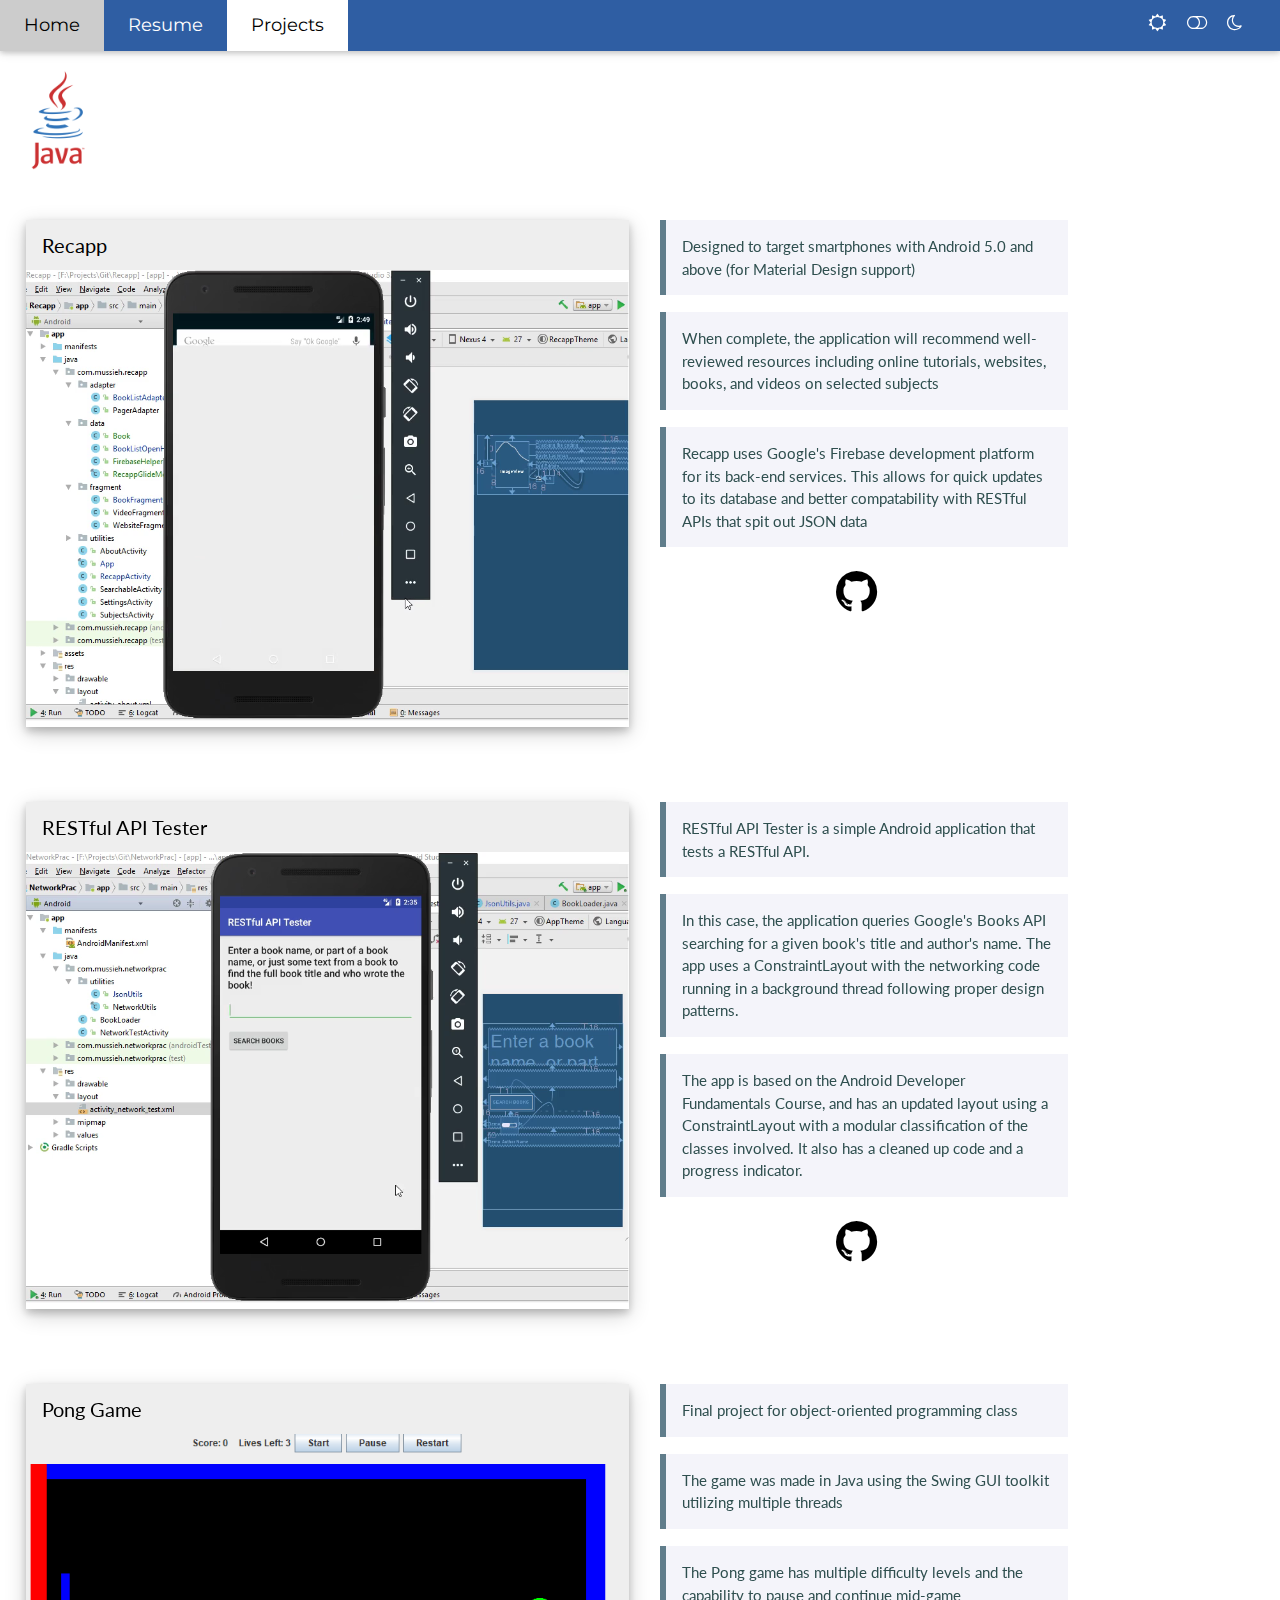
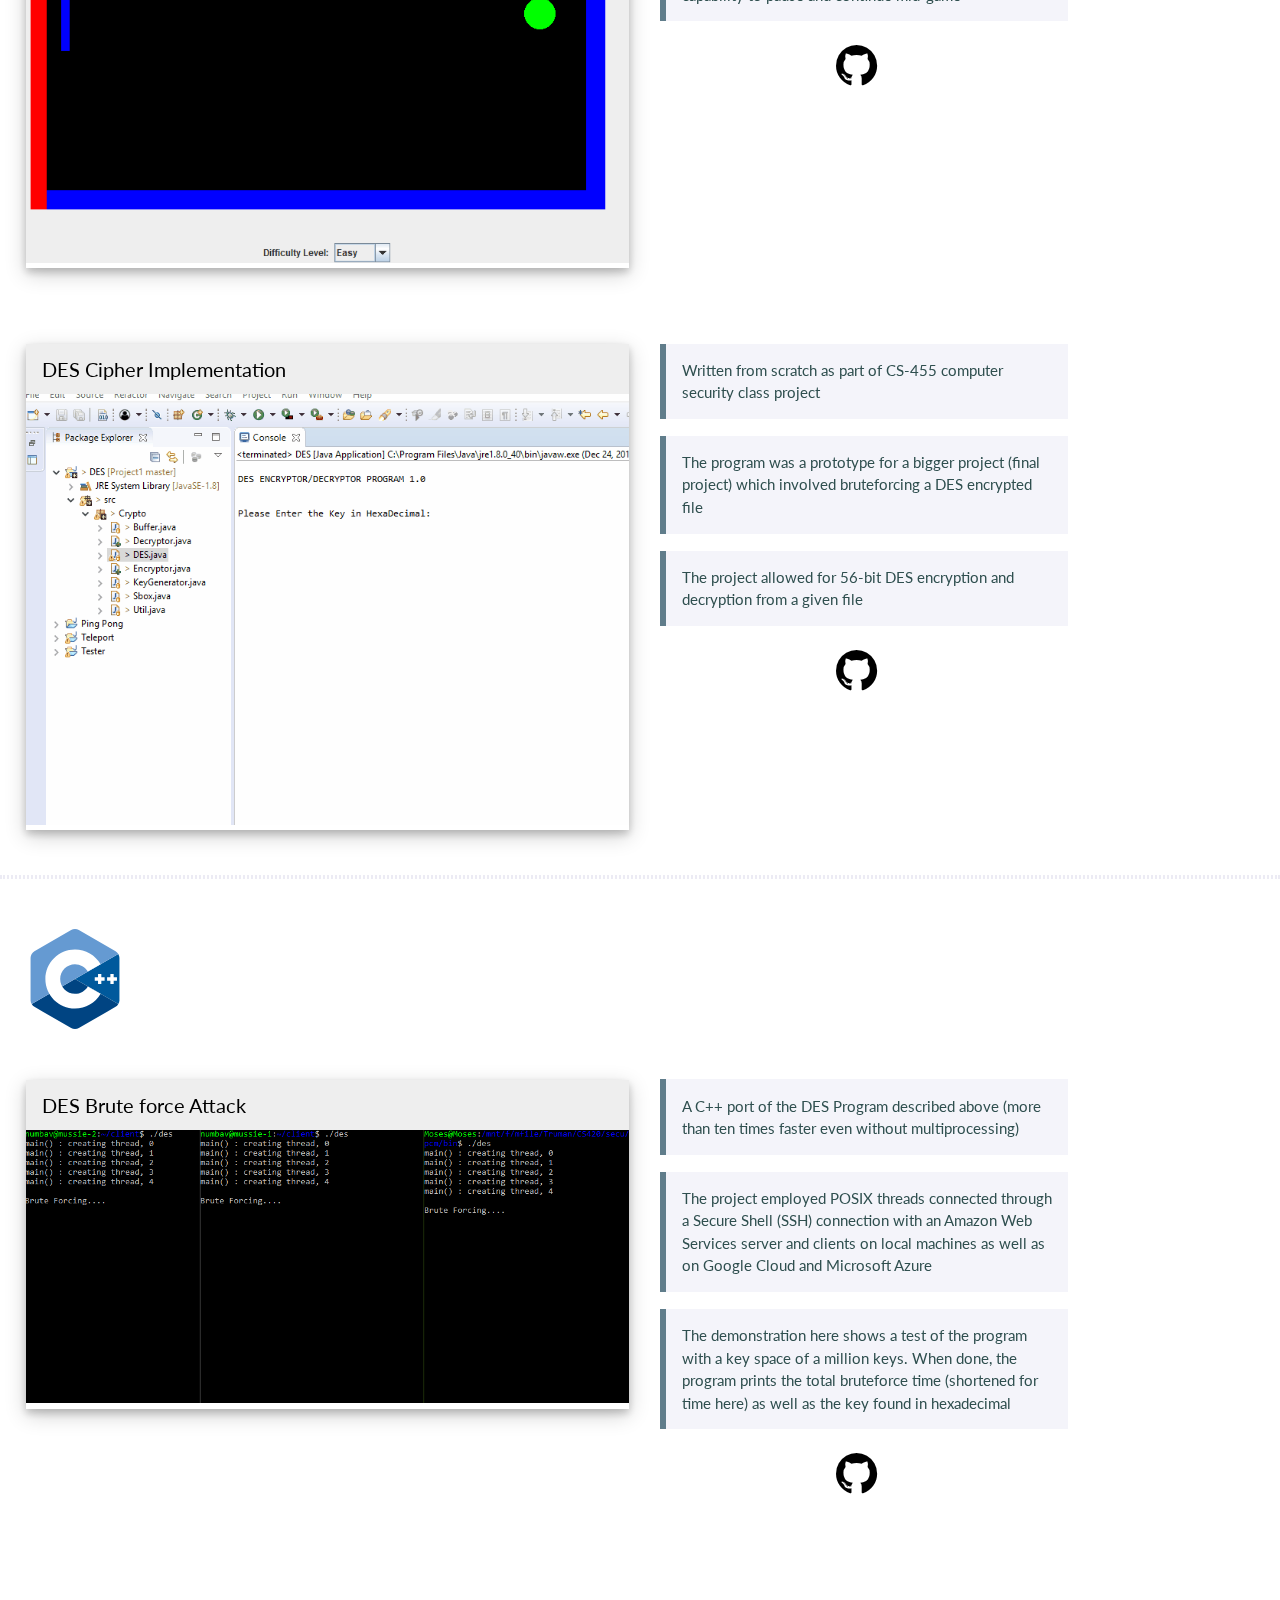
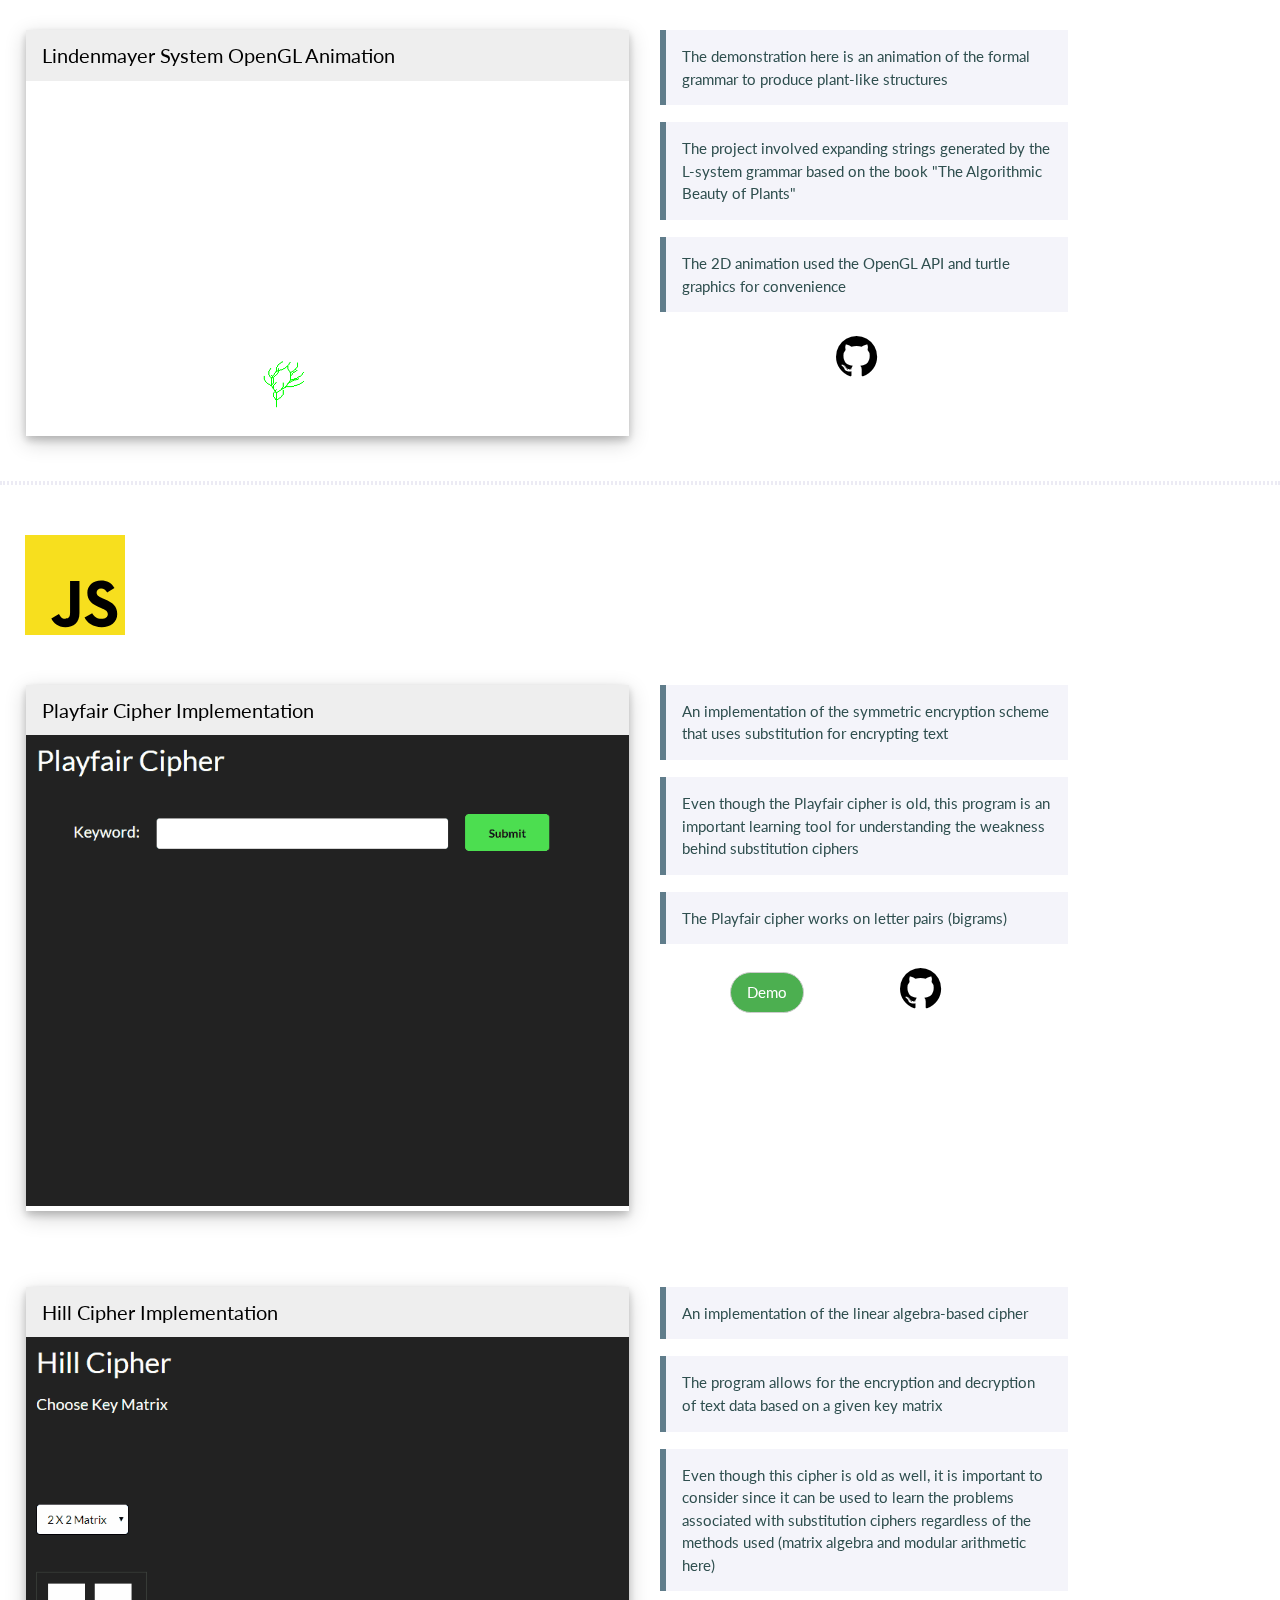
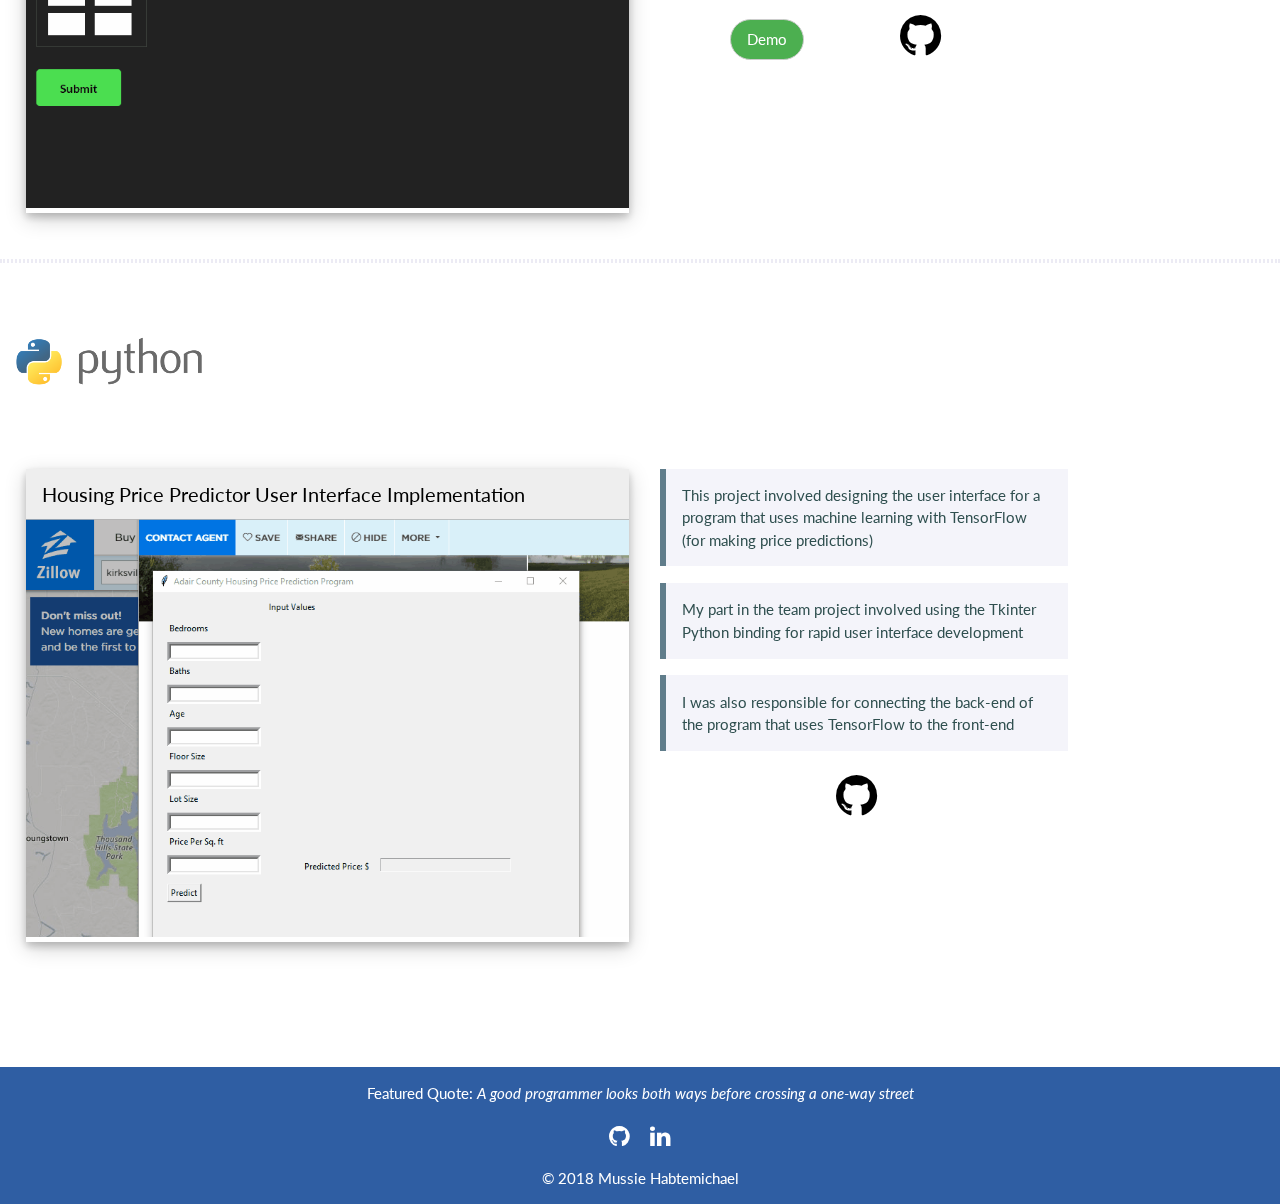
==== projects.html @ 01a3c918 "reminify projects.html" ====
<!DOCTYPE html><html lang=en-US><title>Mussie Habtemichael</title><meta charset=UTF-8><!--[if lt IE 9]><script src=https://oss.maxcdn.com/libs/html5shiv/3.7.0/html5shiv.js></script><![endif]--><meta content="width=device-width,initial-scale=1"name=viewport><link href=css/light.css rel=stylesheet id=theme-style><link href=css/dark.css rel="alternate stylesheet"><link href=img/favbl.png rel=icon id=favicon type=image/png><script src=js/theme.js></script><link href="https://fonts.googleapis.com/css?family=Lato"rel=stylesheet><link href="https://fonts.googleapis.com/css?family=Montserrat"rel=stylesheet><link href=https://cdnjs.cloudflare.com/ajax/libs/font-awesome/4.7.0/css/font-awesome.min.css rel=stylesheet><style>body,h1,h2,h3,h4,h5,h6{font-family:Lato,sans-serif}.w3-bar,button,h1{font-family:Montserrat,sans-serif}.fa-anchor,.fa-coffee{font-size:200px}</style><div class=w3-top><div class="theme w3-large w3-bar w3-card w3-left-align"><a class="w3-bar-item w3-button w3-padding-large nav-hover theme w3-hide-large w3-hide-medium w3-large w3-right"id=navSelect title="Toggle Navigation Menu"><i class="fa fa-bars"></i></a> <a href=https://mussieh.github.io class="w3-bar-item w3-button w3-padding-large">Home</a> <a href=https://mussieh.github.io/resume class="w3-bar-item w3-button w3-padding-large nav-hover w3-hide-small">Resume</a> <a href=# class="w3-bar-item w3-button w3-padding-large nav-hover w3-hide-small nav-theme">Projects</a><div class="w3-hide-small toggleMenu"><i class="fa w3-padding-small fa-sun-o"></i> <i class="fa w3-padding-small w3-hover-opacity fa-toggle-off"id=toggleButton></i><script src=js/theme.js></script><i class="fa w3-padding-small fa-moon-o"></i></div><div class="w3-hide-large w3-hide-medium toggleMenu"><i class="fa w3-padding-small w3-xlarge fa-sun-o"></i> <i class="fa w3-padding-small w3-hover-opacity w3-xlarge fa-toggle-off"id=largeToggleButton></i><script src=js/theme.js></script><i class="fa w3-padding-small w3-xlarge fa-moon-o"></i></div></div><div class="w3-hide-large w3-hide-medium w3-large nav-theme w3-bar-block w3-hide"id=navDemo><a href=https://mussieh.github.io class="w3-bar-item w3-button w3-padding-large">Home</a> <a href=https://mussieh.github.io/resume class="w3-bar-item w3-button w3-padding-large">Resume</a> <a href=# class="w3-bar-item w3-button w3-padding-large">Projects</a></div></div><img alt="Java Logo"src=img/java.png style=width:100px;height:100px;margin-top:70px;margin-left:10px><div class=w3-row><div class="w3-container w3-half"><div class=polaroid><div class="w3-container myblue"><h4>Recapp</h4></div><a href=https://github.com/mussieh/Recapp target=_blank><video autoplay class=iplay muted poster=img/droid.png><source src=media/droid.mp4 type=video/mp4>Your browser does not support HTML5 video. Please update your browser.</video></a></div></div><div class=w3-third><div class="notes w3-border-blue-grey w3-leftbar w3-panel"><p>Designed to target smartphones with Android 5.0 and above (for Material Design support)</div><div class="notes w3-border-blue-grey w3-leftbar w3-panel"><p>When complete, the application will recommend well-reviewed resources including online tutorials, websites, books, and videos on selected subjects</div><div class="notes w3-border-blue-grey w3-leftbar w3-panel"><p>Recapp uses Google's Firebase development platform for its back-end services. This allows for quick updates to its database and better compatability with RESTful APIs that spit out JSON data</div><a href=https://github.com/mussieh/RecApp target=_blank class=gitlink><i class="fa w3-padding-small w3-hover-opacity fa-github w3-xxxlarge"></i></a></div></div><div class=w3-row><div class="w3-container w3-half"><div class=polaroid><div class="w3-container myblue"><h4>RESTful API Tester</h4></div><a href=https://github.com/mussieh/RESTful_API_Tester target=_blank><video autoplay class=iplay muted poster=img/restfulAPI.png><source src=media/restfulAPI.mp4 type=video/mp4>Your browser does not support HTML5 video. Please update your browser.</video></a></div></div><div class=w3-third><div class="notes w3-border-blue-grey w3-leftbar w3-panel"><p>RESTful API Tester is a simple Android application that tests a RESTful API.</div><div class="notes w3-border-blue-grey w3-leftbar w3-panel"><p>In this case, the application queries Google's Books API searching for a given book's title and author's name. The app uses a ConstraintLayout with the networking code running in a background thread following proper design patterns.</div><div class="notes w3-border-blue-grey w3-leftbar w3-panel"><p>The app is based on the Android Developer Fundamentals Course, and has an updated layout using a ConstraintLayout with a modular classification of the classes involved. It also has a cleaned up code and a progress indicator.</div><a href=https://github.com/mussieh/RESTful_API_Tester target=_blank class=gitlink><i class="fa w3-padding-small w3-hover-opacity fa-github w3-xxxlarge"></i></a></div></div><div class=w3-row><div class="w3-container w3-half"><div class=polaroid><div class="w3-container myblue"><h4>Pong Game</h4></div><a href=https://github.com/mussieh/Ping-Pong-Java target=_blank><video autoplay class=iplay muted poster=img/pong.png><source src=media/pong.mp4 type=video/mp4>Your browser does not support HTML5 video. Please update your browser.</video></a></div></div><div class=w3-third><div class="notes w3-border-blue-grey w3-leftbar w3-panel"><p>Final project for object-oriented programming class</div><div class="notes w3-border-blue-grey w3-leftbar w3-panel"><p>The game was made in Java using the Swing GUI toolkit utilizing multiple threads</div><div class="notes w3-border-blue-grey w3-leftbar w3-panel"><p>The Pong game has multiple difficulty levels and the capability to pause and continue mid-game</div><a href=https://github.com/mussieh/Ping-Pong-Java target=_blank class=gitlink><i class="fa w3-padding-small w3-hover-opacity fa-github w3-xxxlarge"></i></a></div></div><div class=w3-row><div class="w3-container w3-half"><div class=polaroid><div class="w3-container myblue"><h4>DES Cipher Implementation</h4></div><a href=https://github.com/mussieh/DES-Java target=_blank><video autoplay class=iplay muted poster=img/des-java.png><source src=media/des-java.mp4 type=video/mp4>Your browser does not support HTML5 video. Please update your browser.</video></a></div></div><div class=w3-third><div class="notes w3-border-blue-grey w3-leftbar w3-panel"><p>Written from scratch as part of CS-455 computer security class project</div><div class="notes w3-border-blue-grey w3-leftbar w3-panel"><p>The program was a prototype for a bigger project (final project) which involved bruteforcing a DES encrypted file</div><div class="notes w3-border-blue-grey w3-leftbar w3-panel"><p>The project allowed for 56-bit DES encryption and decryption from a given file</div><a href=https://github.com/mussieh/DES-Java target=_blank class=gitlink><i class="fa w3-padding-small w3-hover-opacity fa-github w3-xxxlarge"></i></a></div></div><hr class=projhr><img alt="C++ Logo"src=img/c++.svg style=width:100px;height:100px;margin-top:30px;margin-left:25px><div class=w3-row><div class="w3-container w3-half"><div class=polaroid><div class="w3-container myblue"><h4>DES Brute force Attack</h4></div><a href=https://github.com/mussieh/DES_Brute-force-Attack target=_blank><video autoplay class=iplay muted poster=img/des-c++.png><source src=media/des-c++.mp4 type=video/mp4>Your browser does not support HTML5 video. Please update your browser.</video></a></div></div><div class=w3-third><div class="notes w3-border-blue-grey w3-leftbar w3-panel"><p>A C++ port of the DES Program described above (more than ten times faster even without multiprocessing)</div><div class="notes w3-border-blue-grey w3-leftbar w3-panel"><p>The project employed POSIX threads connected through a Secure Shell (SSH) connection with an Amazon Web Services server and clients on local machines as well as on Google Cloud and Microsoft Azure</div><div class="notes w3-border-blue-grey w3-leftbar w3-panel"><p>The demonstration here shows a test of the program with a key space of a million keys. When done, the program prints the total bruteforce time (shortened for time here) as well as the key found in hexadecimal</div><a href=https://github.com/mussieh/DES_Brute-force-Attack target=_blank class=gitlink><i class="fa w3-padding-small w3-hover-opacity fa-github w3-xxxlarge"></i></a></div></div><div class=w3-row style=margin-top:10%><div class="w3-container w3-half"><div class=polaroid><div class="w3-container myblue"><h4>Lindenmayer System OpenGL Animation</h4></div><a href=https://github.com/mussieh/Lindenmayer-System-Animation target=_blank><video autoplay class=iplay muted poster=img/lsys.png><source src=media/lsys.mp4 type=video/mp4>Your browser does not support HTML5 video. Please update your browser.</video></a></div></div><div class=w3-third><div class="notes w3-border-blue-grey w3-leftbar w3-panel"><p>The demonstration here is an animation of the formal grammar to produce plant-like structures</div><div class="notes w3-border-blue-grey w3-leftbar w3-panel"><p>The project involved expanding strings generated by the L-system grammar based on the book "The Algorithmic Beauty of Plants"</div><div class="notes w3-border-blue-grey w3-leftbar w3-panel"><p>The 2D animation used the OpenGL API and turtle graphics for convenience</div><a href=https://github.com/mussieh/Lindenmayer-System-Animation target=_blank class=gitlink><i class="fa w3-padding-small w3-hover-opacity fa-github w3-xxxlarge"></i></a></div></div><hr class=projhr><img alt="JavaScript Logo"src=img/jslogo.svg style=width:100px;height:100px;margin-top:30px;margin-left:25px><div class=w3-row><div class="w3-container w3-half"><div class=polaroid><div class="w3-container myblue"><h4>Playfair Cipher Implementation</h4></div><a href=https://github.com/mussieh/Playfair-Cipher target=_blank><video autoplay class=iplay muted poster=img/play-fair.png><source src=media/play-fair.mp4 type=video/mp4>Your browser does not support HTML5 video. Please update your browser.</video></a></div></div><div class=w3-third><div class="notes w3-border-blue-grey w3-leftbar w3-panel"><p>An implementation of the symmetric encryption scheme that uses substitution for encrypting text</div><div class="notes w3-border-blue-grey w3-leftbar w3-panel"><p>Even though the Playfair cipher is old, this program is an important learning tool for understanding the weakness behind substitution ciphers</div><div class="notes w3-border-blue-grey w3-leftbar w3-panel"><p>The Playfair cipher works on letter pairs (bigrams)</div><div class=gitlink-container><a href=https://mussieh.github.io/projects/playfair/playfair target=_blank class="demoj w3-border w3-btn w3-green w3-round-xxlarge">Demo</a> <a href=https://github.com/mussieh/Playfair-Cipher target=_blank class=demo><i class="fa w3-padding-small w3-hover-opacity fa-github w3-xxxlarge"></i></a></div></div></div><div class=w3-row><div class="w3-container w3-half"><div class=polaroid><div class="w3-container myblue"><h4>Hill Cipher Implementation</h4></div><a href=https://github.com/mussieh/Hill-Cipher target=_blank><video autoplay class=iplay muted poster=img/hill-cipher.png><source src=media/hill-cipher.mp4 type=video/mp4>Your browser does not support HTML5 video. Please update your browser.</video></a></div></div><div class=w3-third><div class="notes w3-border-blue-grey w3-leftbar w3-panel"><p>An implementation of the linear algebra-based cipher</div><div class="notes w3-border-blue-grey w3-leftbar w3-panel"><p>The program allows for the encryption and decryption of text data based on a given key matrix</div><div class="notes w3-border-blue-grey w3-leftbar w3-panel"><p>Even though this cipher is old as well, it is important to consider since it can be used to learn the problems associated with substitution ciphers regardless of the methods used (matrix algebra and modular arithmetic here)</div><div class=gitlink-container><a href=https://mussieh.github.io/projects/hill-cipher/hill-cipher target=_blank class="demoj w3-border w3-btn w3-green w3-round-xxlarge">Demo</a> <a href=https://github.com/mussieh/Hill-Cipher target=_blank class=demo><i class="fa w3-padding-small w3-hover-opacity fa-github w3-xxxlarge"></i></a></div></div></div><hr class=projhr><img alt="Python Logo"src=img/python.png style=margin-top:30px;margin-left:10px><div class=w3-row><div class="w3-container w3-half"><div class=polaroid><div class="w3-container myblue"><h4>Housing Price Predictor User Interface Implementation</h4></div><a href=https://github.com/mussieh/Housing-Price-Predictor target=_blank><video autoplay class=iplay muted poster=img/housing.png><source src=media/housing.mp4 type=video/mp4>Your browser does not support HTML5 video. Please update your browser.</video></a></div></div><div class=w3-third><div class="notes w3-border-blue-grey w3-leftbar w3-panel"><p>This project involved designing the user interface for a program that uses machine learning with TensorFlow (for making price predictions)</div><div class="notes w3-border-blue-grey w3-leftbar w3-panel"><p>My part in the team project involved using the Tkinter Python binding for rapid user interface development</div><div class="notes w3-border-blue-grey w3-leftbar w3-panel"><p>I was also responsible for connecting the back-end of the program that uses TensorFlow to the front-end</div><a href=https://github.com/mussieh/Housing-Price-Predictor target=_blank class=gitlink><i class="fa w3-padding-small w3-hover-opacity fa-github w3-xxxlarge"></i></a></div></div><footer class="w3-container theme w3-center w3-margin-top"><p>Featured Quote: <span style=font-style:italic>A good programmer looks both ways before crossing a one-way street</span></p><a href=https://github.com/mussieh target=_blank><i class="fa w3-padding-small w3-hover-opacity fa-github w3-xlarge"></i></a> <a href=https://www.linkedin.com/in/mussie-habtemichael target=_blank><i class="fa w3-padding-small w3-hover-opacity w3-xlarge fa-linkedin"></i></a><p>© 2018 Mussie Habtemichael</footer><script src=js/responsive.js></script>
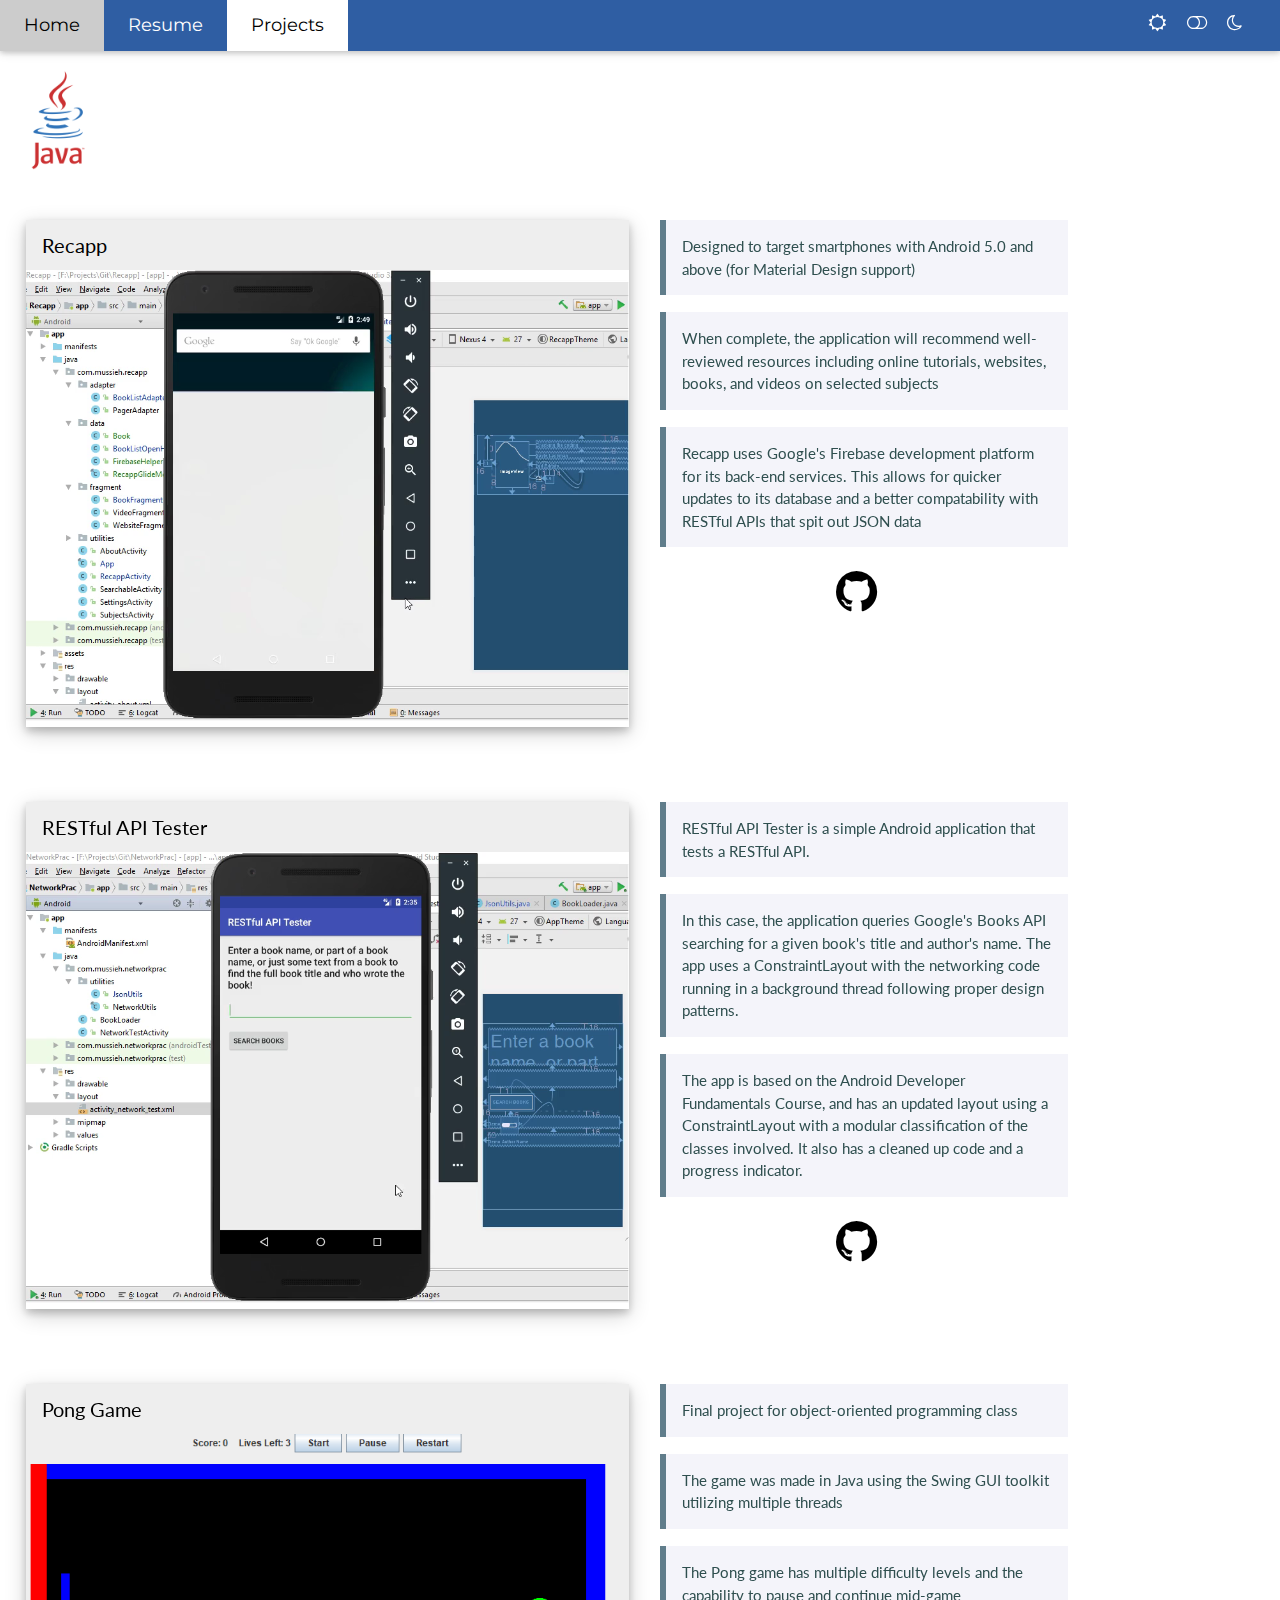
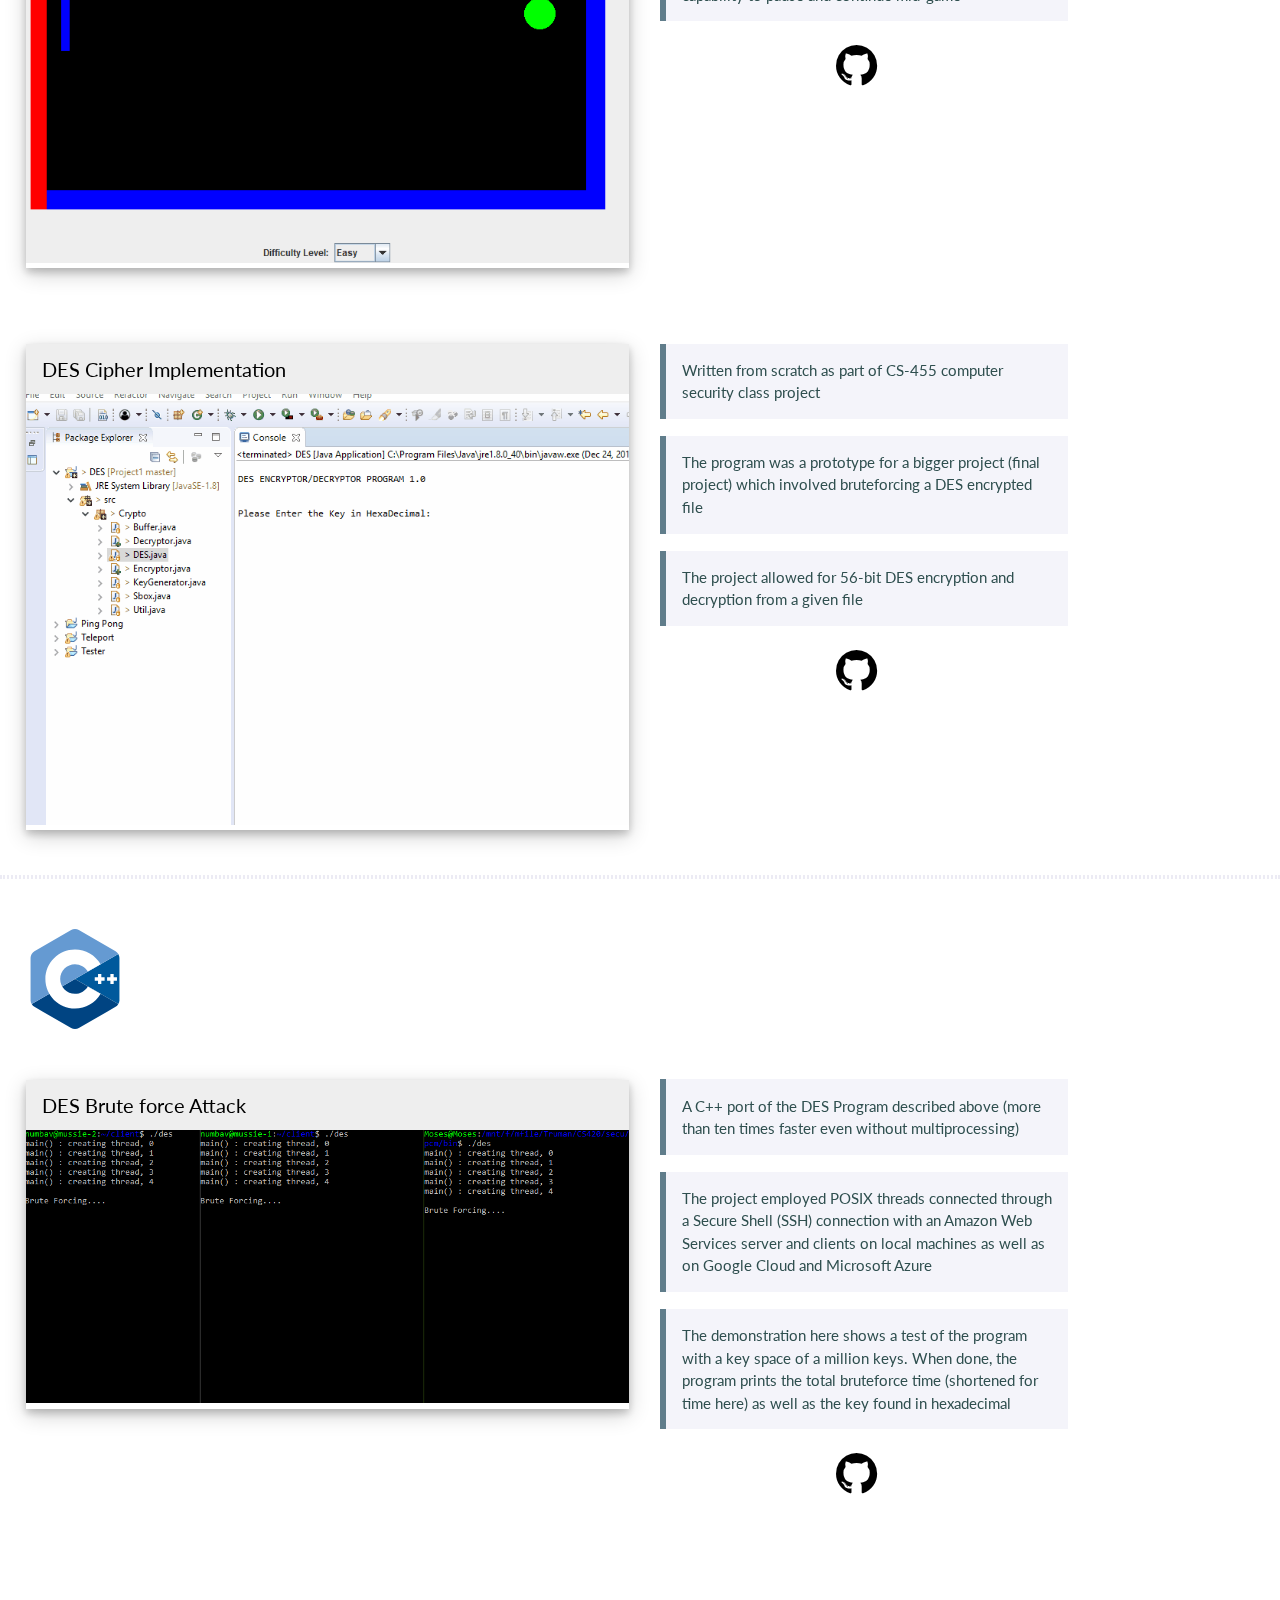
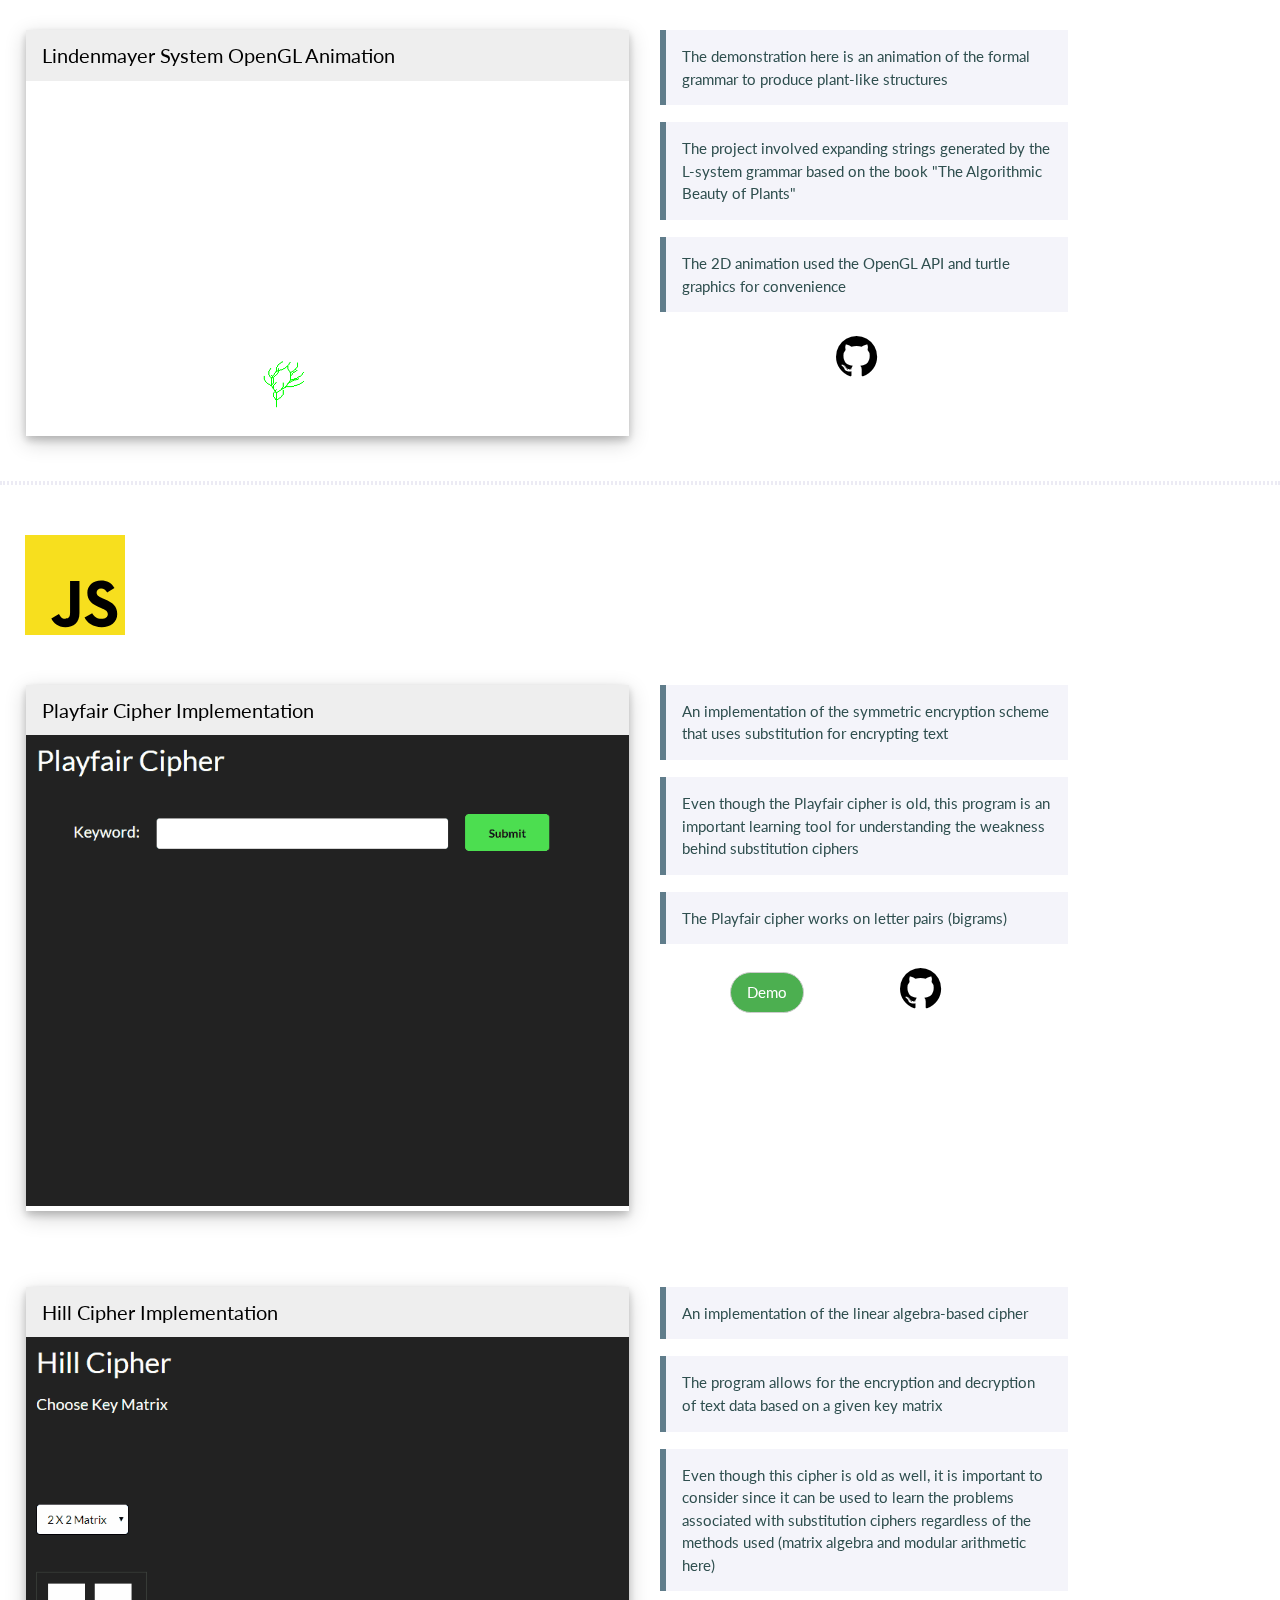
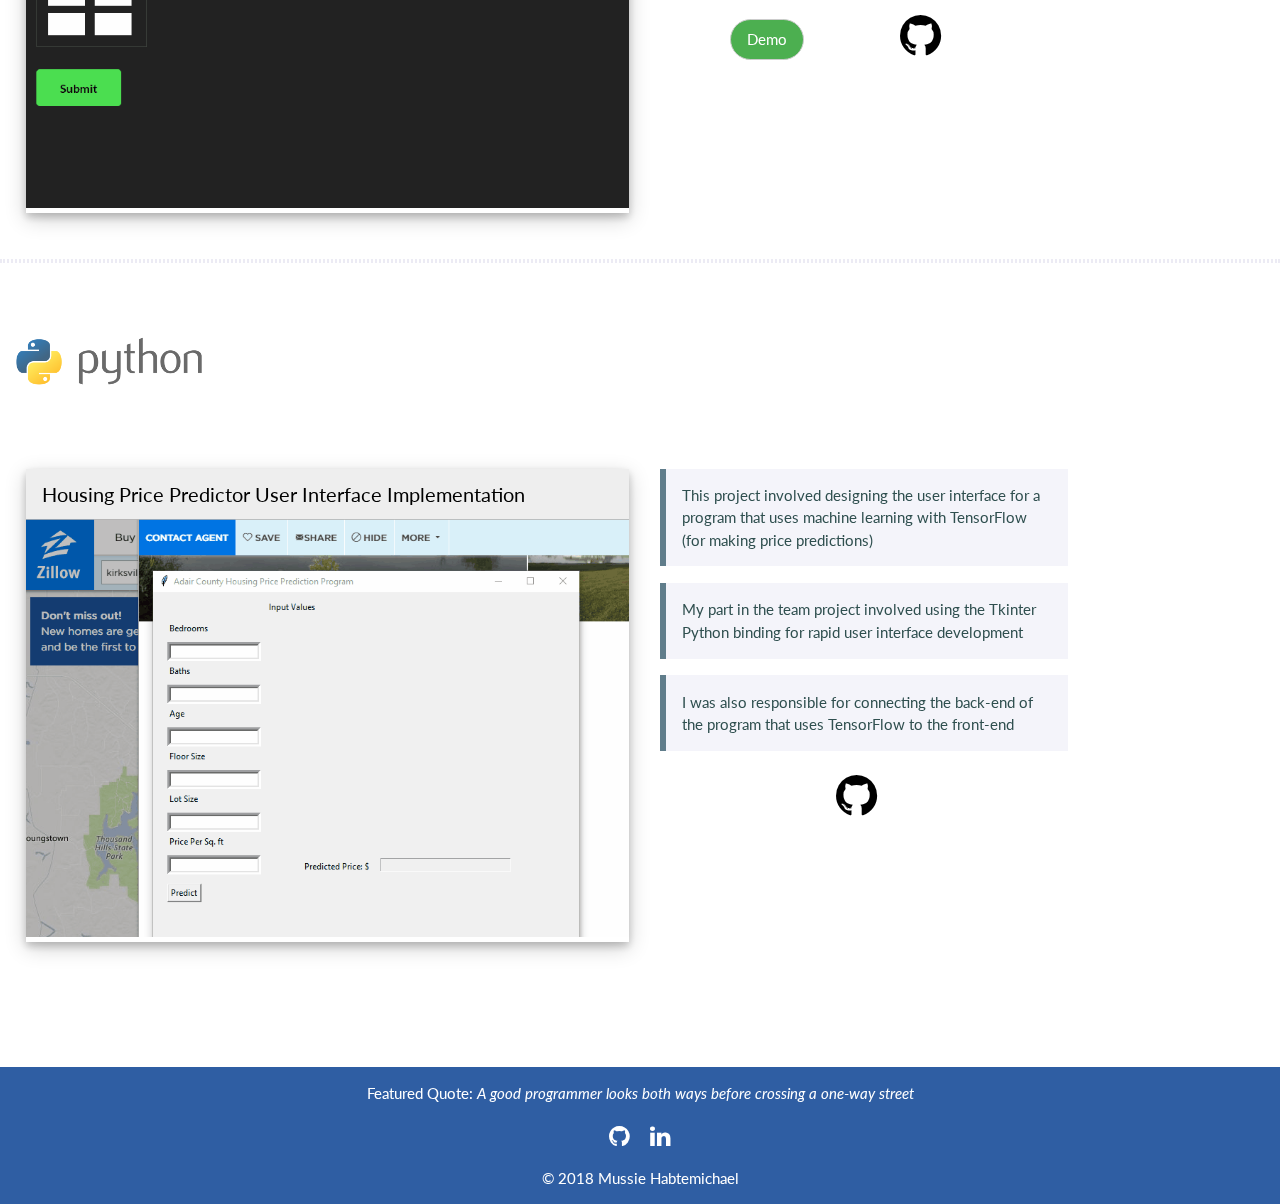
==== commit cd0c32ef: "minify projects" ====
--- a/projects.html
+++ b/projects.html
@@ -1 +1 @@
-<!DOCTYPE html><html lang=en-US><title>Mussie Habtemichael</title><meta charset=UTF-8><!--[if lt IE 9]><script src=https://oss.maxcdn.com/libs/html5shiv/3.7.0/html5shiv.js></script><![endif]--><meta content="width=device-width,initial-scale=1"name=viewport><link href=css/light.css rel=stylesheet id=theme-style><link href=css/dark.css rel="alternate stylesheet"><link href=img/favbl.png rel=icon id=favicon type=image/png><script src=js/theme.js></script><link href="https://fonts.googleapis.com/css?family=Lato"rel=stylesheet><link href="https://fonts.googleapis.com/css?family=Montserrat"rel=stylesheet><link href=https://cdnjs.cloudflare.com/ajax/libs/font-awesome/4.7.0/css/font-awesome.min.css rel=stylesheet><style>body,h1,h2,h3,h4,h5,h6{font-family:Lato,sans-serif}.w3-bar,button,h1{font-family:Montserrat,sans-serif}.fa-anchor,.fa-coffee{font-size:200px}</style><div class=w3-top><div class="theme w3-large w3-bar w3-card w3-left-align"><a class="w3-bar-item w3-button w3-padding-large nav-hover theme w3-hide-large w3-hide-medium w3-large w3-right"id=navSelect title="Toggle Navigation Menu"><i class="fa fa-bars"></i></a> <a href=https://mussieh.github.io class="w3-bar-item w3-button w3-padding-large">Home</a> <a href=https://mussieh.github.io/resume class="w3-bar-item w3-button w3-padding-large nav-hover w3-hide-small">Resume</a> <a href=# class="w3-bar-item w3-button w3-padding-large nav-hover w3-hide-small nav-theme">Projects</a><div class="w3-hide-small toggleMenu"><i class="fa w3-padding-small fa-sun-o"></i> <i class="fa w3-padding-small w3-hover-opacity fa-toggle-off"id=toggleButton></i><script src=js/theme.js></script><i class="fa w3-padding-small fa-moon-o"></i></div><div class="w3-hide-large w3-hide-medium toggleMenu"><i class="fa w3-padding-small w3-xlarge fa-sun-o"></i> <i class="fa w3-padding-small w3-hover-opacity w3-xlarge fa-toggle-off"id=largeToggleButton></i><script src=js/theme.js></script><i class="fa w3-padding-small w3-xlarge fa-moon-o"></i></div></div><div class="w3-hide-large w3-hide-medium w3-large nav-theme w3-bar-block w3-hide"id=navDemo><a href=https://mussieh.github.io class="w3-bar-item w3-button w3-padding-large">Home</a> <a href=https://mussieh.github.io/resume class="w3-bar-item w3-button w3-padding-large">Resume</a> <a href=# class="w3-bar-item w3-button w3-padding-large">Projects</a></div></div><img alt="Java Logo"src=img/java.png style=width:100px;height:100px;margin-top:70px;margin-left:10px><div class=w3-row><div class="w3-container w3-half"><div class=polaroid><div class="w3-container myblue"><h4>Recapp</h4></div><a href=https://github.com/mussieh/Recapp target=_blank><video autoplay class=iplay muted poster=img/droid.png><source src=media/droid.mp4 type=video/mp4>Your browser does not support HTML5 video. Please update your browser.</video></a></div></div><div class=w3-third><div class="notes w3-border-blue-grey w3-leftbar w3-panel"><p>Designed to target smartphones with Android 5.0 and above (for Material Design support)</div><div class="notes w3-border-blue-grey w3-leftbar w3-panel"><p>When complete, the application will recommend well-reviewed resources including online tutorials, websites, books, and videos on selected subjects</div><div class="notes w3-border-blue-grey w3-leftbar w3-panel"><p>Recapp uses Google's Firebase development platform for its back-end services. This allows for quick updates to its database and better compatability with RESTful APIs that spit out JSON data</div><a href=https://github.com/mussieh/RecApp target=_blank class=gitlink><i class="fa w3-padding-small w3-hover-opacity fa-github w3-xxxlarge"></i></a></div></div><div class=w3-row><div class="w3-container w3-half"><div class=polaroid><div class="w3-container myblue"><h4>RESTful API Tester</h4></div><a href=https://github.com/mussieh/RESTful_API_Tester target=_blank><video autoplay class=iplay muted poster=img/restfulAPI.png><source src=media/restfulAPI.mp4 type=video/mp4>Your browser does not support HTML5 video. Please update your browser.</video></a></div></div><div class=w3-third><div class="notes w3-border-blue-grey w3-leftbar w3-panel"><p>RESTful API Tester is a simple Android application that tests a RESTful API.</div><div class="notes w3-border-blue-grey w3-leftbar w3-panel"><p>In this case, the application queries Google's Books API searching for a given book's title and author's name. The app uses a ConstraintLayout with the networking code running in a background thread following proper design patterns.</div><div class="notes w3-border-blue-grey w3-leftbar w3-panel"><p>The app is based on the Android Developer Fundamentals Course, and has an updated layout using a ConstraintLayout with a modular classification of the classes involved. It also has a cleaned up code and a progress indicator.</div><a href=https://github.com/mussieh/RESTful_API_Tester target=_blank class=gitlink><i class="fa w3-padding-small w3-hover-opacity fa-github w3-xxxlarge"></i></a></div></div><div class=w3-row><div class="w3-container w3-half"><div class=polaroid><div class="w3-container myblue"><h4>Pong Game</h4></div><a href=https://github.com/mussieh/Ping-Pong-Java target=_blank><video autoplay class=iplay muted poster=img/pong.png><source src=media/pong.mp4 type=video/mp4>Your browser does not support HTML5 video. Please update your browser.</video></a></div></div><div class=w3-third><div class="notes w3-border-blue-grey w3-leftbar w3-panel"><p>Final project for object-oriented programming class</div><div class="notes w3-border-blue-grey w3-leftbar w3-panel"><p>The game was made in Java using the Swing GUI toolkit utilizing multiple threads</div><div class="notes w3-border-blue-grey w3-leftbar w3-panel"><p>The Pong game has multiple difficulty levels and the capability to pause and continue mid-game</div><a href=https://github.com/mussieh/Ping-Pong-Java target=_blank class=gitlink><i class="fa w3-padding-small w3-hover-opacity fa-github w3-xxxlarge"></i></a></div></div><div class=w3-row><div class="w3-container w3-half"><div class=polaroid><div class="w3-container myblue"><h4>DES Cipher Implementation</h4></div><a href=https://github.com/mussieh/DES-Java target=_blank><video autoplay class=iplay muted poster=img/des-java.png><source src=media/des-java.mp4 type=video/mp4>Your browser does not support HTML5 video. Please update your browser.</video></a></div></div><div class=w3-third><div class="notes w3-border-blue-grey w3-leftbar w3-panel"><p>Written from scratch as part of CS-455 computer security class project</div><div class="notes w3-border-blue-grey w3-leftbar w3-panel"><p>The program was a prototype for a bigger project (final project) which involved bruteforcing a DES encrypted file</div><div class="notes w3-border-blue-grey w3-leftbar w3-panel"><p>The project allowed for 56-bit DES encryption and decryption from a given file</div><a href=https://github.com/mussieh/DES-Java target=_blank class=gitlink><i class="fa w3-padding-small w3-hover-opacity fa-github w3-xxxlarge"></i></a></div></div><hr class=projhr><img alt="C++ Logo"src=img/c++.svg style=width:100px;height:100px;margin-top:30px;margin-left:25px><div class=w3-row><div class="w3-container w3-half"><div class=polaroid><div class="w3-container myblue"><h4>DES Brute force Attack</h4></div><a href=https://github.com/mussieh/DES_Brute-force-Attack target=_blank><video autoplay class=iplay muted poster=img/des-c++.png><source src=media/des-c++.mp4 type=video/mp4>Your browser does not support HTML5 video. Please update your browser.</video></a></div></div><div class=w3-third><div class="notes w3-border-blue-grey w3-leftbar w3-panel"><p>A C++ port of the DES Program described above (more than ten times faster even without multiprocessing)</div><div class="notes w3-border-blue-grey w3-leftbar w3-panel"><p>The project employed POSIX threads connected through a Secure Shell (SSH) connection with an Amazon Web Services server and clients on local machines as well as on Google Cloud and Microsoft Azure</div><div class="notes w3-border-blue-grey w3-leftbar w3-panel"><p>The demonstration here shows a test of the program with a key space of a million keys. When done, the program prints the total bruteforce time (shortened for time here) as well as the key found in hexadecimal</div><a href=https://github.com/mussieh/DES_Brute-force-Attack target=_blank class=gitlink><i class="fa w3-padding-small w3-hover-opacity fa-github w3-xxxlarge"></i></a></div></div><div class=w3-row style=margin-top:10%><div class="w3-container w3-half"><div class=polaroid><div class="w3-container myblue"><h4>Lindenmayer System OpenGL Animation</h4></div><a href=https://github.com/mussieh/Lindenmayer-System-Animation target=_blank><video autoplay class=iplay muted poster=img/lsys.png><source src=media/lsys.mp4 type=video/mp4>Your browser does not support HTML5 video. Please update your browser.</video></a></div></div><div class=w3-third><div class="notes w3-border-blue-grey w3-leftbar w3-panel"><p>The demonstration here is an animation of the formal grammar to produce plant-like structures</div><div class="notes w3-border-blue-grey w3-leftbar w3-panel"><p>The project involved expanding strings generated by the L-system grammar based on the book "The Algorithmic Beauty of Plants"</div><div class="notes w3-border-blue-grey w3-leftbar w3-panel"><p>The 2D animation used the OpenGL API and turtle graphics for convenience</div><a href=https://github.com/mussieh/Lindenmayer-System-Animation target=_blank class=gitlink><i class="fa w3-padding-small w3-hover-opacity fa-github w3-xxxlarge"></i></a></div></div><hr class=projhr><img alt="JavaScript Logo"src=img/jslogo.svg style=width:100px;height:100px;margin-top:30px;margin-left:25px><div class=w3-row><div class="w3-container w3-half"><div class=polaroid><div class="w3-container myblue"><h4>Playfair Cipher Implementation</h4></div><a href=https://github.com/mussieh/Playfair-Cipher target=_blank><video autoplay class=iplay muted poster=img/play-fair.png><source src=media/play-fair.mp4 type=video/mp4>Your browser does not support HTML5 video. Please update your browser.</video></a></div></div><div class=w3-third><div class="notes w3-border-blue-grey w3-leftbar w3-panel"><p>An implementation of the symmetric encryption scheme that uses substitution for encrypting text</div><div class="notes w3-border-blue-grey w3-leftbar w3-panel"><p>Even though the Playfair cipher is old, this program is an important learning tool for understanding the weakness behind substitution ciphers</div><div class="notes w3-border-blue-grey w3-leftbar w3-panel"><p>The Playfair cipher works on letter pairs (bigrams)</div><div class=gitlink-container><a href=https://mussieh.github.io/projects/playfair/playfair target=_blank class="demoj w3-border w3-btn w3-green w3-round-xxlarge">Demo</a> <a href=https://github.com/mussieh/Playfair-Cipher target=_blank class=demo><i class="fa w3-padding-small w3-hover-opacity fa-github w3-xxxlarge"></i></a></div></div></div><div class=w3-row><div class="w3-container w3-half"><div class=polaroid><div class="w3-container myblue"><h4>Hill Cipher Implementation</h4></div><a href=https://github.com/mussieh/Hill-Cipher target=_blank><video autoplay class=iplay muted poster=img/hill-cipher.png><source src=media/hill-cipher.mp4 type=video/mp4>Your browser does not support HTML5 video. Please update your browser.</video></a></div></div><div class=w3-third><div class="notes w3-border-blue-grey w3-leftbar w3-panel"><p>An implementation of the linear algebra-based cipher</div><div class="notes w3-border-blue-grey w3-leftbar w3-panel"><p>The program allows for the encryption and decryption of text data based on a given key matrix</div><div class="notes w3-border-blue-grey w3-leftbar w3-panel"><p>Even though this cipher is old as well, it is important to consider since it can be used to learn the problems associated with substitution ciphers regardless of the methods used (matrix algebra and modular arithmetic here)</div><div class=gitlink-container><a href=https://mussieh.github.io/projects/hill-cipher/hill-cipher target=_blank class="demoj w3-border w3-btn w3-green w3-round-xxlarge">Demo</a> <a href=https://github.com/mussieh/Hill-Cipher target=_blank class=demo><i class="fa w3-padding-small w3-hover-opacity fa-github w3-xxxlarge"></i></a></div></div></div><hr class=projhr><img alt="Python Logo"src=img/python.png style=margin-top:30px;margin-left:10px><div class=w3-row><div class="w3-container w3-half"><div class=polaroid><div class="w3-container myblue"><h4>Housing Price Predictor User Interface Implementation</h4></div><a href=https://github.com/mussieh/Housing-Price-Predictor target=_blank><video autoplay class=iplay muted poster=img/housing.png><source src=media/housing.mp4 type=video/mp4>Your browser does not support HTML5 video. Please update your browser.</video></a></div></div><div class=w3-third><div class="notes w3-border-blue-grey w3-leftbar w3-panel"><p>This project involved designing the user interface for a program that uses machine learning with TensorFlow (for making price predictions)</div><div class="notes w3-border-blue-grey w3-leftbar w3-panel"><p>My part in the team project involved using the Tkinter Python binding for rapid user interface development</div><div class="notes w3-border-blue-grey w3-leftbar w3-panel"><p>I was also responsible for connecting the back-end of the program that uses TensorFlow to the front-end</div><a href=https://github.com/mussieh/Housing-Price-Predictor target=_blank class=gitlink><i class="fa w3-padding-small w3-hover-opacity fa-github w3-xxxlarge"></i></a></div></div><footer class="w3-container theme w3-center w3-margin-top"><p>Featured Quote: <span style=font-style:italic>A good programmer looks both ways before crossing a one-way street</span></p><a href=https://github.com/mussieh target=_blank><i class="fa w3-padding-small w3-hover-opacity fa-github w3-xlarge"></i></a> <a href=https://www.linkedin.com/in/mussie-habtemichael target=_blank><i class="fa w3-padding-small w3-hover-opacity w3-xlarge fa-linkedin"></i></a><p>© 2018 Mussie Habtemichael</footer><script src=js/responsive.js></script>
+<!DOCTYPE html><html lang=en-US><title>Mussie Habtemichael</title><meta charset=UTF-8><!--[if lt IE 9]><script src=https://oss.maxcdn.com/libs/html5shiv/3.7.0/html5shiv.js></script><![endif]--><meta content="width=device-width,initial-scale=1"name=viewport><link href=css/light.css rel=stylesheet id=theme-style><link href=css/dark.css rel="alternate stylesheet"><link href=img/favbl.png rel=icon id=favicon type=image/png><script src=js/theme.js></script><link href="https://fonts.googleapis.com/css?family=Lato"rel=stylesheet><link href="https://fonts.googleapis.com/css?family=Montserrat"rel=stylesheet><link href=https://cdnjs.cloudflare.com/ajax/libs/font-awesome/4.7.0/css/font-awesome.min.css rel=stylesheet><style>body,h1,h2,h3,h4,h5,h6{font-family:Lato,sans-serif}.w3-bar,button,h1{font-family:Montserrat,sans-serif}.fa-anchor,.fa-coffee{font-size:200px}</style><div class=w3-top><div class="theme w3-large w3-bar w3-card w3-left-align"><a class="w3-bar-item w3-button w3-padding-large nav-hover theme w3-hide-large w3-hide-medium w3-large w3-right"id=navSelect title="Toggle Navigation Menu"><i class="fa fa-bars"></i></a> <a href=https://mussieh.github.io class="w3-bar-item w3-button w3-padding-large">Home</a> <a href=https://mussieh.github.io/resume class="w3-bar-item w3-button w3-padding-large nav-hover w3-hide-small">Resume</a> <a href=# class="w3-bar-item w3-button w3-padding-large nav-hover w3-hide-small nav-theme">Projects</a><div class="w3-hide-small toggleMenu"><i class="fa w3-padding-small fa-sun-o"></i> <i class="fa w3-padding-small w3-hover-opacity fa-toggle-off"id=toggleButton></i><script src=js/theme.js></script><i class="fa w3-padding-small fa-moon-o"></i></div><div class="w3-hide-large w3-hide-medium toggleMenu"><i class="fa w3-padding-small w3-xlarge fa-sun-o"></i> <i class="fa w3-padding-small w3-hover-opacity w3-xlarge fa-toggle-off"id=largeToggleButton></i><script src=js/theme.js></script><i class="fa w3-padding-small w3-xlarge fa-moon-o"></i></div></div><div class="w3-hide-large w3-hide-medium w3-large nav-theme w3-bar-block w3-hide"id=navDemo><a href=https://mussieh.github.io class="w3-bar-item w3-button w3-padding-large">Home</a> <a href=https://mussieh.github.io/resume class="w3-bar-item w3-button w3-padding-large">Resume</a> <a href=# class="w3-bar-item w3-button w3-padding-large">Projects</a></div></div><img alt="Java Logo"src=img/java.png style=width:100px;height:100px;margin-top:70px;margin-left:10px><div class=w3-row><div class="w3-container w3-half"><div class=polaroid><div class="w3-container myblue"><h4>Recapp</h4></div><a href=https://github.com/mussieh/Recapp target=_blank><video autoplay class=iplay muted poster=img/droid.png><source src=media/droid.mp4 type=video/mp4>Your browser does not support HTML5 video. Please update your browser.</video></a></div></div><div class=w3-third><div class="notes w3-border-blue-grey w3-leftbar w3-panel"><p>Designed to target smartphones with Android 5.0 and above (for Material Design support)</div><div class="notes w3-border-blue-grey w3-leftbar w3-panel"><p>When complete, the application will recommend well-reviewed resources including online tutorials, websites, books, and videos on selected subjects</div><div class="notes w3-border-blue-grey w3-leftbar w3-panel"><p>Recapp uses Google's Firebase development platform for its back-end services. This allows for quicker updates to its database and a better compatability with RESTful APIs that spit out JSON data</div><a href=https://github.com/mussieh/RecApp target=_blank class=gitlink><i class="fa w3-padding-small w3-hover-opacity fa-github w3-xxxlarge"></i></a></div></div><div class=w3-row><div class="w3-container w3-half"><div class=polaroid><div class="w3-container myblue"><h4>RESTful API Tester</h4></div><a href=https://github.com/mussieh/RESTful_API_Tester target=_blank><video autoplay class=iplay muted poster=img/restfulAPI.png><source src=media/restfulAPI.mp4 type=video/mp4>Your browser does not support HTML5 video. Please update your browser.</video></a></div></div><div class=w3-third><div class="notes w3-border-blue-grey w3-leftbar w3-panel"><p>RESTful API Tester is a simple Android application that tests a RESTful API.</div><div class="notes w3-border-blue-grey w3-leftbar w3-panel"><p>In this case, the application queries Google's Books API searching for a given book's title and author's name. The app uses a ConstraintLayout with the networking code running in a background thread following proper design patterns.</div><div class="notes w3-border-blue-grey w3-leftbar w3-panel"><p>The app is based on the Android Developer Fundamentals Course, and has an updated layout using a ConstraintLayout with a modular classification of the classes involved. It also has a cleaned up code and a progress indicator.</div><a href=https://github.com/mussieh/RESTful_API_Tester target=_blank class=gitlink><i class="fa w3-padding-small w3-hover-opacity fa-github w3-xxxlarge"></i></a></div></div><div class=w3-row><div class="w3-container w3-half"><div class=polaroid><div class="w3-container myblue"><h4>Pong Game</h4></div><a href=https://github.com/mussieh/Ping-Pong-Java target=_blank><video autoplay class=iplay muted poster=img/pong.png><source src=media/pong.mp4 type=video/mp4>Your browser does not support HTML5 video. Please update your browser.</video></a></div></div><div class=w3-third><div class="notes w3-border-blue-grey w3-leftbar w3-panel"><p>Final project for object-oriented programming class</div><div class="notes w3-border-blue-grey w3-leftbar w3-panel"><p>The game was made in Java using the Swing GUI toolkit utilizing multiple threads</div><div class="notes w3-border-blue-grey w3-leftbar w3-panel"><p>The Pong game has multiple difficulty levels and the capability to pause and continue mid-game</div><a href=https://github.com/mussieh/Ping-Pong-Java target=_blank class=gitlink><i class="fa w3-padding-small w3-hover-opacity fa-github w3-xxxlarge"></i></a></div></div><div class=w3-row><div class="w3-container w3-half"><div class=polaroid><div class="w3-container myblue"><h4>DES Cipher Implementation</h4></div><a href=https://github.com/mussieh/DES-Java target=_blank><video autoplay class=iplay muted poster=img/des-java.png><source src=media/des-java.mp4 type=video/mp4>Your browser does not support HTML5 video. Please update your browser.</video></a></div></div><div class=w3-third><div class="notes w3-border-blue-grey w3-leftbar w3-panel"><p>Written from scratch as part of CS-455 computer security class project</div><div class="notes w3-border-blue-grey w3-leftbar w3-panel"><p>The program was a prototype for a bigger project (final project) which involved bruteforcing a DES encrypted file</div><div class="notes w3-border-blue-grey w3-leftbar w3-panel"><p>The project allowed for 56-bit DES encryption and decryption from a given file</div><a href=https://github.com/mussieh/DES-Java target=_blank class=gitlink><i class="fa w3-padding-small w3-hover-opacity fa-github w3-xxxlarge"></i></a></div></div><hr class=projhr><img alt="C++ Logo"src=img/c++.svg style=width:100px;height:100px;margin-top:30px;margin-left:25px><div class=w3-row><div class="w3-container w3-half"><div class=polaroid><div class="w3-container myblue"><h4>DES Brute force Attack</h4></div><a href=https://github.com/mussieh/DES_Brute-force-Attack target=_blank><video autoplay class=iplay muted poster=img/des-c++.png><source src=media/des-c++.mp4 type=video/mp4>Your browser does not support HTML5 video. Please update your browser.</video></a></div></div><div class=w3-third><div class="notes w3-border-blue-grey w3-leftbar w3-panel"><p>A C++ port of the DES Program described above (more than ten times faster even without multiprocessing)</div><div class="notes w3-border-blue-grey w3-leftbar w3-panel"><p>The project employed POSIX threads connected through a Secure Shell (SSH) connection with an Amazon Web Services server and clients on local machines as well as on Google Cloud and Microsoft Azure</div><div class="notes w3-border-blue-grey w3-leftbar w3-panel"><p>The demonstration here shows a test of the program with a key space of a million keys. When done, the program prints the total bruteforce time (shortened for time here) as well as the key found in hexadecimal</div><a href=https://github.com/mussieh/DES_Brute-force-Attack target=_blank class=gitlink><i class="fa w3-padding-small w3-hover-opacity fa-github w3-xxxlarge"></i></a></div></div><div class=w3-row style=margin-top:10%><div class="w3-container w3-half"><div class=polaroid><div class="w3-container myblue"><h4>Lindenmayer System OpenGL Animation</h4></div><a href=https://github.com/mussieh/Lindenmayer-System-Animation target=_blank><video autoplay class=iplay muted poster=img/lsys.png><source src=media/lsys.mp4 type=video/mp4>Your browser does not support HTML5 video. Please update your browser.</video></a></div></div><div class=w3-third><div class="notes w3-border-blue-grey w3-leftbar w3-panel"><p>The demonstration here is an animation of the formal grammar to produce plant-like structures</div><div class="notes w3-border-blue-grey w3-leftbar w3-panel"><p>The project involved expanding strings generated by the L-system grammar based on the book "The Algorithmic Beauty of Plants"</div><div class="notes w3-border-blue-grey w3-leftbar w3-panel"><p>The 2D animation used the OpenGL API and turtle graphics for convenience</div><a href=https://github.com/mussieh/Lindenmayer-System-Animation target=_blank class=gitlink><i class="fa w3-padding-small w3-hover-opacity fa-github w3-xxxlarge"></i></a></div></div><hr class=projhr><img alt="JavaScript Logo"src=img/jslogo.svg style=width:100px;height:100px;margin-top:30px;margin-left:25px><div class=w3-row><div class="w3-container w3-half"><div class=polaroid><div class="w3-container myblue"><h4>Playfair Cipher Implementation</h4></div><a href=https://github.com/mussieh/Playfair-Cipher target=_blank><video autoplay class=iplay muted poster=img/play-fair.png><source src=media/play-fair.mp4 type=video/mp4>Your browser does not support HTML5 video. Please update your browser.</video></a></div></div><div class=w3-third><div class="notes w3-border-blue-grey w3-leftbar w3-panel"><p>An implementation of the symmetric encryption scheme that uses substitution for encrypting text</div><div class="notes w3-border-blue-grey w3-leftbar w3-panel"><p>Even though the Playfair cipher is old, this program is an important learning tool for understanding the weakness behind substitution ciphers</div><div class="notes w3-border-blue-grey w3-leftbar w3-panel"><p>The Playfair cipher works on letter pairs (bigrams)</div><div class=gitlink-container><a href=https://mussieh.github.io/projects/playfair/playfair target=_blank class="demoj w3-border w3-btn w3-green w3-round-xxlarge">Demo</a> <a href=https://github.com/mussieh/Playfair-Cipher target=_blank class=demo><i class="fa w3-padding-small w3-hover-opacity fa-github w3-xxxlarge"></i></a></div></div></div><div class=w3-row><div class="w3-container w3-half"><div class=polaroid><div class="w3-container myblue"><h4>Hill Cipher Implementation</h4></div><a href=https://github.com/mussieh/Hill-Cipher target=_blank><video autoplay class=iplay muted poster=img/hill-cipher.png><source src=media/hill-cipher.mp4 type=video/mp4>Your browser does not support HTML5 video. Please update your browser.</video></a></div></div><div class=w3-third><div class="notes w3-border-blue-grey w3-leftbar w3-panel"><p>An implementation of the linear algebra-based cipher</div><div class="notes w3-border-blue-grey w3-leftbar w3-panel"><p>The program allows for the encryption and decryption of text data based on a given key matrix</div><div class="notes w3-border-blue-grey w3-leftbar w3-panel"><p>Even though this cipher is old as well, it is important to consider since it can be used to learn the problems associated with substitution ciphers regardless of the methods used (matrix algebra and modular arithmetic here)</div><div class=gitlink-container><a href=https://mussieh.github.io/projects/hill-cipher/hill-cipher target=_blank class="demoj w3-border w3-btn w3-green w3-round-xxlarge">Demo</a> <a href=https://github.com/mussieh/Hill-Cipher target=_blank class=demo><i class="fa w3-padding-small w3-hover-opacity fa-github w3-xxxlarge"></i></a></div></div></div><hr class=projhr><img alt="Python Logo"src=img/python.png style=margin-top:30px;margin-left:10px><div class=w3-row><div class="w3-container w3-half"><div class=polaroid><div class="w3-container myblue"><h4>Housing Price Predictor User Interface Implementation</h4></div><a href=https://github.com/mussieh/Housing-Price-Predictor target=_blank><video autoplay class=iplay muted poster=img/housing.png><source src=media/housing.mp4 type=video/mp4>Your browser does not support HTML5 video. Please update your browser.</video></a></div></div><div class=w3-third><div class="notes w3-border-blue-grey w3-leftbar w3-panel"><p>This project involved designing the user interface for a program that uses machine learning with TensorFlow (for making price predictions)</div><div class="notes w3-border-blue-grey w3-leftbar w3-panel"><p>My part in the team project involved using the Tkinter Python binding for rapid user interface development</div><div class="notes w3-border-blue-grey w3-leftbar w3-panel"><p>I was also responsible for connecting the back-end of the program that uses TensorFlow to the front-end</div><a href=https://github.com/mussieh/Housing-Price-Predictor target=_blank class=gitlink><i class="fa w3-padding-small w3-hover-opacity fa-github w3-xxxlarge"></i></a></div></div><footer class="w3-container theme w3-center w3-margin-top"><p>Featured Quote: <span style=font-style:italic>A good programmer looks both ways before crossing a one-way street</span></p><a href=https://github.com/mussieh target=_blank><i class="fa w3-padding-small w3-hover-opacity fa-github w3-xlarge"></i></a> <a href=https://www.linkedin.com/in/mussie-habtemichael target=_blank><i class="fa w3-padding-small w3-hover-opacity w3-xlarge fa-linkedin"></i></a><p>© 2018 Mussie Habtemichael</footer><script src=js/responsive.js></script>
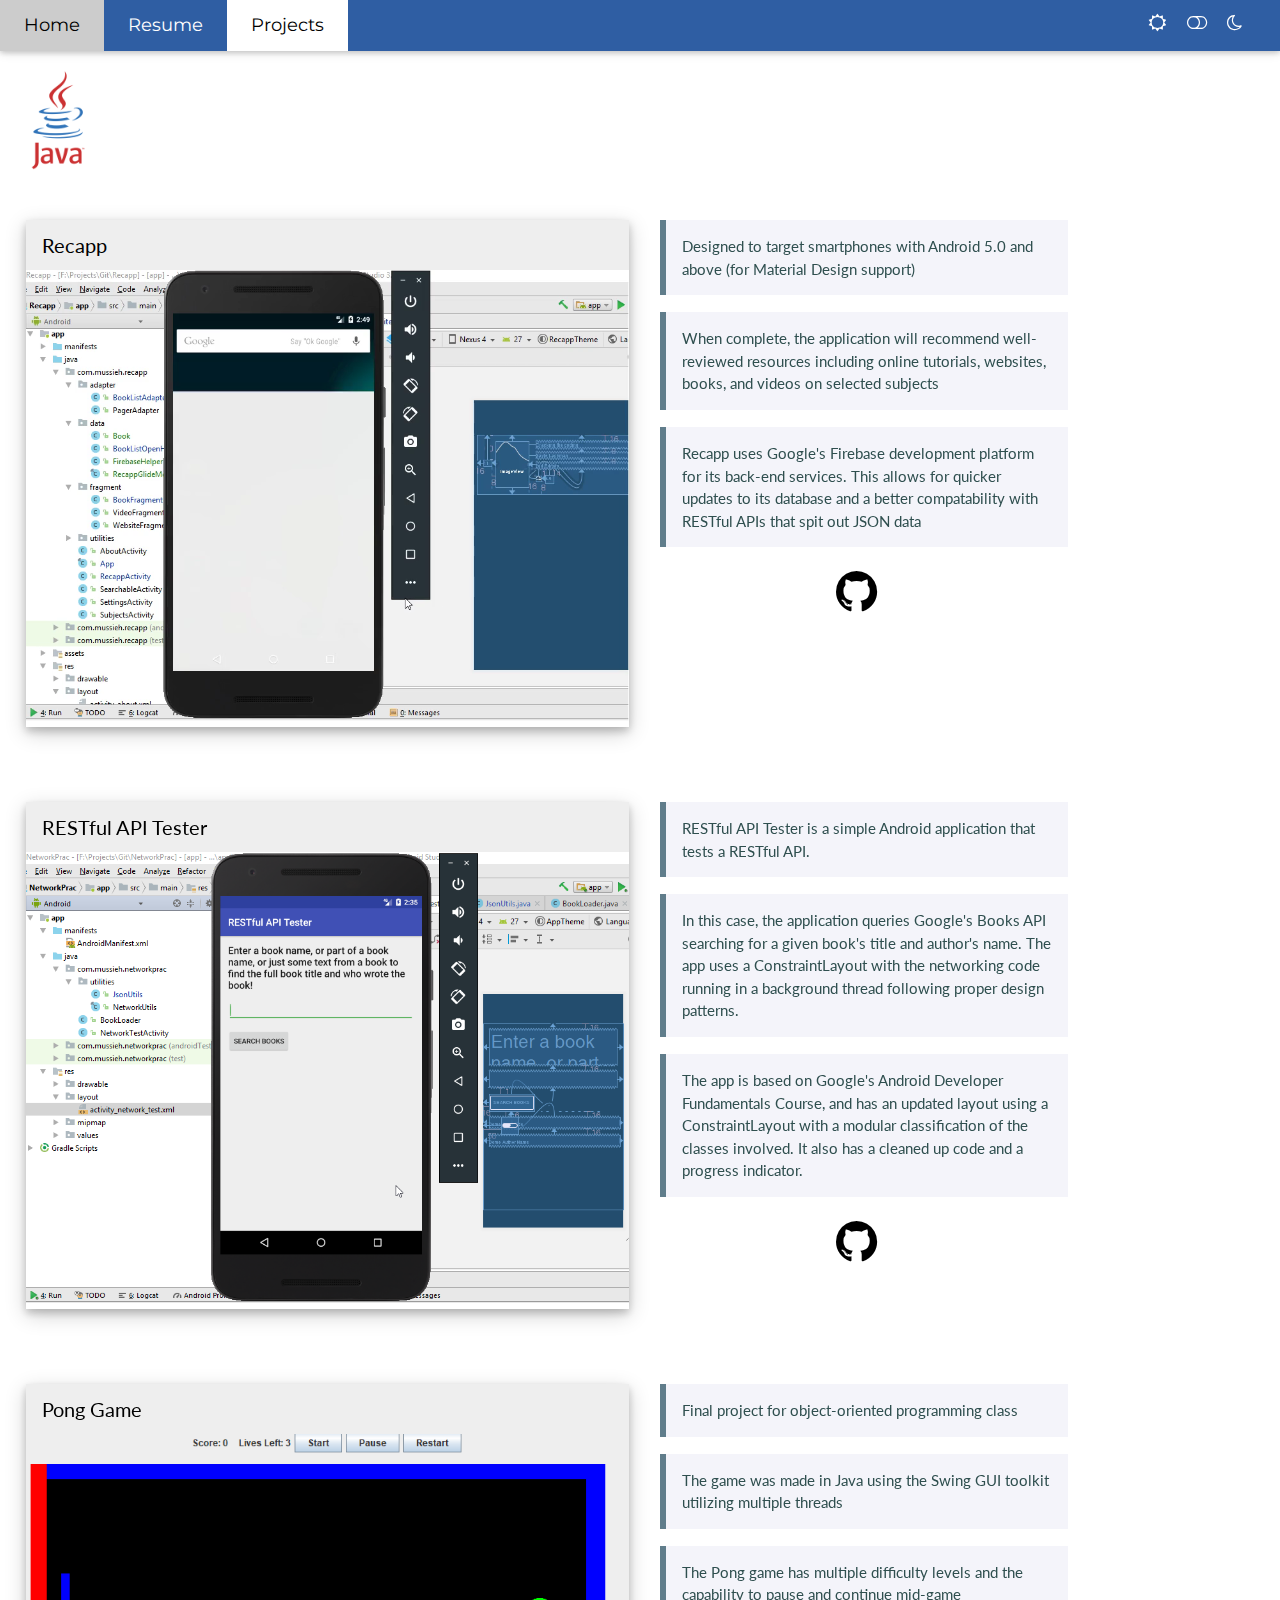
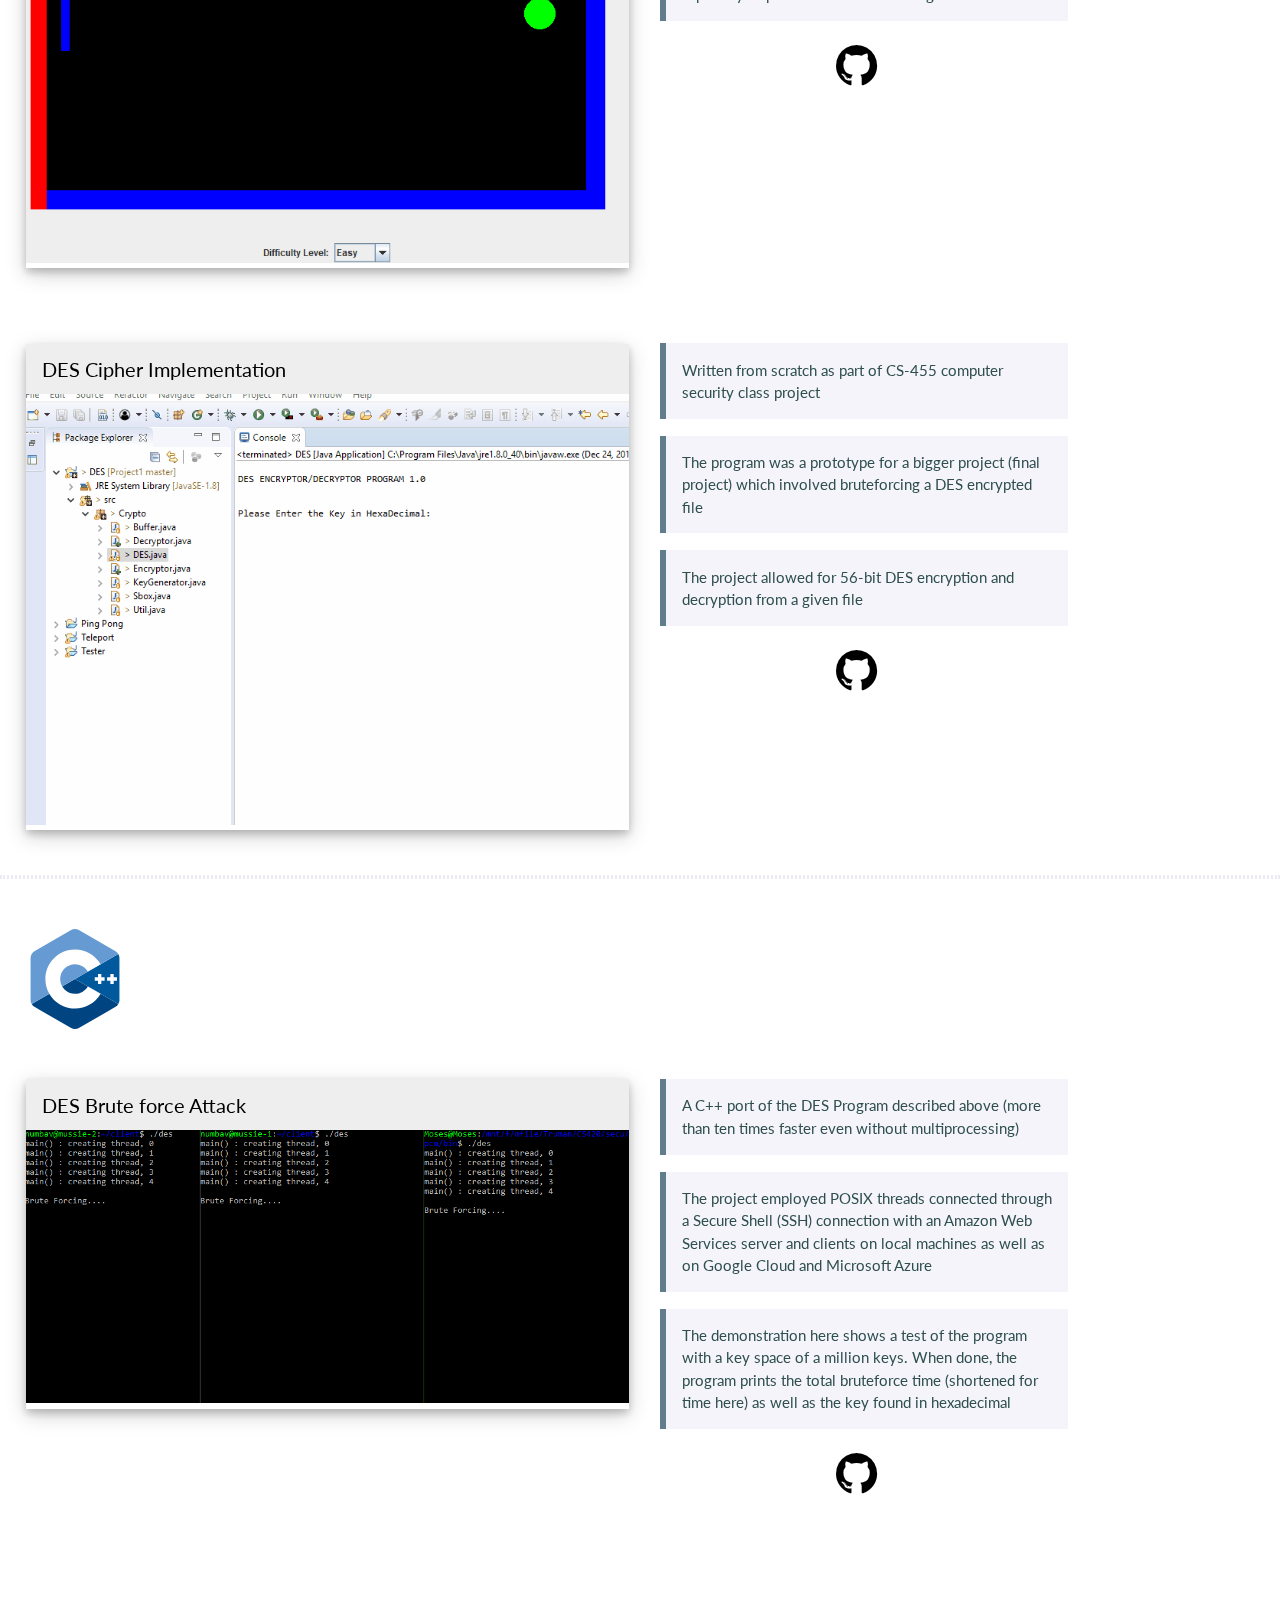
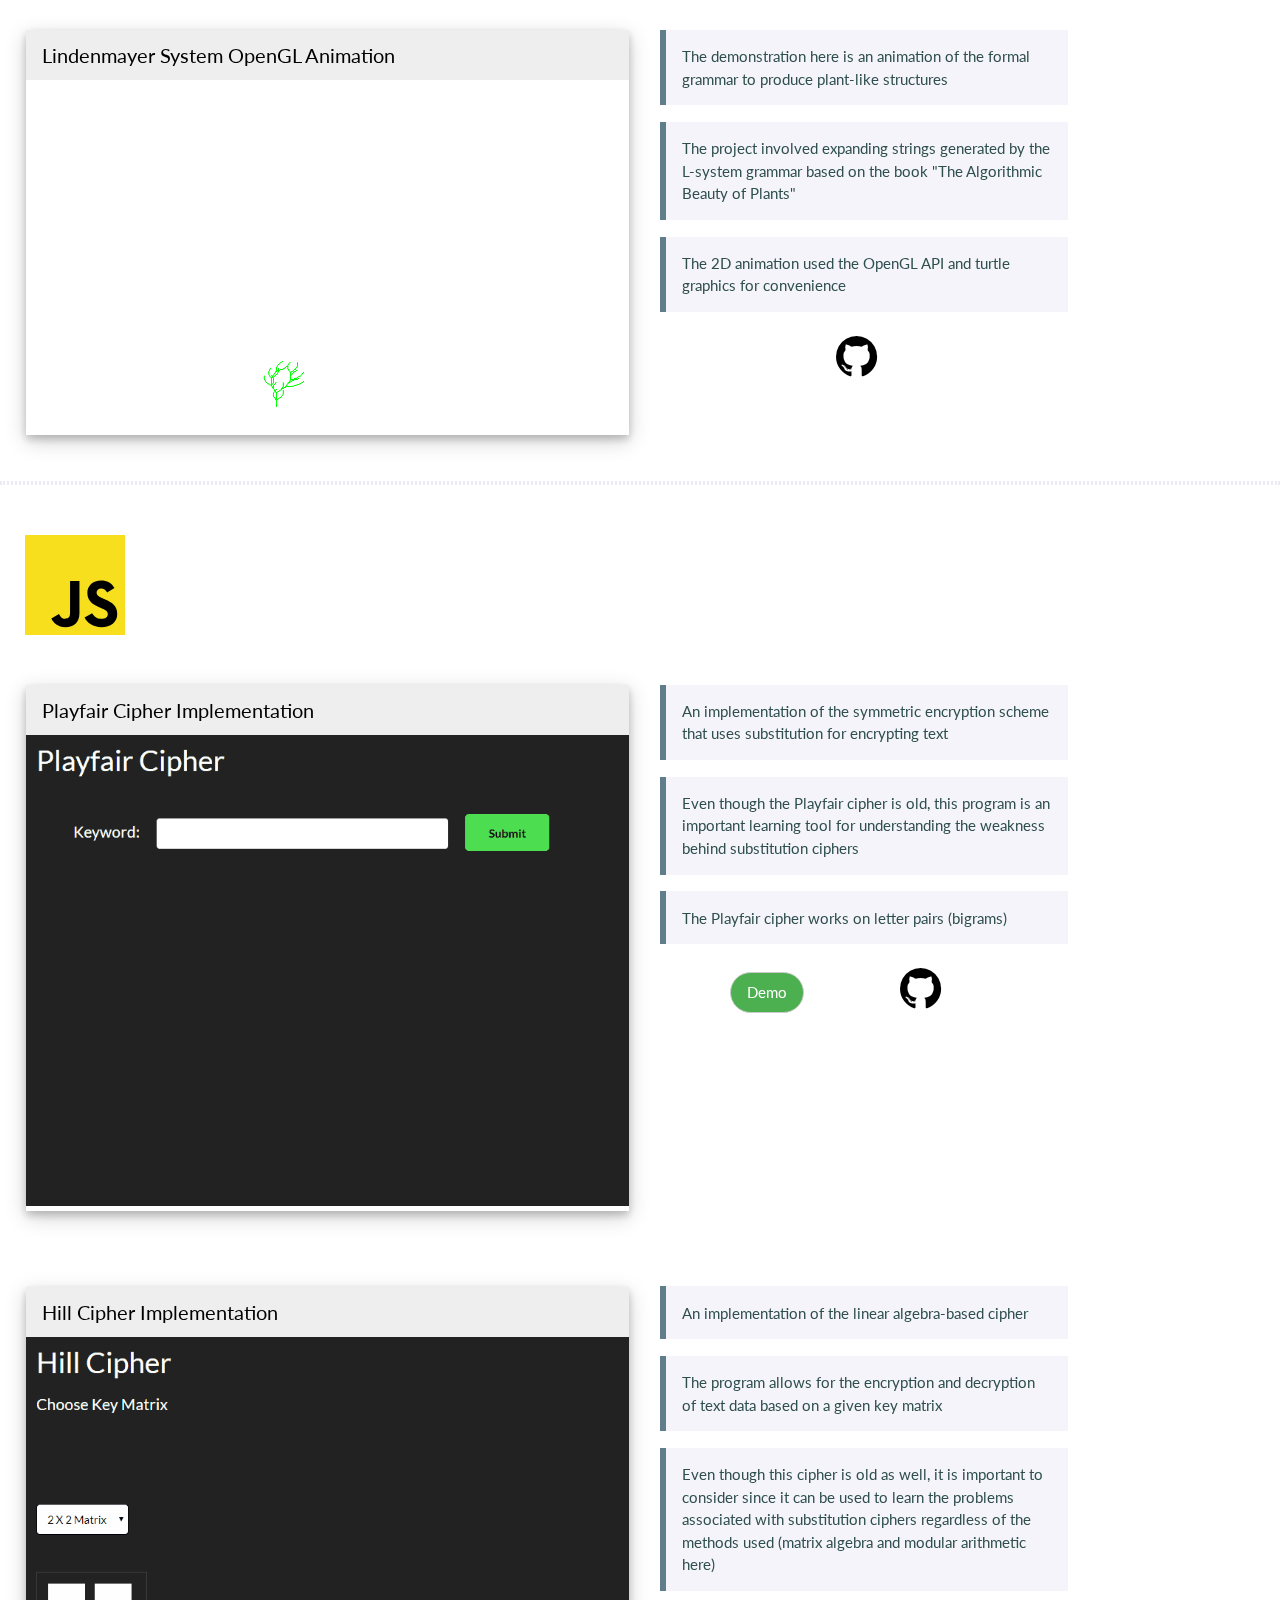
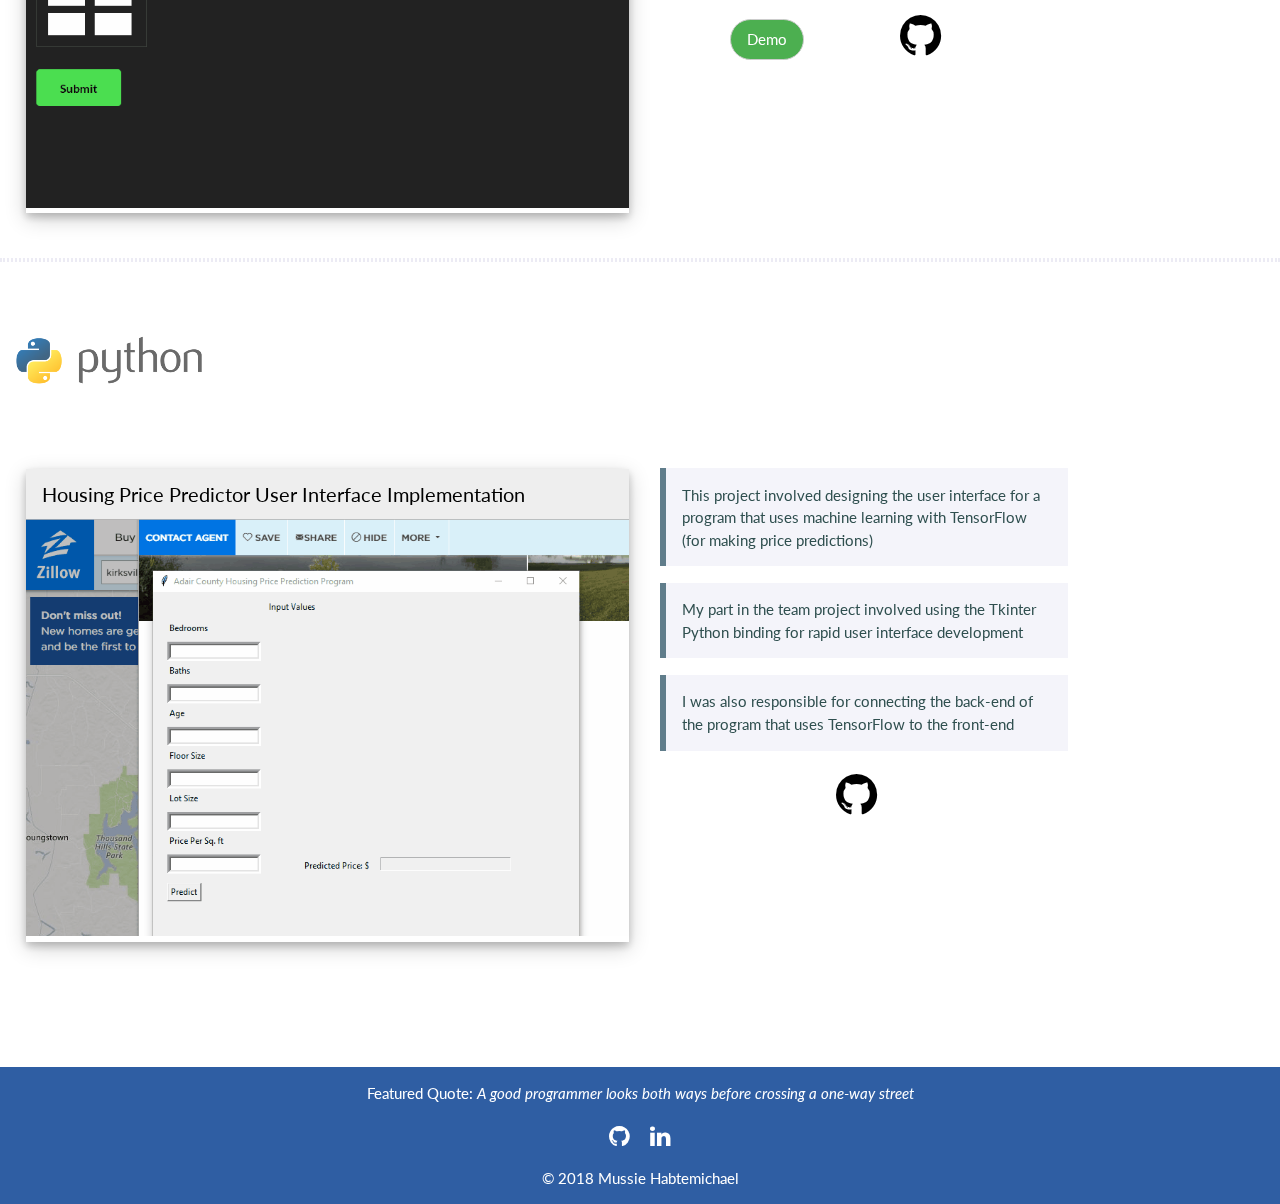
==== commit 2d152e47: "updated projects description" ====
--- a/projects.html
+++ b/projects.html
@@ -1 +1 @@
-<!DOCTYPE html><html lang=en-US><title>Mussie Habtemichael</title><meta charset=UTF-8><!--[if lt IE 9]><script src=https://oss.maxcdn.com/libs/html5shiv/3.7.0/html5shiv.js></script><![endif]--><meta content="width=device-width,initial-scale=1"name=viewport><link href=css/light.css rel=stylesheet id=theme-style><link href=css/dark.css rel="alternate stylesheet"><link href=img/favbl.png rel=icon id=favicon type=image/png><script src=js/theme.js></script><link href="https://fonts.googleapis.com/css?family=Lato"rel=stylesheet><link href="https://fonts.googleapis.com/css?family=Montserrat"rel=stylesheet><link href=https://cdnjs.cloudflare.com/ajax/libs/font-awesome/4.7.0/css/font-awesome.min.css rel=stylesheet><style>body,h1,h2,h3,h4,h5,h6{font-family:Lato,sans-serif}.w3-bar,button,h1{font-family:Montserrat,sans-serif}.fa-anchor,.fa-coffee{font-size:200px}</style><div class=w3-top><div class="theme w3-large w3-bar w3-card w3-left-align"><a class="w3-bar-item w3-button w3-padding-large nav-hover theme w3-hide-large w3-hide-medium w3-large w3-right"id=navSelect title="Toggle Navigation Menu"><i class="fa fa-bars"></i></a> <a href=https://mussieh.github.io class="w3-bar-item w3-button w3-padding-large">Home</a> <a href=https://mussieh.github.io/resume class="w3-bar-item w3-button w3-padding-large nav-hover w3-hide-small">Resume</a> <a href=# class="w3-bar-item w3-button w3-padding-large nav-hover w3-hide-small nav-theme">Projects</a><div class="w3-hide-small toggleMenu"><i class="fa w3-padding-small fa-sun-o"></i> <i class="fa w3-padding-small w3-hover-opacity fa-toggle-off"id=toggleButton></i><script src=js/theme.js></script><i class="fa w3-padding-small fa-moon-o"></i></div><div class="w3-hide-large w3-hide-medium toggleMenu"><i class="fa w3-padding-small w3-xlarge fa-sun-o"></i> <i class="fa w3-padding-small w3-hover-opacity w3-xlarge fa-toggle-off"id=largeToggleButton></i><script src=js/theme.js></script><i class="fa w3-padding-small w3-xlarge fa-moon-o"></i></div></div><div class="w3-hide-large w3-hide-medium w3-large nav-theme w3-bar-block w3-hide"id=navDemo><a href=https://mussieh.github.io class="w3-bar-item w3-button w3-padding-large">Home</a> <a href=https://mussieh.github.io/resume class="w3-bar-item w3-button w3-padding-large">Resume</a> <a href=# class="w3-bar-item w3-button w3-padding-large">Projects</a></div></div><img alt="Java Logo"src=img/java.png style=width:100px;height:100px;margin-top:70px;margin-left:10px><div class=w3-row><div class="w3-container w3-half"><div class=polaroid><div class="w3-container myblue"><h4>Recapp</h4></div><a href=https://github.com/mussieh/Recapp target=_blank><video autoplay class=iplay muted poster=img/droid.png><source src=media/droid.mp4 type=video/mp4>Your browser does not support HTML5 video. Please update your browser.</video></a></div></div><div class=w3-third><div class="notes w3-border-blue-grey w3-leftbar w3-panel"><p>Designed to target smartphones with Android 5.0 and above (for Material Design support)</div><div class="notes w3-border-blue-grey w3-leftbar w3-panel"><p>When complete, the application will recommend well-reviewed resources including online tutorials, websites, books, and videos on selected subjects</div><div class="notes w3-border-blue-grey w3-leftbar w3-panel"><p>Recapp uses Google's Firebase development platform for its back-end services. This allows for quicker updates to its database and a better compatability with RESTful APIs that spit out JSON data</div><a href=https://github.com/mussieh/RecApp target=_blank class=gitlink><i class="fa w3-padding-small w3-hover-opacity fa-github w3-xxxlarge"></i></a></div></div><div class=w3-row><div class="w3-container w3-half"><div class=polaroid><div class="w3-container myblue"><h4>RESTful API Tester</h4></div><a href=https://github.com/mussieh/RESTful_API_Tester target=_blank><video autoplay class=iplay muted poster=img/restfulAPI.png><source src=media/restfulAPI.mp4 type=video/mp4>Your browser does not support HTML5 video. Please update your browser.</video></a></div></div><div class=w3-third><div class="notes w3-border-blue-grey w3-leftbar w3-panel"><p>RESTful API Tester is a simple Android application that tests a RESTful API.</div><div class="notes w3-border-blue-grey w3-leftbar w3-panel"><p>In this case, the application queries Google's Books API searching for a given book's title and author's name. The app uses a ConstraintLayout with the networking code running in a background thread following proper design patterns.</div><div class="notes w3-border-blue-grey w3-leftbar w3-panel"><p>The app is based on the Android Developer Fundamentals Course, and has an updated layout using a ConstraintLayout with a modular classification of the classes involved. It also has a cleaned up code and a progress indicator.</div><a href=https://github.com/mussieh/RESTful_API_Tester target=_blank class=gitlink><i class="fa w3-padding-small w3-hover-opacity fa-github w3-xxxlarge"></i></a></div></div><div class=w3-row><div class="w3-container w3-half"><div class=polaroid><div class="w3-container myblue"><h4>Pong Game</h4></div><a href=https://github.com/mussieh/Ping-Pong-Java target=_blank><video autoplay class=iplay muted poster=img/pong.png><source src=media/pong.mp4 type=video/mp4>Your browser does not support HTML5 video. Please update your browser.</video></a></div></div><div class=w3-third><div class="notes w3-border-blue-grey w3-leftbar w3-panel"><p>Final project for object-oriented programming class</div><div class="notes w3-border-blue-grey w3-leftbar w3-panel"><p>The game was made in Java using the Swing GUI toolkit utilizing multiple threads</div><div class="notes w3-border-blue-grey w3-leftbar w3-panel"><p>The Pong game has multiple difficulty levels and the capability to pause and continue mid-game</div><a href=https://github.com/mussieh/Ping-Pong-Java target=_blank class=gitlink><i class="fa w3-padding-small w3-hover-opacity fa-github w3-xxxlarge"></i></a></div></div><div class=w3-row><div class="w3-container w3-half"><div class=polaroid><div class="w3-container myblue"><h4>DES Cipher Implementation</h4></div><a href=https://github.com/mussieh/DES-Java target=_blank><video autoplay class=iplay muted poster=img/des-java.png><source src=media/des-java.mp4 type=video/mp4>Your browser does not support HTML5 video. Please update your browser.</video></a></div></div><div class=w3-third><div class="notes w3-border-blue-grey w3-leftbar w3-panel"><p>Written from scratch as part of CS-455 computer security class project</div><div class="notes w3-border-blue-grey w3-leftbar w3-panel"><p>The program was a prototype for a bigger project (final project) which involved bruteforcing a DES encrypted file</div><div class="notes w3-border-blue-grey w3-leftbar w3-panel"><p>The project allowed for 56-bit DES encryption and decryption from a given file</div><a href=https://github.com/mussieh/DES-Java target=_blank class=gitlink><i class="fa w3-padding-small w3-hover-opacity fa-github w3-xxxlarge"></i></a></div></div><hr class=projhr><img alt="C++ Logo"src=img/c++.svg style=width:100px;height:100px;margin-top:30px;margin-left:25px><div class=w3-row><div class="w3-container w3-half"><div class=polaroid><div class="w3-container myblue"><h4>DES Brute force Attack</h4></div><a href=https://github.com/mussieh/DES_Brute-force-Attack target=_blank><video autoplay class=iplay muted poster=img/des-c++.png><source src=media/des-c++.mp4 type=video/mp4>Your browser does not support HTML5 video. Please update your browser.</video></a></div></div><div class=w3-third><div class="notes w3-border-blue-grey w3-leftbar w3-panel"><p>A C++ port of the DES Program described above (more than ten times faster even without multiprocessing)</div><div class="notes w3-border-blue-grey w3-leftbar w3-panel"><p>The project employed POSIX threads connected through a Secure Shell (SSH) connection with an Amazon Web Services server and clients on local machines as well as on Google Cloud and Microsoft Azure</div><div class="notes w3-border-blue-grey w3-leftbar w3-panel"><p>The demonstration here shows a test of the program with a key space of a million keys. When done, the program prints the total bruteforce time (shortened for time here) as well as the key found in hexadecimal</div><a href=https://github.com/mussieh/DES_Brute-force-Attack target=_blank class=gitlink><i class="fa w3-padding-small w3-hover-opacity fa-github w3-xxxlarge"></i></a></div></div><div class=w3-row style=margin-top:10%><div class="w3-container w3-half"><div class=polaroid><div class="w3-container myblue"><h4>Lindenmayer System OpenGL Animation</h4></div><a href=https://github.com/mussieh/Lindenmayer-System-Animation target=_blank><video autoplay class=iplay muted poster=img/lsys.png><source src=media/lsys.mp4 type=video/mp4>Your browser does not support HTML5 video. Please update your browser.</video></a></div></div><div class=w3-third><div class="notes w3-border-blue-grey w3-leftbar w3-panel"><p>The demonstration here is an animation of the formal grammar to produce plant-like structures</div><div class="notes w3-border-blue-grey w3-leftbar w3-panel"><p>The project involved expanding strings generated by the L-system grammar based on the book "The Algorithmic Beauty of Plants"</div><div class="notes w3-border-blue-grey w3-leftbar w3-panel"><p>The 2D animation used the OpenGL API and turtle graphics for convenience</div><a href=https://github.com/mussieh/Lindenmayer-System-Animation target=_blank class=gitlink><i class="fa w3-padding-small w3-hover-opacity fa-github w3-xxxlarge"></i></a></div></div><hr class=projhr><img alt="JavaScript Logo"src=img/jslogo.svg style=width:100px;height:100px;margin-top:30px;margin-left:25px><div class=w3-row><div class="w3-container w3-half"><div class=polaroid><div class="w3-container myblue"><h4>Playfair Cipher Implementation</h4></div><a href=https://github.com/mussieh/Playfair-Cipher target=_blank><video autoplay class=iplay muted poster=img/play-fair.png><source src=media/play-fair.mp4 type=video/mp4>Your browser does not support HTML5 video. Please update your browser.</video></a></div></div><div class=w3-third><div class="notes w3-border-blue-grey w3-leftbar w3-panel"><p>An implementation of the symmetric encryption scheme that uses substitution for encrypting text</div><div class="notes w3-border-blue-grey w3-leftbar w3-panel"><p>Even though the Playfair cipher is old, this program is an important learning tool for understanding the weakness behind substitution ciphers</div><div class="notes w3-border-blue-grey w3-leftbar w3-panel"><p>The Playfair cipher works on letter pairs (bigrams)</div><div class=gitlink-container><a href=https://mussieh.github.io/projects/playfair/playfair target=_blank class="demoj w3-border w3-btn w3-green w3-round-xxlarge">Demo</a> <a href=https://github.com/mussieh/Playfair-Cipher target=_blank class=demo><i class="fa w3-padding-small w3-hover-opacity fa-github w3-xxxlarge"></i></a></div></div></div><div class=w3-row><div class="w3-container w3-half"><div class=polaroid><div class="w3-container myblue"><h4>Hill Cipher Implementation</h4></div><a href=https://github.com/mussieh/Hill-Cipher target=_blank><video autoplay class=iplay muted poster=img/hill-cipher.png><source src=media/hill-cipher.mp4 type=video/mp4>Your browser does not support HTML5 video. Please update your browser.</video></a></div></div><div class=w3-third><div class="notes w3-border-blue-grey w3-leftbar w3-panel"><p>An implementation of the linear algebra-based cipher</div><div class="notes w3-border-blue-grey w3-leftbar w3-panel"><p>The program allows for the encryption and decryption of text data based on a given key matrix</div><div class="notes w3-border-blue-grey w3-leftbar w3-panel"><p>Even though this cipher is old as well, it is important to consider since it can be used to learn the problems associated with substitution ciphers regardless of the methods used (matrix algebra and modular arithmetic here)</div><div class=gitlink-container><a href=https://mussieh.github.io/projects/hill-cipher/hill-cipher target=_blank class="demoj w3-border w3-btn w3-green w3-round-xxlarge">Demo</a> <a href=https://github.com/mussieh/Hill-Cipher target=_blank class=demo><i class="fa w3-padding-small w3-hover-opacity fa-github w3-xxxlarge"></i></a></div></div></div><hr class=projhr><img alt="Python Logo"src=img/python.png style=margin-top:30px;margin-left:10px><div class=w3-row><div class="w3-container w3-half"><div class=polaroid><div class="w3-container myblue"><h4>Housing Price Predictor User Interface Implementation</h4></div><a href=https://github.com/mussieh/Housing-Price-Predictor target=_blank><video autoplay class=iplay muted poster=img/housing.png><source src=media/housing.mp4 type=video/mp4>Your browser does not support HTML5 video. Please update your browser.</video></a></div></div><div class=w3-third><div class="notes w3-border-blue-grey w3-leftbar w3-panel"><p>This project involved designing the user interface for a program that uses machine learning with TensorFlow (for making price predictions)</div><div class="notes w3-border-blue-grey w3-leftbar w3-panel"><p>My part in the team project involved using the Tkinter Python binding for rapid user interface development</div><div class="notes w3-border-blue-grey w3-leftbar w3-panel"><p>I was also responsible for connecting the back-end of the program that uses TensorFlow to the front-end</div><a href=https://github.com/mussieh/Housing-Price-Predictor target=_blank class=gitlink><i class="fa w3-padding-small w3-hover-opacity fa-github w3-xxxlarge"></i></a></div></div><footer class="w3-container theme w3-center w3-margin-top"><p>Featured Quote: <span style=font-style:italic>A good programmer looks both ways before crossing a one-way street</span></p><a href=https://github.com/mussieh target=_blank><i class="fa w3-padding-small w3-hover-opacity fa-github w3-xlarge"></i></a> <a href=https://www.linkedin.com/in/mussie-habtemichael target=_blank><i class="fa w3-padding-small w3-hover-opacity w3-xlarge fa-linkedin"></i></a><p>© 2018 Mussie Habtemichael</footer><script src=js/responsive.js></script>
+<!DOCTYPE html><html lang=en-US><title>Mussie Habtemichael</title><meta charset=UTF-8><!--[if lt IE 9]><script src=https://oss.maxcdn.com/libs/html5shiv/3.7.0/html5shiv.js></script><![endif]--><meta content="width=device-width,initial-scale=1"name=viewport><link href=css/light.css rel=stylesheet id=theme-style><link href=css/dark.css rel="alternate stylesheet"><link href=img/favbl.png rel=icon id=favicon type=image/png><script src=js/theme.js></script><link href="https://fonts.googleapis.com/css?family=Lato"rel=stylesheet><link href="https://fonts.googleapis.com/css?family=Montserrat"rel=stylesheet><link href=https://cdnjs.cloudflare.com/ajax/libs/font-awesome/4.7.0/css/font-awesome.min.css rel=stylesheet><style>body,h1,h2,h3,h4,h5,h6{font-family:Lato,sans-serif}.w3-bar,button,h1{font-family:Montserrat,sans-serif}.fa-anchor,.fa-coffee{font-size:200px}</style><div class=w3-top><div class="theme w3-large w3-bar w3-card w3-left-align"><a class="w3-bar-item w3-button w3-padding-large nav-hover theme w3-hide-large w3-hide-medium w3-large w3-right"id=navSelect title="Toggle Navigation Menu"><i class="fa fa-bars"></i></a> <a href=https://mussieh.github.io class="w3-bar-item w3-button w3-padding-large">Home</a> <a href=https://mussieh.github.io/resume class="w3-bar-item w3-button w3-padding-large nav-hover w3-hide-small">Resume</a> <a href=# class="w3-bar-item w3-button w3-padding-large nav-hover w3-hide-small nav-theme">Projects</a><div class="w3-hide-small toggleMenu"><i class="fa w3-padding-small fa-sun-o"></i> <i class="fa w3-padding-small w3-hover-opacity fa-toggle-off"id=toggleButton></i><script src=js/theme.js></script><i class="fa w3-padding-small fa-moon-o"></i></div><div class="w3-hide-large w3-hide-medium toggleMenu"><i class="fa w3-padding-small w3-xlarge fa-sun-o"></i> <i class="fa w3-padding-small w3-hover-opacity w3-xlarge fa-toggle-off"id=largeToggleButton></i><script src=js/theme.js></script><i class="fa w3-padding-small w3-xlarge fa-moon-o"></i></div></div><div class="w3-hide-large w3-hide-medium w3-large nav-theme w3-bar-block w3-hide"id=navDemo><a href=https://mussieh.github.io class="w3-bar-item w3-button w3-padding-large">Home</a> <a href=https://mussieh.github.io/resume class="w3-bar-item w3-button w3-padding-large">Resume</a> <a href=# class="w3-bar-item w3-button w3-padding-large">Projects</a></div></div><img alt="Java Logo"src=img/java.png style=width:100px;height:100px;margin-top:70px;margin-left:10px><div class=w3-row><div class="w3-container w3-half"><div class=polaroid><div class="w3-container myblue"><h4>Recapp</h4></div><a href=https://github.com/mussieh/Recapp target=_blank><video autoplay class=iplay muted poster=img/droid.png><source src=media/droid.mp4 type=video/mp4>Your browser does not support HTML5 video. Please update your browser.</video></a></div></div><div class=w3-third><div class="notes w3-border-blue-grey w3-leftbar w3-panel"><p>Designed to target smartphones with Android 5.0 and above (for Material Design support)</div><div class="notes w3-border-blue-grey w3-leftbar w3-panel"><p>When complete, the application will recommend well-reviewed resources including online tutorials, websites, books, and videos on selected subjects</div><div class="notes w3-border-blue-grey w3-leftbar w3-panel"><p>Recapp uses Google's Firebase development platform for its back-end services. This allows for quicker updates to its database and a better compatability with RESTful APIs that spit out JSON data</div><a href=https://github.com/mussieh/RecApp target=_blank class=gitlink><i class="fa w3-padding-small w3-hover-opacity fa-github w3-xxxlarge"></i></a></div></div><div class=w3-row><div class="w3-container w3-half"><div class=polaroid><div class="w3-container myblue"><h4>RESTful API Tester</h4></div><a href=https://github.com/mussieh/RESTful_API_Tester target=_blank><video autoplay class=iplay muted poster=img/restfulAPI.png><source src=media/restfulAPI.mp4 type=video/mp4>Your browser does not support HTML5 video. Please update your browser.</video></a></div></div><div class=w3-third><div class="notes w3-border-blue-grey w3-leftbar w3-panel"><p>RESTful API Tester is a simple Android application that tests a RESTful API.</div><div class="notes w3-border-blue-grey w3-leftbar w3-panel"><p>In this case, the application queries Google's Books API searching for a given book's title and author's name. The app uses a ConstraintLayout with the networking code running in a background thread following proper design patterns.</div><div class="notes w3-border-blue-grey w3-leftbar w3-panel"><p>The app is based on Google's Android Developer Fundamentals Course, and has an updated layout using a ConstraintLayout with a modular classification of the classes involved. It also has a cleaned up code and a progress indicator.</div><a href=https://github.com/mussieh/RESTful_API_Tester target=_blank class=gitlink><i class="fa w3-padding-small w3-hover-opacity fa-github w3-xxxlarge"></i></a></div></div><div class=w3-row><div class="w3-container w3-half"><div class=polaroid><div class="w3-container myblue"><h4>Pong Game</h4></div><a href=https://github.com/mussieh/Ping-Pong-Java target=_blank><video autoplay class=iplay muted poster=img/pong.png><source src=media/pong.mp4 type=video/mp4>Your browser does not support HTML5 video. Please update your browser.</video></a></div></div><div class=w3-third><div class="notes w3-border-blue-grey w3-leftbar w3-panel"><p>Final project for object-oriented programming class</div><div class="notes w3-border-blue-grey w3-leftbar w3-panel"><p>The game was made in Java using the Swing GUI toolkit utilizing multiple threads</div><div class="notes w3-border-blue-grey w3-leftbar w3-panel"><p>The Pong game has multiple difficulty levels and the capability to pause and continue mid-game</div><a href=https://github.com/mussieh/Ping-Pong-Java target=_blank class=gitlink><i class="fa w3-padding-small w3-hover-opacity fa-github w3-xxxlarge"></i></a></div></div><div class=w3-row><div class="w3-container w3-half"><div class=polaroid><div class="w3-container myblue"><h4>DES Cipher Implementation</h4></div><a href=https://github.com/mussieh/DES-Java target=_blank><video autoplay class=iplay muted poster=img/des-java.png><source src=media/des-java.mp4 type=video/mp4>Your browser does not support HTML5 video. Please update your browser.</video></a></div></div><div class=w3-third><div class="notes w3-border-blue-grey w3-leftbar w3-panel"><p>Written from scratch as part of CS-455 computer security class project</div><div class="notes w3-border-blue-grey w3-leftbar w3-panel"><p>The program was a prototype for a bigger project (final project) which involved bruteforcing a DES encrypted file</div><div class="notes w3-border-blue-grey w3-leftbar w3-panel"><p>The project allowed for 56-bit DES encryption and decryption from a given file</div><a href=https://github.com/mussieh/DES-Java target=_blank class=gitlink><i class="fa w3-padding-small w3-hover-opacity fa-github w3-xxxlarge"></i></a></div></div><hr class=projhr><img alt="C++ Logo"src=img/c++.svg style=width:100px;height:100px;margin-top:30px;margin-left:25px><div class=w3-row><div class="w3-container w3-half"><div class=polaroid><div class="w3-container myblue"><h4>DES Brute force Attack</h4></div><a href=https://github.com/mussieh/DES_Brute-force-Attack target=_blank><video autoplay class=iplay muted poster=img/des-c++.png><source src=media/des-c++.mp4 type=video/mp4>Your browser does not support HTML5 video. Please update your browser.</video></a></div></div><div class=w3-third><div class="notes w3-border-blue-grey w3-leftbar w3-panel"><p>A C++ port of the DES Program described above (more than ten times faster even without multiprocessing)</div><div class="notes w3-border-blue-grey w3-leftbar w3-panel"><p>The project employed POSIX threads connected through a Secure Shell (SSH) connection with an Amazon Web Services server and clients on local machines as well as on Google Cloud and Microsoft Azure</div><div class="notes w3-border-blue-grey w3-leftbar w3-panel"><p>The demonstration here shows a test of the program with a key space of a million keys. When done, the program prints the total bruteforce time (shortened for time here) as well as the key found in hexadecimal</div><a href=https://github.com/mussieh/DES_Brute-force-Attack target=_blank class=gitlink><i class="fa w3-padding-small w3-hover-opacity fa-github w3-xxxlarge"></i></a></div></div><div class=w3-row style=margin-top:10%><div class="w3-container w3-half"><div class=polaroid><div class="w3-container myblue"><h4>Lindenmayer System OpenGL Animation</h4></div><a href=https://github.com/mussieh/Lindenmayer-System-Animation target=_blank><video autoplay class=iplay muted poster=img/lsys.png><source src=media/lsys.mp4 type=video/mp4>Your browser does not support HTML5 video. Please update your browser.</video></a></div></div><div class=w3-third><div class="notes w3-border-blue-grey w3-leftbar w3-panel"><p>The demonstration here is an animation of the formal grammar to produce plant-like structures</div><div class="notes w3-border-blue-grey w3-leftbar w3-panel"><p>The project involved expanding strings generated by the L-system grammar based on the book "The Algorithmic Beauty of Plants"</div><div class="notes w3-border-blue-grey w3-leftbar w3-panel"><p>The 2D animation used the OpenGL API and turtle graphics for convenience</div><a href=https://github.com/mussieh/Lindenmayer-System-Animation target=_blank class=gitlink><i class="fa w3-padding-small w3-hover-opacity fa-github w3-xxxlarge"></i></a></div></div><hr class=projhr><img alt="JavaScript Logo"src=img/jslogo.svg style=width:100px;height:100px;margin-top:30px;margin-left:25px><div class=w3-row><div class="w3-container w3-half"><div class=polaroid><div class="w3-container myblue"><h4>Playfair Cipher Implementation</h4></div><a href=https://github.com/mussieh/Playfair-Cipher target=_blank><video autoplay class=iplay muted poster=img/play-fair.png><source src=media/play-fair.mp4 type=video/mp4>Your browser does not support HTML5 video. Please update your browser.</video></a></div></div><div class=w3-third><div class="notes w3-border-blue-grey w3-leftbar w3-panel"><p>An implementation of the symmetric encryption scheme that uses substitution for encrypting text</div><div class="notes w3-border-blue-grey w3-leftbar w3-panel"><p>Even though the Playfair cipher is old, this program is an important learning tool for understanding the weakness behind substitution ciphers</div><div class="notes w3-border-blue-grey w3-leftbar w3-panel"><p>The Playfair cipher works on letter pairs (bigrams)</div><div class=gitlink-container><a href=https://mussieh.github.io/projects/playfair/playfair target=_blank class="demoj w3-border w3-btn w3-green w3-round-xxlarge">Demo</a> <a href=https://github.com/mussieh/Playfair-Cipher target=_blank class=demo><i class="fa w3-padding-small w3-hover-opacity fa-github w3-xxxlarge"></i></a></div></div></div><div class=w3-row><div class="w3-container w3-half"><div class=polaroid><div class="w3-container myblue"><h4>Hill Cipher Implementation</h4></div><a href=https://github.com/mussieh/Hill-Cipher target=_blank><video autoplay class=iplay muted poster=img/hill-cipher.png><source src=media/hill-cipher.mp4 type=video/mp4>Your browser does not support HTML5 video. Please update your browser.</video></a></div></div><div class=w3-third><div class="notes w3-border-blue-grey w3-leftbar w3-panel"><p>An implementation of the linear algebra-based cipher</div><div class="notes w3-border-blue-grey w3-leftbar w3-panel"><p>The program allows for the encryption and decryption of text data based on a given key matrix</div><div class="notes w3-border-blue-grey w3-leftbar w3-panel"><p>Even though this cipher is old as well, it is important to consider since it can be used to learn the problems associated with substitution ciphers regardless of the methods used (matrix algebra and modular arithmetic here)</div><div class=gitlink-container><a href=https://mussieh.github.io/projects/hill-cipher/hill-cipher target=_blank class="demoj w3-border w3-btn w3-green w3-round-xxlarge">Demo</a> <a href=https://github.com/mussieh/Hill-Cipher target=_blank class=demo><i class="fa w3-padding-small w3-hover-opacity fa-github w3-xxxlarge"></i></a></div></div></div><hr class=projhr><img alt="Python Logo"src=img/python.png style=margin-top:30px;margin-left:10px><div class=w3-row><div class="w3-container w3-half"><div class=polaroid><div class="w3-container myblue"><h4>Housing Price Predictor User Interface Implementation</h4></div><a href=https://github.com/mussieh/Housing-Price-Predictor target=_blank><video autoplay class=iplay muted poster=img/housing.png><source src=media/housing.mp4 type=video/mp4>Your browser does not support HTML5 video. Please update your browser.</video></a></div></div><div class=w3-third><div class="notes w3-border-blue-grey w3-leftbar w3-panel"><p>This project involved designing the user interface for a program that uses machine learning with TensorFlow (for making price predictions)</div><div class="notes w3-border-blue-grey w3-leftbar w3-panel"><p>My part in the team project involved using the Tkinter Python binding for rapid user interface development</div><div class="notes w3-border-blue-grey w3-leftbar w3-panel"><p>I was also responsible for connecting the back-end of the program that uses TensorFlow to the front-end</div><a href=https://github.com/mussieh/Housing-Price-Predictor target=_blank class=gitlink><i class="fa w3-padding-small w3-hover-opacity fa-github w3-xxxlarge"></i></a></div></div><footer class="w3-container theme w3-center w3-margin-top"><p>Featured Quote: <span style=font-style:italic>A good programmer looks both ways before crossing a one-way street</span></p><a href=https://github.com/mussieh target=_blank><i class="fa w3-padding-small w3-hover-opacity fa-github w3-xlarge"></i></a> <a href=https://www.linkedin.com/in/mussie-habtemichael target=_blank><i class="fa w3-padding-small w3-hover-opacity w3-xlarge fa-linkedin"></i></a><p>© 2018 Mussie Habtemichael</footer><script src=js/responsive.js></script>
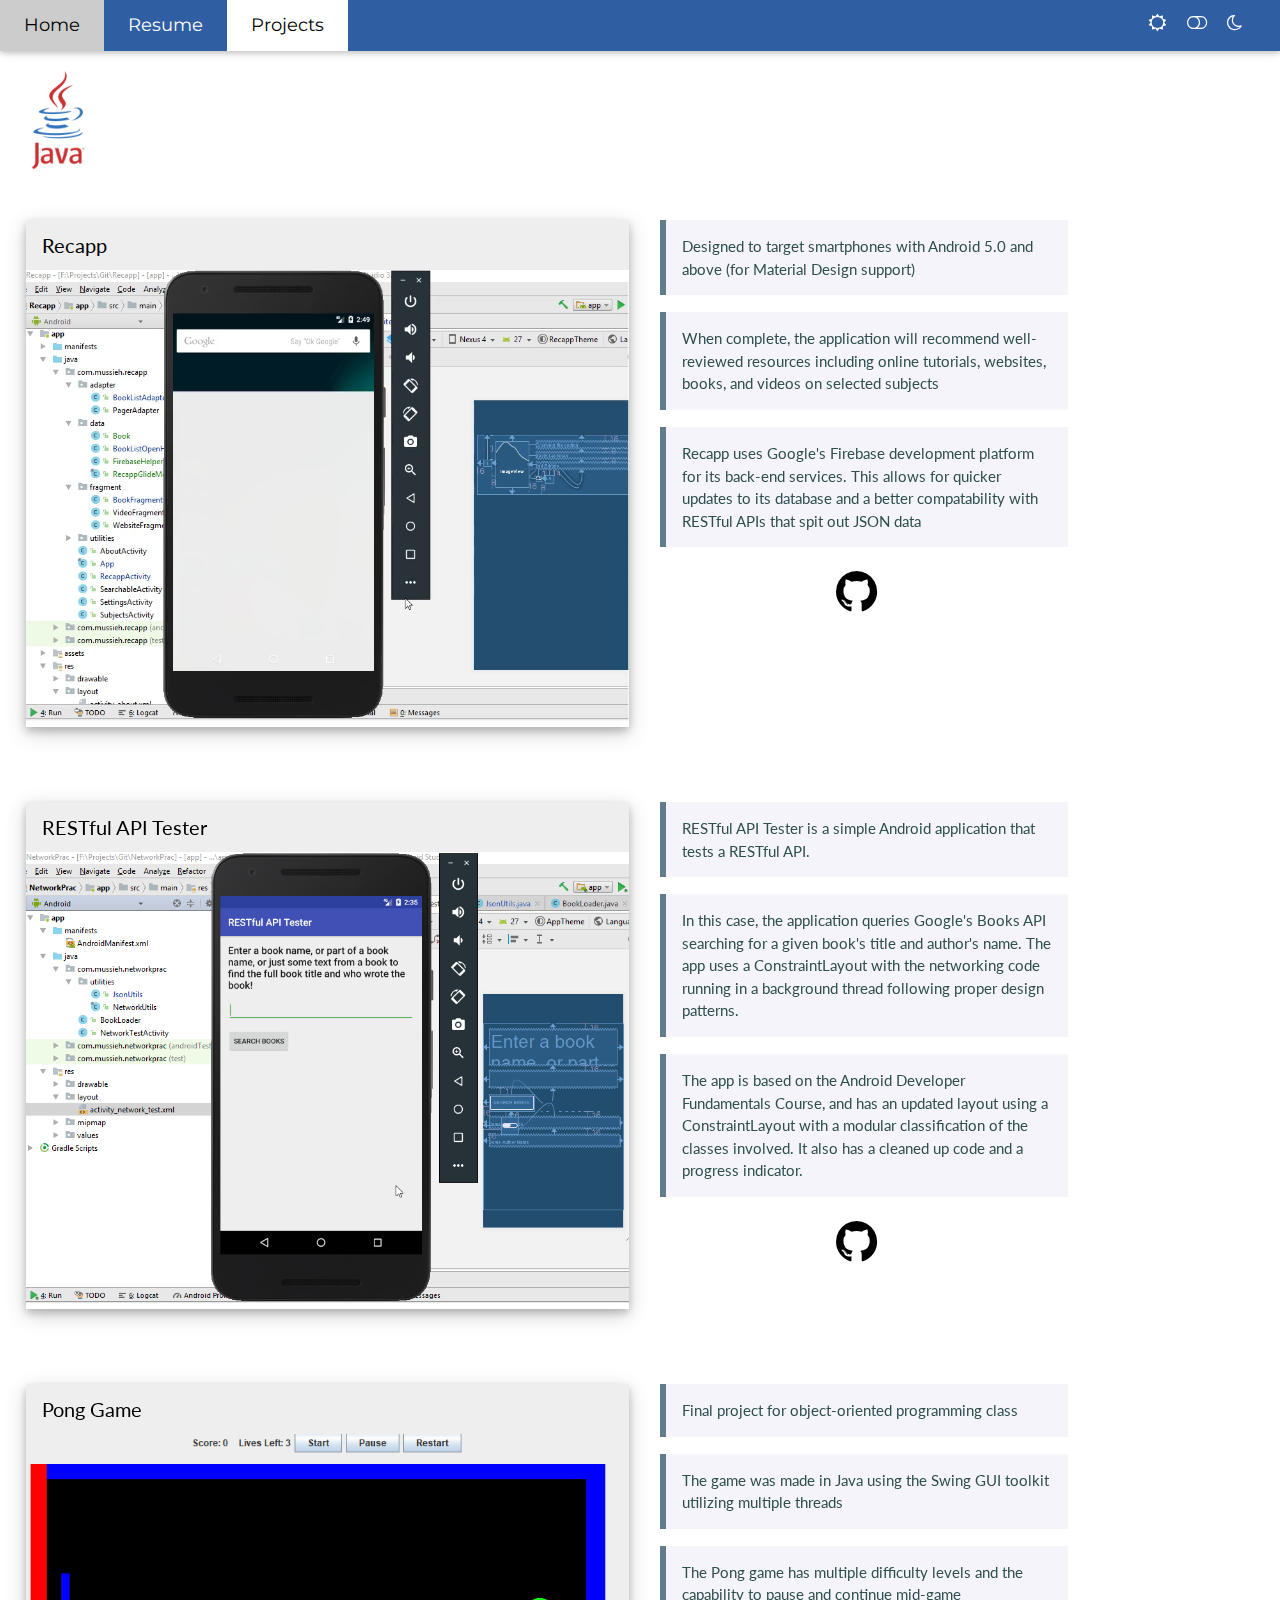
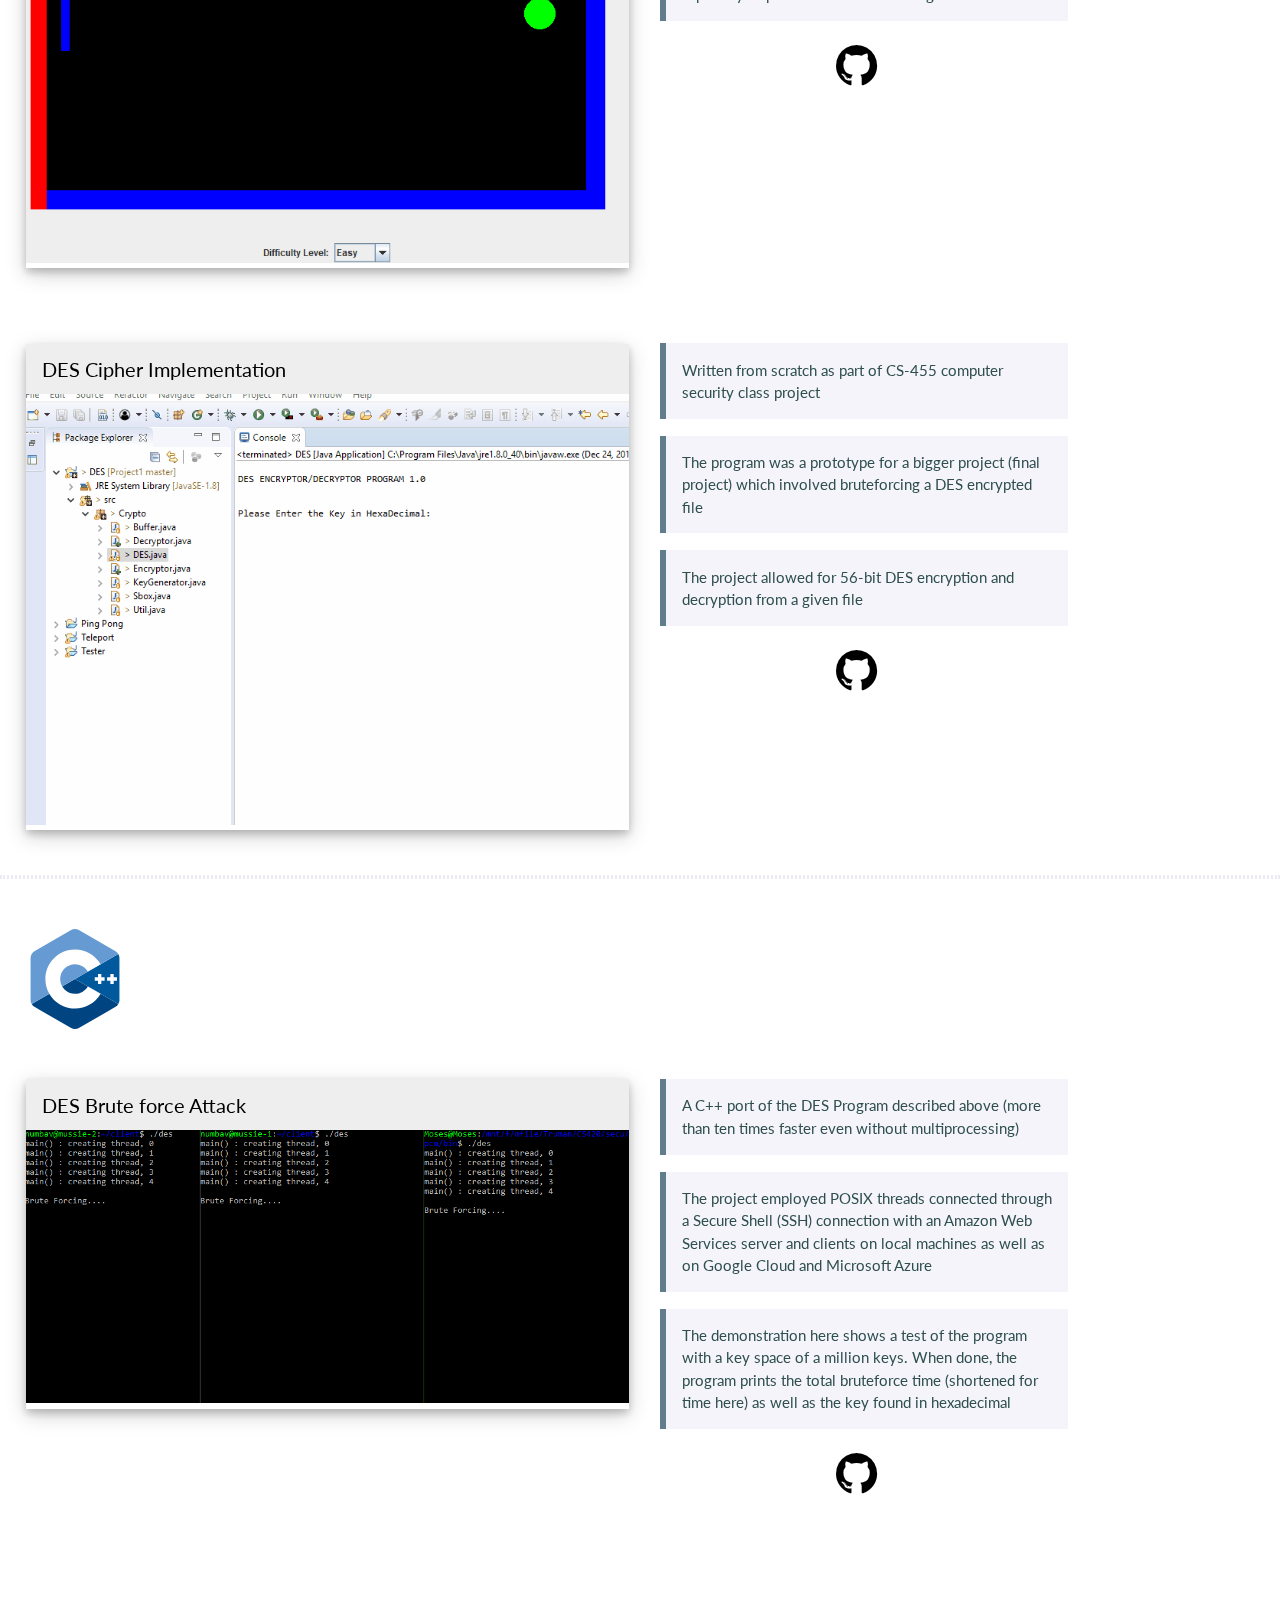
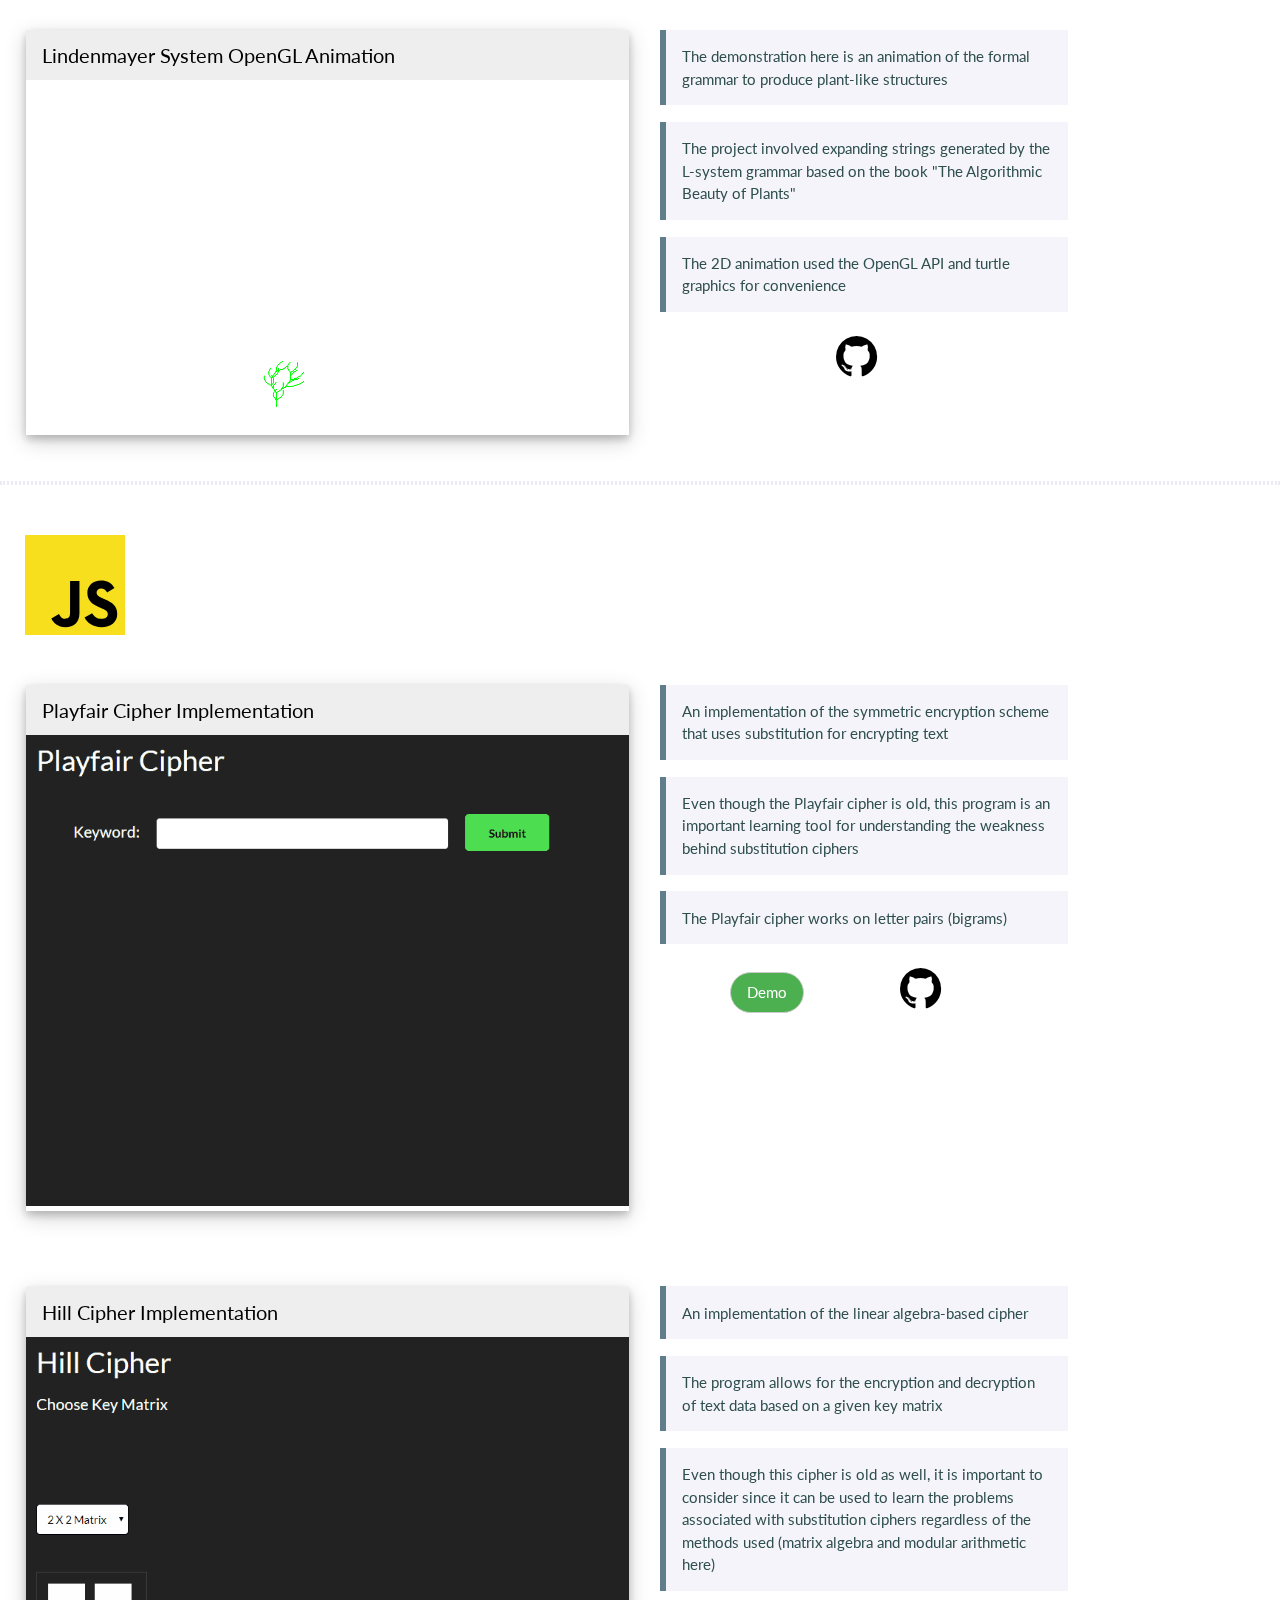
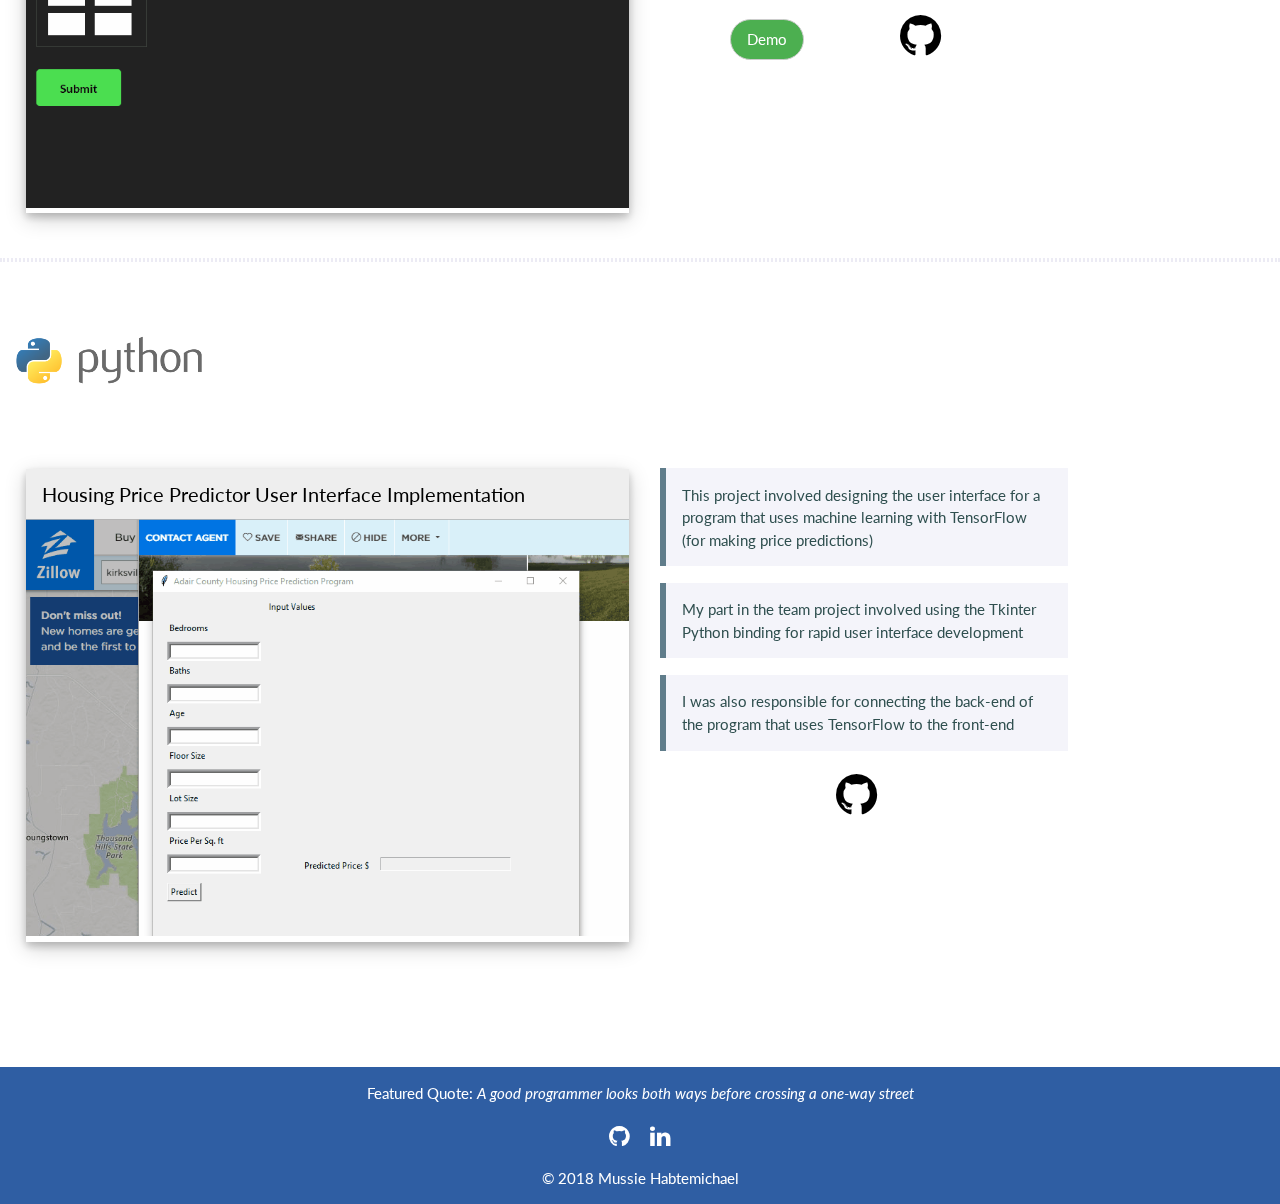
==== commit 8f4e8c98: "added loading progress bar" ====
--- a/projects.html
+++ b/projects.html
@@ -1 +1 @@
-<!DOCTYPE html><html lang=en-US><title>Mussie Habtemichael</title><meta charset=UTF-8><!--[if lt IE 9]><script src=https://oss.maxcdn.com/libs/html5shiv/3.7.0/html5shiv.js></script><![endif]--><meta content="width=device-width,initial-scale=1"name=viewport><link href=css/light.css rel=stylesheet id=theme-style><link href=css/dark.css rel="alternate stylesheet"><link href=img/favbl.png rel=icon id=favicon type=image/png><script src=js/theme.js></script><link href="https://fonts.googleapis.com/css?family=Lato"rel=stylesheet><link href="https://fonts.googleapis.com/css?family=Montserrat"rel=stylesheet><link href=https://cdnjs.cloudflare.com/ajax/libs/font-awesome/4.7.0/css/font-awesome.min.css rel=stylesheet><style>body,h1,h2,h3,h4,h5,h6{font-family:Lato,sans-serif}.w3-bar,button,h1{font-family:Montserrat,sans-serif}.fa-anchor,.fa-coffee{font-size:200px}</style><div class=w3-top><div class="theme w3-large w3-bar w3-card w3-left-align"><a class="w3-bar-item w3-button w3-padding-large nav-hover theme w3-hide-large w3-hide-medium w3-large w3-right"id=navSelect title="Toggle Navigation Menu"><i class="fa fa-bars"></i></a> <a href=https://mussieh.github.io class="w3-bar-item w3-button w3-padding-large">Home</a> <a href=https://mussieh.github.io/resume class="w3-bar-item w3-button w3-padding-large nav-hover w3-hide-small">Resume</a> <a href=# class="w3-bar-item w3-button w3-padding-large nav-hover w3-hide-small nav-theme">Projects</a><div class="w3-hide-small toggleMenu"><i class="fa w3-padding-small fa-sun-o"></i> <i class="fa w3-padding-small w3-hover-opacity fa-toggle-off"id=toggleButton></i><script src=js/theme.js></script><i class="fa w3-padding-small fa-moon-o"></i></div><div class="w3-hide-large w3-hide-medium toggleMenu"><i class="fa w3-padding-small w3-xlarge fa-sun-o"></i> <i class="fa w3-padding-small w3-hover-opacity w3-xlarge fa-toggle-off"id=largeToggleButton></i><script src=js/theme.js></script><i class="fa w3-padding-small w3-xlarge fa-moon-o"></i></div></div><div class="w3-hide-large w3-hide-medium w3-large nav-theme w3-bar-block w3-hide"id=navDemo><a href=https://mussieh.github.io class="w3-bar-item w3-button w3-padding-large">Home</a> <a href=https://mussieh.github.io/resume class="w3-bar-item w3-button w3-padding-large">Resume</a> <a href=# class="w3-bar-item w3-button w3-padding-large">Projects</a></div></div><img alt="Java Logo"src=img/java.png style=width:100px;height:100px;margin-top:70px;margin-left:10px><div class=w3-row><div class="w3-container w3-half"><div class=polaroid><div class="w3-container myblue"><h4>Recapp</h4></div><a href=https://github.com/mussieh/Recapp target=_blank><video autoplay class=iplay muted poster=img/droid.png><source src=media/droid.mp4 type=video/mp4>Your browser does not support HTML5 video. Please update your browser.</video></a></div></div><div class=w3-third><div class="notes w3-border-blue-grey w3-leftbar w3-panel"><p>Designed to target smartphones with Android 5.0 and above (for Material Design support)</div><div class="notes w3-border-blue-grey w3-leftbar w3-panel"><p>When complete, the application will recommend well-reviewed resources including online tutorials, websites, books, and videos on selected subjects</div><div class="notes w3-border-blue-grey w3-leftbar w3-panel"><p>Recapp uses Google's Firebase development platform for its back-end services. This allows for quicker updates to its database and a better compatability with RESTful APIs that spit out JSON data</div><a href=https://github.com/mussieh/RecApp target=_blank class=gitlink><i class="fa w3-padding-small w3-hover-opacity fa-github w3-xxxlarge"></i></a></div></div><div class=w3-row><div class="w3-container w3-half"><div class=polaroid><div class="w3-container myblue"><h4>RESTful API Tester</h4></div><a href=https://github.com/mussieh/RESTful_API_Tester target=_blank><video autoplay class=iplay muted poster=img/restfulAPI.png><source src=media/restfulAPI.mp4 type=video/mp4>Your browser does not support HTML5 video. Please update your browser.</video></a></div></div><div class=w3-third><div class="notes w3-border-blue-grey w3-leftbar w3-panel"><p>RESTful API Tester is a simple Android application that tests a RESTful API.</div><div class="notes w3-border-blue-grey w3-leftbar w3-panel"><p>In this case, the application queries Google's Books API searching for a given book's title and author's name. The app uses a ConstraintLayout with the networking code running in a background thread following proper design patterns.</div><div class="notes w3-border-blue-grey w3-leftbar w3-panel"><p>The app is based on Google's Android Developer Fundamentals Course, and has an updated layout using a ConstraintLayout with a modular classification of the classes involved. It also has a cleaned up code and a progress indicator.</div><a href=https://github.com/mussieh/RESTful_API_Tester target=_blank class=gitlink><i class="fa w3-padding-small w3-hover-opacity fa-github w3-xxxlarge"></i></a></div></div><div class=w3-row><div class="w3-container w3-half"><div class=polaroid><div class="w3-container myblue"><h4>Pong Game</h4></div><a href=https://github.com/mussieh/Ping-Pong-Java target=_blank><video autoplay class=iplay muted poster=img/pong.png><source src=media/pong.mp4 type=video/mp4>Your browser does not support HTML5 video. Please update your browser.</video></a></div></div><div class=w3-third><div class="notes w3-border-blue-grey w3-leftbar w3-panel"><p>Final project for object-oriented programming class</div><div class="notes w3-border-blue-grey w3-leftbar w3-panel"><p>The game was made in Java using the Swing GUI toolkit utilizing multiple threads</div><div class="notes w3-border-blue-grey w3-leftbar w3-panel"><p>The Pong game has multiple difficulty levels and the capability to pause and continue mid-game</div><a href=https://github.com/mussieh/Ping-Pong-Java target=_blank class=gitlink><i class="fa w3-padding-small w3-hover-opacity fa-github w3-xxxlarge"></i></a></div></div><div class=w3-row><div class="w3-container w3-half"><div class=polaroid><div class="w3-container myblue"><h4>DES Cipher Implementation</h4></div><a href=https://github.com/mussieh/DES-Java target=_blank><video autoplay class=iplay muted poster=img/des-java.png><source src=media/des-java.mp4 type=video/mp4>Your browser does not support HTML5 video. Please update your browser.</video></a></div></div><div class=w3-third><div class="notes w3-border-blue-grey w3-leftbar w3-panel"><p>Written from scratch as part of CS-455 computer security class project</div><div class="notes w3-border-blue-grey w3-leftbar w3-panel"><p>The program was a prototype for a bigger project (final project) which involved bruteforcing a DES encrypted file</div><div class="notes w3-border-blue-grey w3-leftbar w3-panel"><p>The project allowed for 56-bit DES encryption and decryption from a given file</div><a href=https://github.com/mussieh/DES-Java target=_blank class=gitlink><i class="fa w3-padding-small w3-hover-opacity fa-github w3-xxxlarge"></i></a></div></div><hr class=projhr><img alt="C++ Logo"src=img/c++.svg style=width:100px;height:100px;margin-top:30px;margin-left:25px><div class=w3-row><div class="w3-container w3-half"><div class=polaroid><div class="w3-container myblue"><h4>DES Brute force Attack</h4></div><a href=https://github.com/mussieh/DES_Brute-force-Attack target=_blank><video autoplay class=iplay muted poster=img/des-c++.png><source src=media/des-c++.mp4 type=video/mp4>Your browser does not support HTML5 video. Please update your browser.</video></a></div></div><div class=w3-third><div class="notes w3-border-blue-grey w3-leftbar w3-panel"><p>A C++ port of the DES Program described above (more than ten times faster even without multiprocessing)</div><div class="notes w3-border-blue-grey w3-leftbar w3-panel"><p>The project employed POSIX threads connected through a Secure Shell (SSH) connection with an Amazon Web Services server and clients on local machines as well as on Google Cloud and Microsoft Azure</div><div class="notes w3-border-blue-grey w3-leftbar w3-panel"><p>The demonstration here shows a test of the program with a key space of a million keys. When done, the program prints the total bruteforce time (shortened for time here) as well as the key found in hexadecimal</div><a href=https://github.com/mussieh/DES_Brute-force-Attack target=_blank class=gitlink><i class="fa w3-padding-small w3-hover-opacity fa-github w3-xxxlarge"></i></a></div></div><div class=w3-row style=margin-top:10%><div class="w3-container w3-half"><div class=polaroid><div class="w3-container myblue"><h4>Lindenmayer System OpenGL Animation</h4></div><a href=https://github.com/mussieh/Lindenmayer-System-Animation target=_blank><video autoplay class=iplay muted poster=img/lsys.png><source src=media/lsys.mp4 type=video/mp4>Your browser does not support HTML5 video. Please update your browser.</video></a></div></div><div class=w3-third><div class="notes w3-border-blue-grey w3-leftbar w3-panel"><p>The demonstration here is an animation of the formal grammar to produce plant-like structures</div><div class="notes w3-border-blue-grey w3-leftbar w3-panel"><p>The project involved expanding strings generated by the L-system grammar based on the book "The Algorithmic Beauty of Plants"</div><div class="notes w3-border-blue-grey w3-leftbar w3-panel"><p>The 2D animation used the OpenGL API and turtle graphics for convenience</div><a href=https://github.com/mussieh/Lindenmayer-System-Animation target=_blank class=gitlink><i class="fa w3-padding-small w3-hover-opacity fa-github w3-xxxlarge"></i></a></div></div><hr class=projhr><img alt="JavaScript Logo"src=img/jslogo.svg style=width:100px;height:100px;margin-top:30px;margin-left:25px><div class=w3-row><div class="w3-container w3-half"><div class=polaroid><div class="w3-container myblue"><h4>Playfair Cipher Implementation</h4></div><a href=https://github.com/mussieh/Playfair-Cipher target=_blank><video autoplay class=iplay muted poster=img/play-fair.png><source src=media/play-fair.mp4 type=video/mp4>Your browser does not support HTML5 video. Please update your browser.</video></a></div></div><div class=w3-third><div class="notes w3-border-blue-grey w3-leftbar w3-panel"><p>An implementation of the symmetric encryption scheme that uses substitution for encrypting text</div><div class="notes w3-border-blue-grey w3-leftbar w3-panel"><p>Even though the Playfair cipher is old, this program is an important learning tool for understanding the weakness behind substitution ciphers</div><div class="notes w3-border-blue-grey w3-leftbar w3-panel"><p>The Playfair cipher works on letter pairs (bigrams)</div><div class=gitlink-container><a href=https://mussieh.github.io/projects/playfair/playfair target=_blank class="demoj w3-border w3-btn w3-green w3-round-xxlarge">Demo</a> <a href=https://github.com/mussieh/Playfair-Cipher target=_blank class=demo><i class="fa w3-padding-small w3-hover-opacity fa-github w3-xxxlarge"></i></a></div></div></div><div class=w3-row><div class="w3-container w3-half"><div class=polaroid><div class="w3-container myblue"><h4>Hill Cipher Implementation</h4></div><a href=https://github.com/mussieh/Hill-Cipher target=_blank><video autoplay class=iplay muted poster=img/hill-cipher.png><source src=media/hill-cipher.mp4 type=video/mp4>Your browser does not support HTML5 video. Please update your browser.</video></a></div></div><div class=w3-third><div class="notes w3-border-blue-grey w3-leftbar w3-panel"><p>An implementation of the linear algebra-based cipher</div><div class="notes w3-border-blue-grey w3-leftbar w3-panel"><p>The program allows for the encryption and decryption of text data based on a given key matrix</div><div class="notes w3-border-blue-grey w3-leftbar w3-panel"><p>Even though this cipher is old as well, it is important to consider since it can be used to learn the problems associated with substitution ciphers regardless of the methods used (matrix algebra and modular arithmetic here)</div><div class=gitlink-container><a href=https://mussieh.github.io/projects/hill-cipher/hill-cipher target=_blank class="demoj w3-border w3-btn w3-green w3-round-xxlarge">Demo</a> <a href=https://github.com/mussieh/Hill-Cipher target=_blank class=demo><i class="fa w3-padding-small w3-hover-opacity fa-github w3-xxxlarge"></i></a></div></div></div><hr class=projhr><img alt="Python Logo"src=img/python.png style=margin-top:30px;margin-left:10px><div class=w3-row><div class="w3-container w3-half"><div class=polaroid><div class="w3-container myblue"><h4>Housing Price Predictor User Interface Implementation</h4></div><a href=https://github.com/mussieh/Housing-Price-Predictor target=_blank><video autoplay class=iplay muted poster=img/housing.png><source src=media/housing.mp4 type=video/mp4>Your browser does not support HTML5 video. Please update your browser.</video></a></div></div><div class=w3-third><div class="notes w3-border-blue-grey w3-leftbar w3-panel"><p>This project involved designing the user interface for a program that uses machine learning with TensorFlow (for making price predictions)</div><div class="notes w3-border-blue-grey w3-leftbar w3-panel"><p>My part in the team project involved using the Tkinter Python binding for rapid user interface development</div><div class="notes w3-border-blue-grey w3-leftbar w3-panel"><p>I was also responsible for connecting the back-end of the program that uses TensorFlow to the front-end</div><a href=https://github.com/mussieh/Housing-Price-Predictor target=_blank class=gitlink><i class="fa w3-padding-small w3-hover-opacity fa-github w3-xxxlarge"></i></a></div></div><footer class="w3-container theme w3-center w3-margin-top"><p>Featured Quote: <span style=font-style:italic>A good programmer looks both ways before crossing a one-way street</span></p><a href=https://github.com/mussieh target=_blank><i class="fa w3-padding-small w3-hover-opacity fa-github w3-xlarge"></i></a> <a href=https://www.linkedin.com/in/mussie-habtemichael target=_blank><i class="fa w3-padding-small w3-hover-opacity w3-xlarge fa-linkedin"></i></a><p>© 2018 Mussie Habtemichael</footer><script src=js/responsive.js></script>
+<!DOCTYPE html><html lang=en-US><title>Mussie Habtemichael</title><meta charset=UTF-8><!--[if lt IE 9]><script src=https://oss.maxcdn.com/libs/html5shiv/3.7.0/html5shiv.js></script><![endif]--><meta content="width=device-width,initial-scale=1"name=viewport><link href=css/light.css rel=stylesheet id=theme-style><link href=css/dark.css rel="alternate stylesheet"><link href=img/favbl.png rel=icon id=favicon type=image/png><script src=js/theme.js></script><link href="https://fonts.googleapis.com/css?family=Lato"rel=stylesheet><link href="https://fonts.googleapis.com/css?family=Montserrat"rel=stylesheet><link href=https://cdnjs.cloudflare.com/ajax/libs/font-awesome/4.7.0/css/font-awesome.min.css rel=stylesheet><style>body,h1,h2,h3,h4,h5,h6{font-family:Lato,sans-serif}.w3-bar,button,h1{font-family:Montserrat,sans-serif}.fa-anchor,.fa-coffee{font-size:200px}</style><div class=w3-top><div class="theme w3-large w3-bar w3-card w3-left-align"><a class="w3-bar-item w3-button w3-padding-large nav-hover theme w3-hide-large w3-hide-medium w3-large w3-right"id=navSelect title="Toggle Navigation Menu"><i class="fa fa-bars"></i></a> <a href=https://mussieh.github.io class="w3-bar-item w3-button w3-padding-large">Home</a> <a href=https://mussieh.github.io/resume class="w3-bar-item w3-button w3-padding-large nav-hover w3-hide-small">Resume</a> <a href=# class="w3-bar-item w3-button w3-padding-large nav-hover w3-hide-small nav-theme">Projects</a><div class="w3-hide-small toggleMenu"><i class="fa w3-padding-small fa-sun-o"></i> <i class="fa w3-padding-small w3-hover-opacity fa-toggle-off"id=toggleButton></i><script src=js/theme.js></script><i class="fa w3-padding-small fa-moon-o"></i></div><div class="w3-hide-large w3-hide-medium toggleMenu"><i class="fa w3-padding-small w3-xlarge fa-sun-o"></i> <i class="fa w3-padding-small w3-hover-opacity w3-xlarge fa-toggle-off"id=largeToggleButton></i><script src=js/theme.js></script><i class="fa w3-padding-small w3-xlarge fa-moon-o"></i></div></div><div class="w3-hide-large w3-hide-medium w3-large nav-theme w3-bar-block w3-hide"id=navDemo><a href=https://mussieh.github.io class="w3-bar-item w3-button w3-padding-large">Home</a> <a href=https://mussieh.github.io/resume class="w3-bar-item w3-button w3-padding-large">Resume</a> <a href=# class="w3-bar-item w3-button w3-padding-large">Projects</a></div></div><div id=loading><img alt=Loading... src=img/loading.gif id=loading-image></div><img alt="Java Logo"src=img/java.png style=width:100px;height:100px;margin-top:70px;margin-left:10px><div class=w3-row><div class="w3-container w3-half"><div class=polaroid><div class="w3-container myblue"><h4>Recapp</h4></div><a href=https://github.com/mussieh/Recapp target=_blank><video autoplay class=iplay muted poster=img/droid.png><source src=media/droid.mp4 type=video/mp4>Your browser does not support HTML5 video. Please update your browser.</video></a></div></div><div class=w3-third><div class="notes w3-border-blue-grey w3-leftbar w3-panel"><p>Designed to target smartphones with Android 5.0 and above (for Material Design support)</div><div class="notes w3-border-blue-grey w3-leftbar w3-panel"><p>When complete, the application will recommend well-reviewed resources including online tutorials, websites, books, and videos on selected subjects</div><div class="notes w3-border-blue-grey w3-leftbar w3-panel"><p>Recapp uses Google's Firebase development platform for its back-end services. This allows for quicker updates to its database and a better compatability with RESTful APIs that spit out JSON data</div><a href=https://github.com/mussieh/RecApp target=_blank class=gitlink><i class="fa w3-padding-small w3-hover-opacity fa-github w3-xxxlarge"></i></a></div></div><div class=w3-row><div class="w3-container w3-half"><div class=polaroid><div class="w3-container myblue"><h4>RESTful API Tester</h4></div><a href=https://github.com/mussieh/RESTful_API_Tester target=_blank><video autoplay class=iplay muted poster=img/restfulAPI.png><source src=media/restfulAPI.mp4 type=video/mp4>Your browser does not support HTML5 video. Please update your browser.</video></a></div></div><div class=w3-third><div class="notes w3-border-blue-grey w3-leftbar w3-panel"><p>RESTful API Tester is a simple Android application that tests a RESTful API.</div><div class="notes w3-border-blue-grey w3-leftbar w3-panel"><p>In this case, the application queries Google's Books API searching for a given book's title and author's name. The app uses a ConstraintLayout with the networking code running in a background thread following proper design patterns.</div><div class="notes w3-border-blue-grey w3-leftbar w3-panel"><p>The app is based on the Android Developer Fundamentals Course, and has an updated layout using a ConstraintLayout with a modular classification of the classes involved. It also has a cleaned up code and a progress indicator.</div><a href=https://github.com/mussieh/RESTful_API_Tester target=_blank class=gitlink><i class="fa w3-padding-small w3-hover-opacity fa-github w3-xxxlarge"></i></a></div></div><div class=w3-row><div class="w3-container w3-half"><div class=polaroid><div class="w3-container myblue"><h4>Pong Game</h4></div><a href=https://github.com/mussieh/Ping-Pong-Java target=_blank><video autoplay class=iplay muted poster=img/pong.png><source src=media/pong.mp4 type=video/mp4>Your browser does not support HTML5 video. Please update your browser.</video></a></div></div><div class=w3-third><div class="notes w3-border-blue-grey w3-leftbar w3-panel"><p>Final project for object-oriented programming class</div><div class="notes w3-border-blue-grey w3-leftbar w3-panel"><p>The game was made in Java using the Swing GUI toolkit utilizing multiple threads</div><div class="notes w3-border-blue-grey w3-leftbar w3-panel"><p>The Pong game has multiple difficulty levels and the capability to pause and continue mid-game</div><a href=https://github.com/mussieh/Ping-Pong-Java target=_blank class=gitlink><i class="fa w3-padding-small w3-hover-opacity fa-github w3-xxxlarge"></i></a></div></div><div class=w3-row><div class="w3-container w3-half"><div class=polaroid><div class="w3-container myblue"><h4>DES Cipher Implementation</h4></div><a href=https://github.com/mussieh/DES-Java target=_blank><video autoplay class=iplay muted poster=img/des-java.png><source src=media/des-java.mp4 type=video/mp4>Your browser does not support HTML5 video. Please update your browser.</video></a></div></div><div class=w3-third><div class="notes w3-border-blue-grey w3-leftbar w3-panel"><p>Written from scratch as part of CS-455 computer security class project</div><div class="notes w3-border-blue-grey w3-leftbar w3-panel"><p>The program was a prototype for a bigger project (final project) which involved bruteforcing a DES encrypted file</div><div class="notes w3-border-blue-grey w3-leftbar w3-panel"><p>The project allowed for 56-bit DES encryption and decryption from a given file</div><a href=https://github.com/mussieh/DES-Java target=_blank class=gitlink><i class="fa w3-padding-small w3-hover-opacity fa-github w3-xxxlarge"></i></a></div></div><hr class=projhr><img alt="C++ Logo"src=img/c++.svg style=width:100px;height:100px;margin-top:30px;margin-left:25px><div class=w3-row><div class="w3-container w3-half"><div class=polaroid><div class="w3-container myblue"><h4>DES Brute force Attack</h4></div><a href=https://github.com/mussieh/DES_Brute-force-Attack target=_blank><video autoplay class=iplay muted poster=img/des-c++.png><source src=media/des-c++.mp4 type=video/mp4>Your browser does not support HTML5 video. Please update your browser.</video></a></div></div><div class=w3-third><div class="notes w3-border-blue-grey w3-leftbar w3-panel"><p>A C++ port of the DES Program described above (more than ten times faster even without multiprocessing)</div><div class="notes w3-border-blue-grey w3-leftbar w3-panel"><p>The project employed POSIX threads connected through a Secure Shell (SSH) connection with an Amazon Web Services server and clients on local machines as well as on Google Cloud and Microsoft Azure</div><div class="notes w3-border-blue-grey w3-leftbar w3-panel"><p>The demonstration here shows a test of the program with a key space of a million keys. When done, the program prints the total bruteforce time (shortened for time here) as well as the key found in hexadecimal</div><a href=https://github.com/mussieh/DES_Brute-force-Attack target=_blank class=gitlink><i class="fa w3-padding-small w3-hover-opacity fa-github w3-xxxlarge"></i></a></div></div><div class=w3-row style=margin-top:10%><div class="w3-container w3-half"><div class=polaroid><div class="w3-container myblue"><h4>Lindenmayer System OpenGL Animation</h4></div><a href=https://github.com/mussieh/Lindenmayer-System-Animation target=_blank><video autoplay class=iplay muted poster=img/lsys.png><source src=media/lsys.mp4 type=video/mp4>Your browser does not support HTML5 video. Please update your browser.</video></a></div></div><div class=w3-third><div class="notes w3-border-blue-grey w3-leftbar w3-panel"><p>The demonstration here is an animation of the formal grammar to produce plant-like structures</div><div class="notes w3-border-blue-grey w3-leftbar w3-panel"><p>The project involved expanding strings generated by the L-system grammar based on the book "The Algorithmic Beauty of Plants"</div><div class="notes w3-border-blue-grey w3-leftbar w3-panel"><p>The 2D animation used the OpenGL API and turtle graphics for convenience</div><a href=https://github.com/mussieh/Lindenmayer-System-Animation target=_blank class=gitlink><i class="fa w3-padding-small w3-hover-opacity fa-github w3-xxxlarge"></i></a></div></div><hr class=projhr><img alt="JavaScript Logo"src=img/jslogo.svg style=width:100px;height:100px;margin-top:30px;margin-left:25px><div class=w3-row><div class="w3-container w3-half"><div class=polaroid><div class="w3-container myblue"><h4>Playfair Cipher Implementation</h4></div><a href=https://github.com/mussieh/Playfair-Cipher target=_blank><video autoplay class=iplay muted poster=img/play-fair.png><source src=media/play-fair.mp4 type=video/mp4>Your browser does not support HTML5 video. Please update your browser.</video></a></div></div><div class=w3-third><div class="notes w3-border-blue-grey w3-leftbar w3-panel"><p>An implementation of the symmetric encryption scheme that uses substitution for encrypting text</div><div class="notes w3-border-blue-grey w3-leftbar w3-panel"><p>Even though the Playfair cipher is old, this program is an important learning tool for understanding the weakness behind substitution ciphers</div><div class="notes w3-border-blue-grey w3-leftbar w3-panel"><p>The Playfair cipher works on letter pairs (bigrams)</div><div class=gitlink-container><a href=https://mussieh.github.io/projects/playfair/playfair target=_blank class="demoj w3-border w3-btn w3-green w3-round-xxlarge">Demo</a> <a href=https://github.com/mussieh/Playfair-Cipher target=_blank class=demo><i class="fa w3-padding-small w3-hover-opacity fa-github w3-xxxlarge"></i></a></div></div></div><div class=w3-row><div class="w3-container w3-half"><div class=polaroid><div class="w3-container myblue"><h4>Hill Cipher Implementation</h4></div><a href=https://github.com/mussieh/Hill-Cipher target=_blank><video autoplay class=iplay muted poster=img/hill-cipher.png><source src=media/hill-cipher.mp4 type=video/mp4>Your browser does not support HTML5 video. Please update your browser.</video></a></div></div><div class=w3-third><div class="notes w3-border-blue-grey w3-leftbar w3-panel"><p>An implementation of the linear algebra-based cipher</div><div class="notes w3-border-blue-grey w3-leftbar w3-panel"><p>The program allows for the encryption and decryption of text data based on a given key matrix</div><div class="notes w3-border-blue-grey w3-leftbar w3-panel"><p>Even though this cipher is old as well, it is important to consider since it can be used to learn the problems associated with substitution ciphers regardless of the methods used (matrix algebra and modular arithmetic here)</div><div class=gitlink-container><a href=https://mussieh.github.io/projects/hill-cipher/hill-cipher target=_blank class="demoj w3-border w3-btn w3-green w3-round-xxlarge">Demo</a> <a href=https://github.com/mussieh/Hill-Cipher target=_blank class=demo><i class="fa w3-padding-small w3-hover-opacity fa-github w3-xxxlarge"></i></a></div></div></div><hr class=projhr><img alt="Python Logo"src=img/python.png style=margin-top:30px;margin-left:10px><div class=w3-row><div class="w3-container w3-half"><div class=polaroid><div class="w3-container myblue"><h4>Housing Price Predictor User Interface Implementation</h4></div><a href=https://github.com/mussieh/Housing-Price-Predictor target=_blank><video autoplay class=iplay muted poster=img/housing.png><source src=media/housing.mp4 type=video/mp4>Your browser does not support HTML5 video. Please update your browser.</video></a></div></div><div class=w3-third><div class="notes w3-border-blue-grey w3-leftbar w3-panel"><p>This project involved designing the user interface for a program that uses machine learning with TensorFlow (for making price predictions)</div><div class="notes w3-border-blue-grey w3-leftbar w3-panel"><p>My part in the team project involved using the Tkinter Python binding for rapid user interface development</div><div class="notes w3-border-blue-grey w3-leftbar w3-panel"><p>I was also responsible for connecting the back-end of the program that uses TensorFlow to the front-end</div><a href=https://github.com/mussieh/Housing-Price-Predictor target=_blank class=gitlink><i class="fa w3-padding-small w3-hover-opacity fa-github w3-xxxlarge"></i></a></div></div><footer class="w3-container theme w3-center w3-margin-top"><p>Featured Quote: <span style=font-style:italic>A good programmer looks both ways before crossing a one-way street</span></p><a href=https://github.com/mussieh target=_blank><i class="fa w3-padding-small w3-hover-opacity fa-github w3-xlarge"></i></a> <a href=https://www.linkedin.com/in/mussie-habtemichael target=_blank><i class="fa w3-padding-small w3-hover-opacity w3-xlarge fa-linkedin"></i></a><p>© 2018 Mussie Habtemichael</footer><script src=js/responsive.js></script>
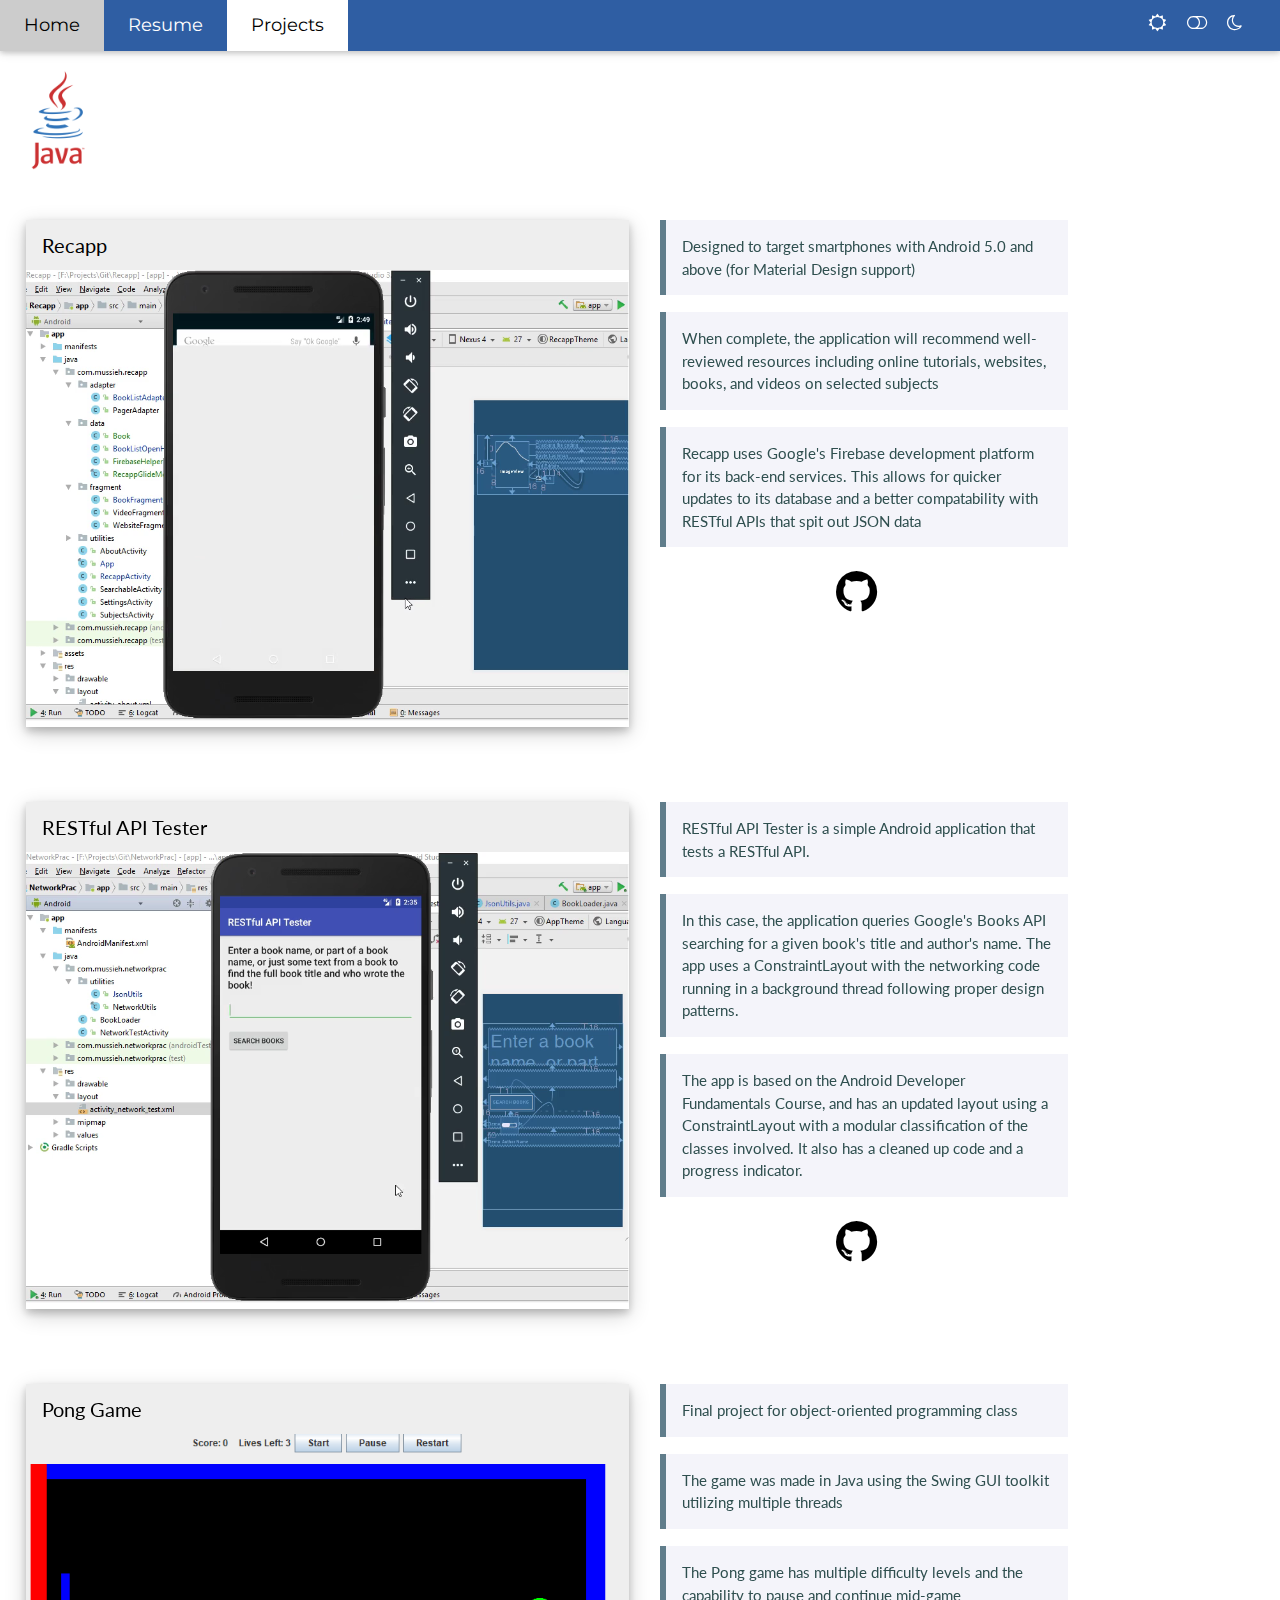
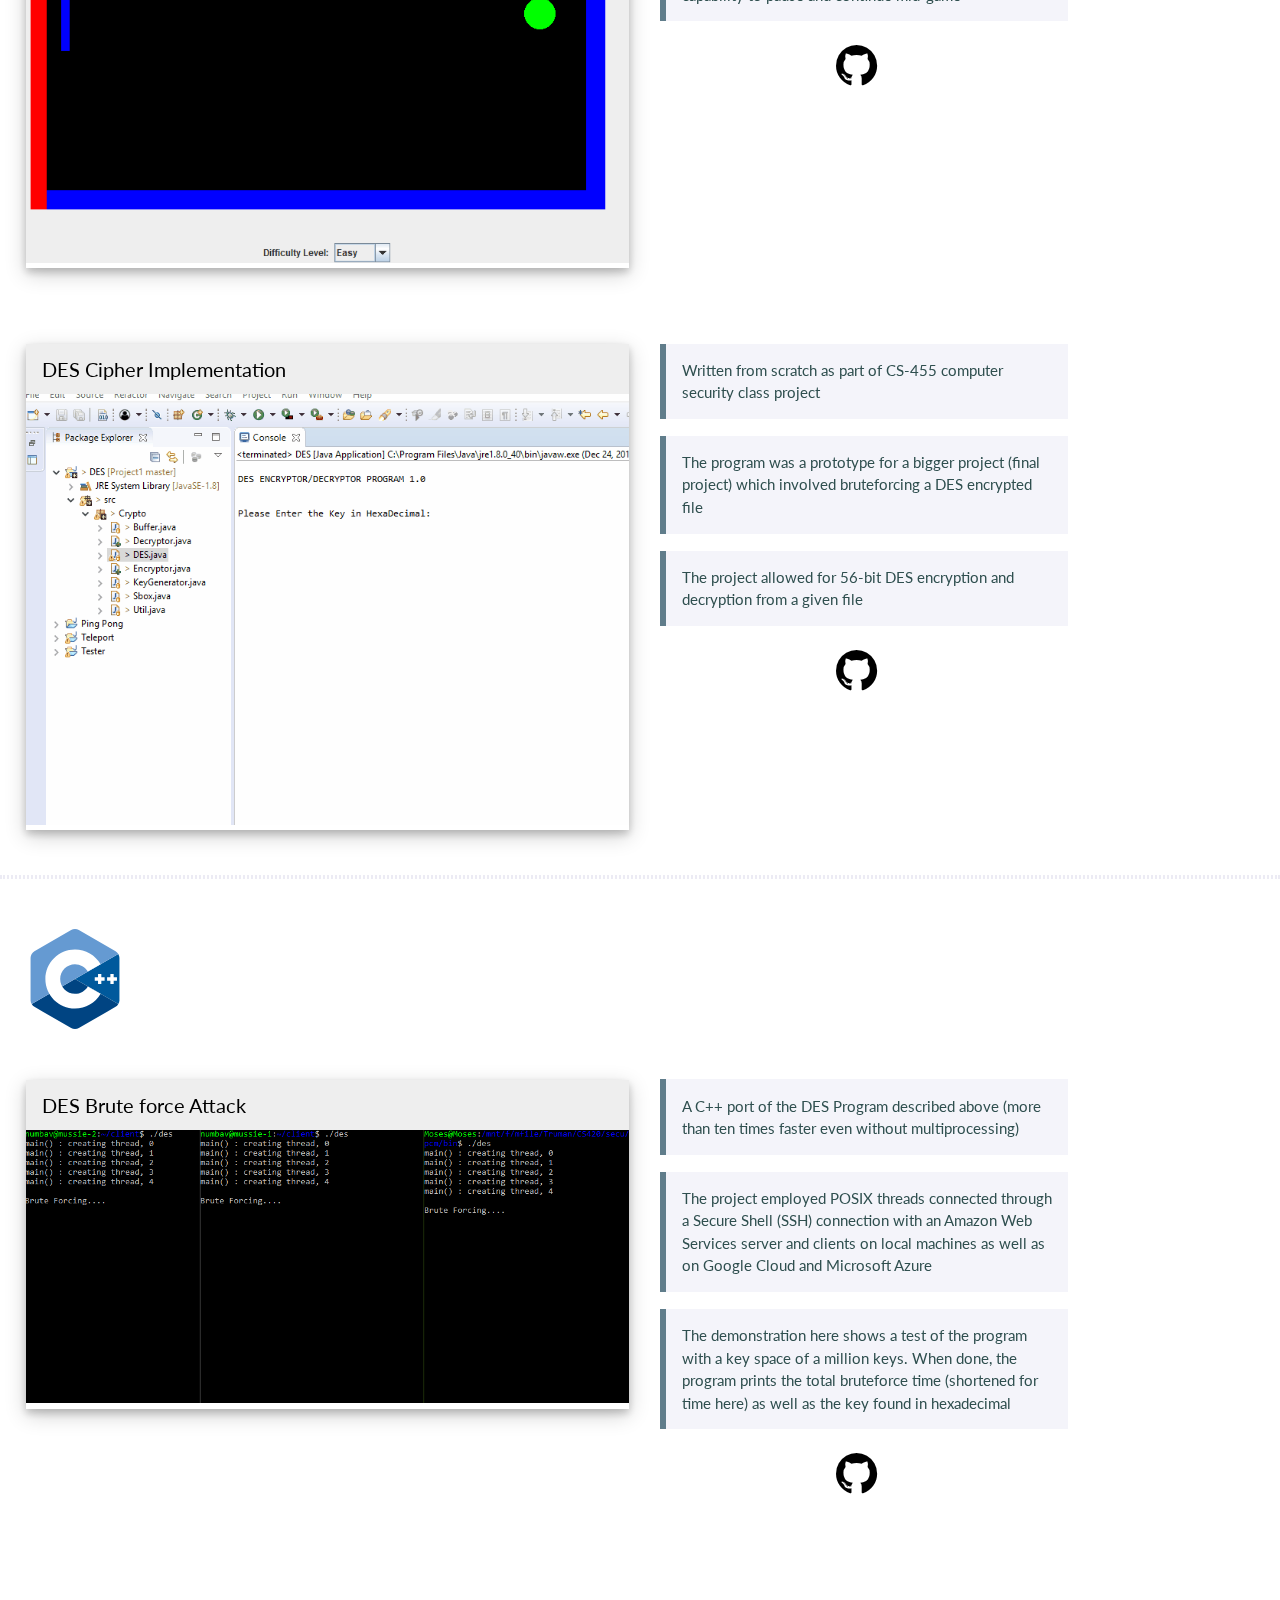
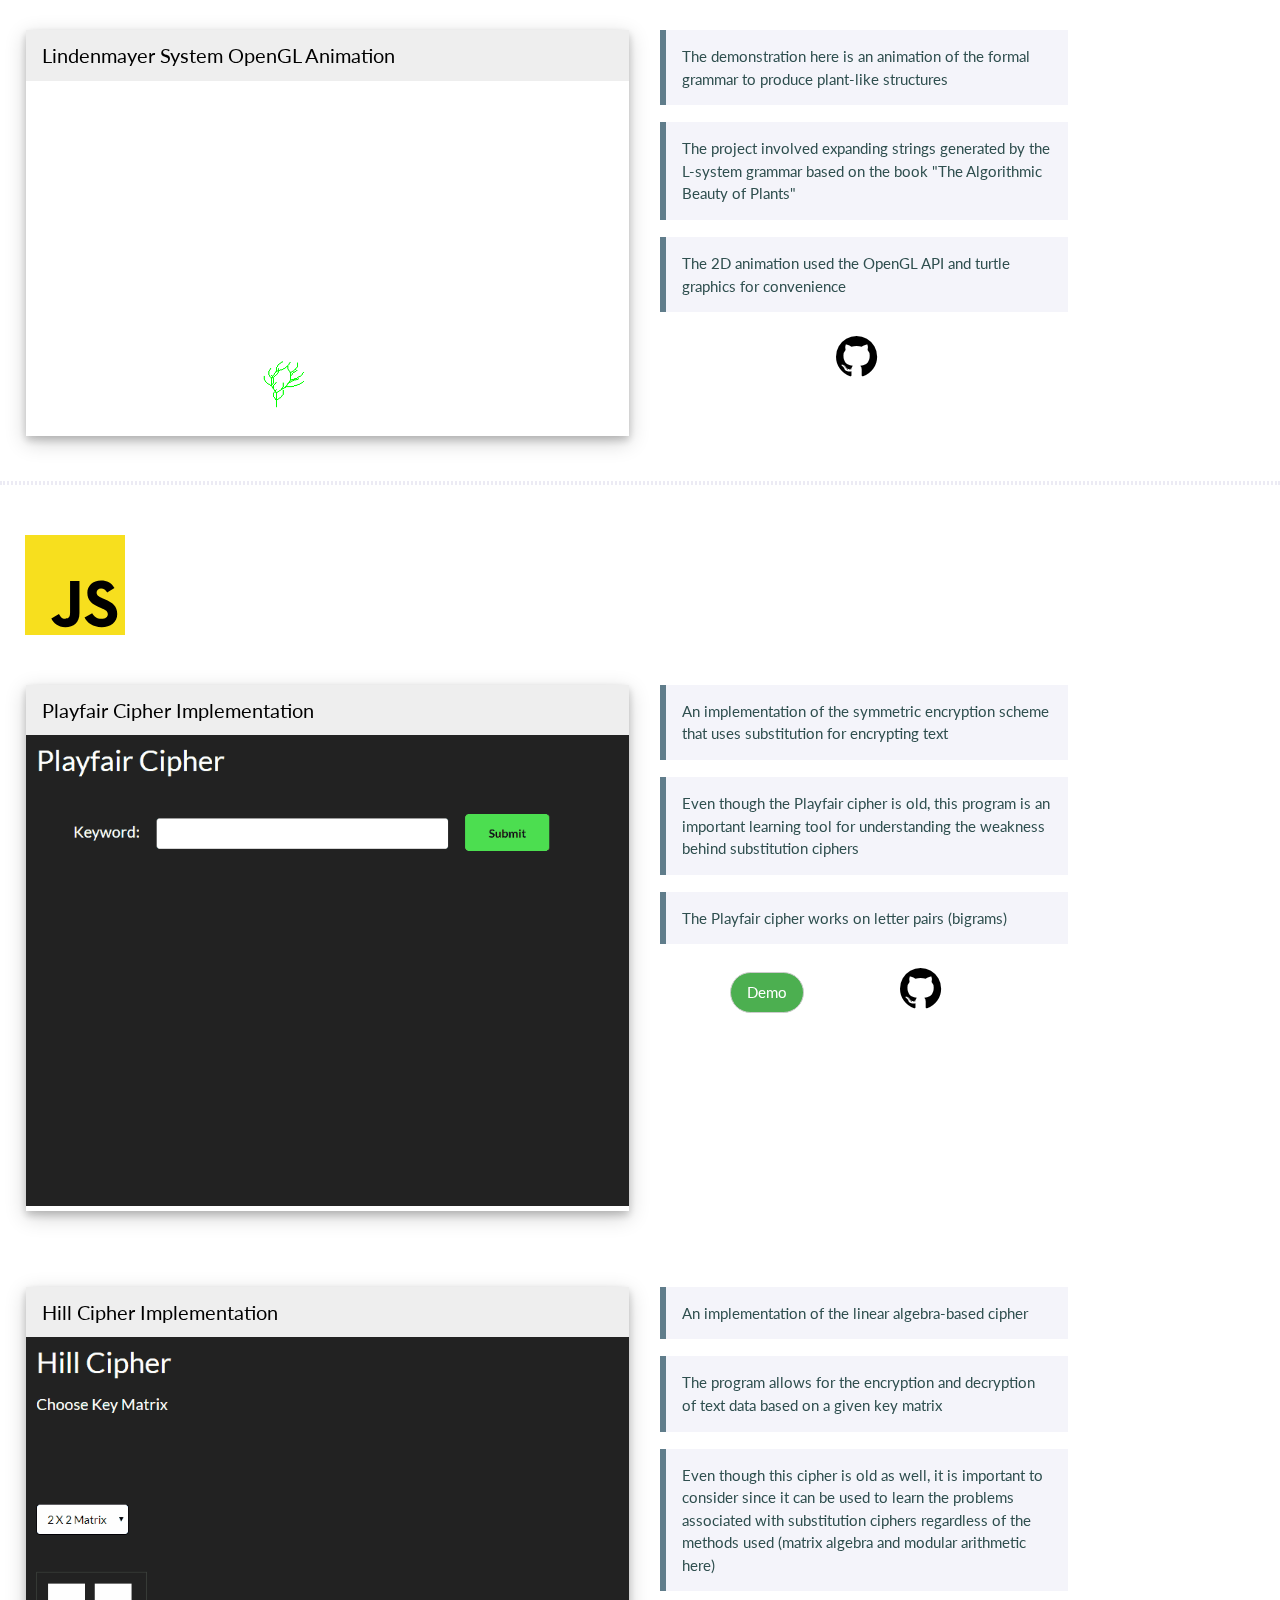
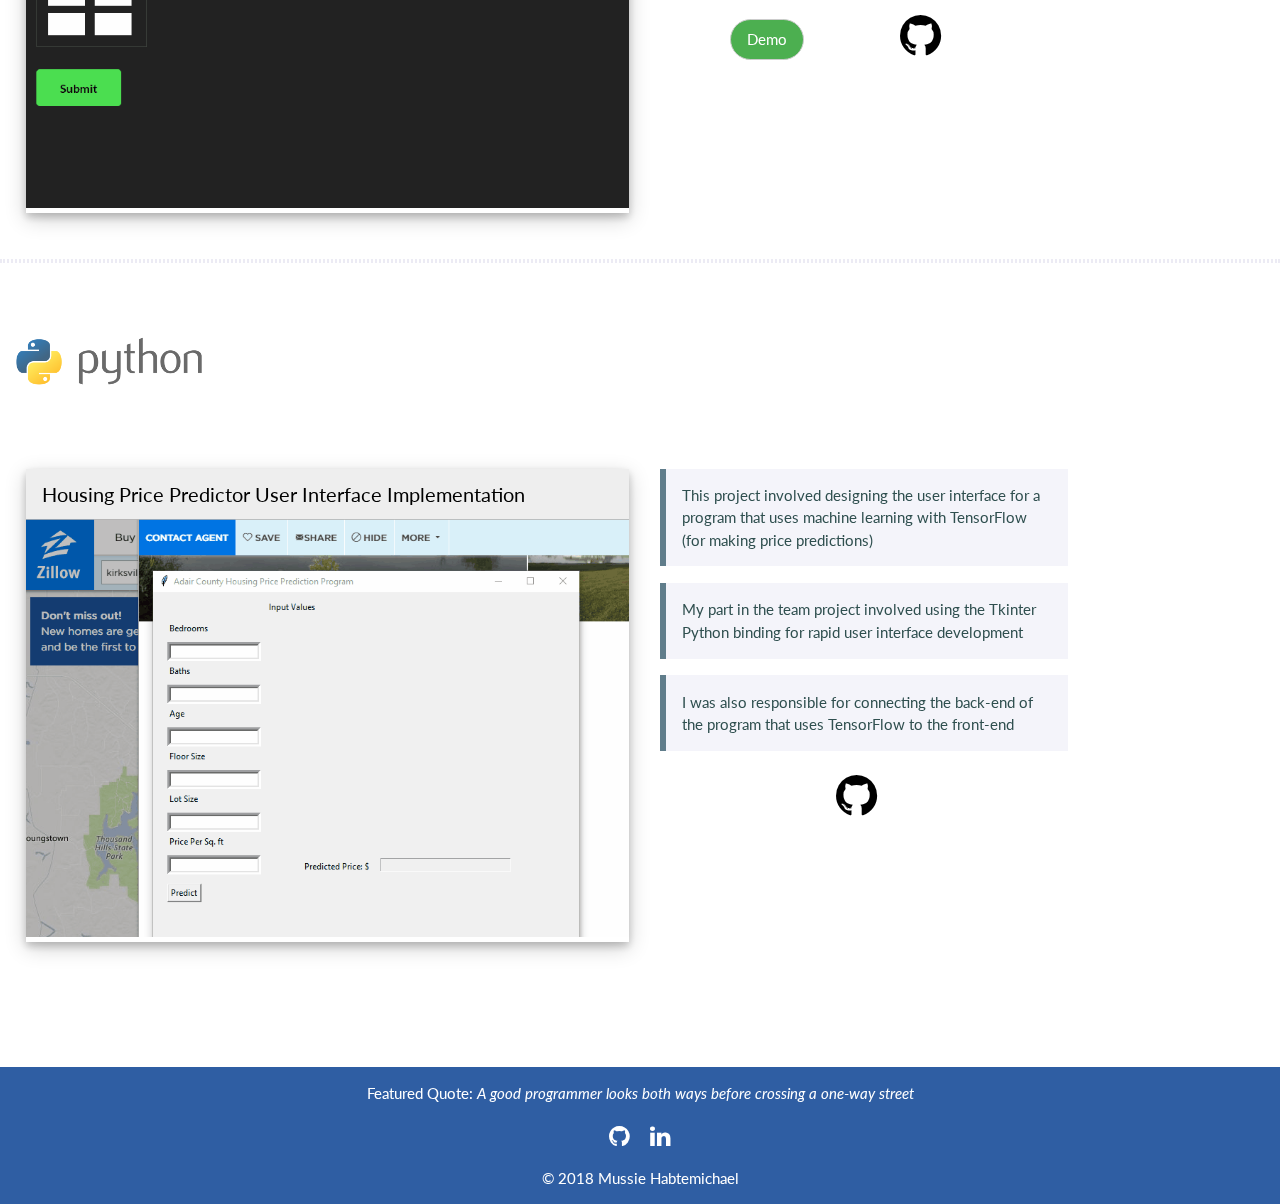
==== commit 6256a393: "remove progress bar" ====
--- a/projects.html
+++ b/projects.html
@@ -1 +1 @@
-<!DOCTYPE html><html lang=en-US><title>Mussie Habtemichael</title><meta charset=UTF-8><!--[if lt IE 9]><script src=https://oss.maxcdn.com/libs/html5shiv/3.7.0/html5shiv.js></script><![endif]--><meta content="width=device-width,initial-scale=1"name=viewport><link href=css/light.css rel=stylesheet id=theme-style><link href=css/dark.css rel="alternate stylesheet"><link href=img/favbl.png rel=icon id=favicon type=image/png><script src=js/theme.js></script><link href="https://fonts.googleapis.com/css?family=Lato"rel=stylesheet><link href="https://fonts.googleapis.com/css?family=Montserrat"rel=stylesheet><link href=https://cdnjs.cloudflare.com/ajax/libs/font-awesome/4.7.0/css/font-awesome.min.css rel=stylesheet><style>body,h1,h2,h3,h4,h5,h6{font-family:Lato,sans-serif}.w3-bar,button,h1{font-family:Montserrat,sans-serif}.fa-anchor,.fa-coffee{font-size:200px}</style><div class=w3-top><div class="theme w3-large w3-bar w3-card w3-left-align"><a class="w3-bar-item w3-button w3-padding-large nav-hover theme w3-hide-large w3-hide-medium w3-large w3-right"id=navSelect title="Toggle Navigation Menu"><i class="fa fa-bars"></i></a> <a href=https://mussieh.github.io class="w3-bar-item w3-button w3-padding-large">Home</a> <a href=https://mussieh.github.io/resume class="w3-bar-item w3-button w3-padding-large nav-hover w3-hide-small">Resume</a> <a href=# class="w3-bar-item w3-button w3-padding-large nav-hover w3-hide-small nav-theme">Projects</a><div class="w3-hide-small toggleMenu"><i class="fa w3-padding-small fa-sun-o"></i> <i class="fa w3-padding-small w3-hover-opacity fa-toggle-off"id=toggleButton></i><script src=js/theme.js></script><i class="fa w3-padding-small fa-moon-o"></i></div><div class="w3-hide-large w3-hide-medium toggleMenu"><i class="fa w3-padding-small w3-xlarge fa-sun-o"></i> <i class="fa w3-padding-small w3-hover-opacity w3-xlarge fa-toggle-off"id=largeToggleButton></i><script src=js/theme.js></script><i class="fa w3-padding-small w3-xlarge fa-moon-o"></i></div></div><div class="w3-hide-large w3-hide-medium w3-large nav-theme w3-bar-block w3-hide"id=navDemo><a href=https://mussieh.github.io class="w3-bar-item w3-button w3-padding-large">Home</a> <a href=https://mussieh.github.io/resume class="w3-bar-item w3-button w3-padding-large">Resume</a> <a href=# class="w3-bar-item w3-button w3-padding-large">Projects</a></div></div><div id=loading><img alt=Loading... src=img/loading.gif id=loading-image></div><img alt="Java Logo"src=img/java.png style=width:100px;height:100px;margin-top:70px;margin-left:10px><div class=w3-row><div class="w3-container w3-half"><div class=polaroid><div class="w3-container myblue"><h4>Recapp</h4></div><a href=https://github.com/mussieh/Recapp target=_blank><video autoplay class=iplay muted poster=img/droid.png><source src=media/droid.mp4 type=video/mp4>Your browser does not support HTML5 video. Please update your browser.</video></a></div></div><div class=w3-third><div class="notes w3-border-blue-grey w3-leftbar w3-panel"><p>Designed to target smartphones with Android 5.0 and above (for Material Design support)</div><div class="notes w3-border-blue-grey w3-leftbar w3-panel"><p>When complete, the application will recommend well-reviewed resources including online tutorials, websites, books, and videos on selected subjects</div><div class="notes w3-border-blue-grey w3-leftbar w3-panel"><p>Recapp uses Google's Firebase development platform for its back-end services. This allows for quicker updates to its database and a better compatability with RESTful APIs that spit out JSON data</div><a href=https://github.com/mussieh/RecApp target=_blank class=gitlink><i class="fa w3-padding-small w3-hover-opacity fa-github w3-xxxlarge"></i></a></div></div><div class=w3-row><div class="w3-container w3-half"><div class=polaroid><div class="w3-container myblue"><h4>RESTful API Tester</h4></div><a href=https://github.com/mussieh/RESTful_API_Tester target=_blank><video autoplay class=iplay muted poster=img/restfulAPI.png><source src=media/restfulAPI.mp4 type=video/mp4>Your browser does not support HTML5 video. Please update your browser.</video></a></div></div><div class=w3-third><div class="notes w3-border-blue-grey w3-leftbar w3-panel"><p>RESTful API Tester is a simple Android application that tests a RESTful API.</div><div class="notes w3-border-blue-grey w3-leftbar w3-panel"><p>In this case, the application queries Google's Books API searching for a given book's title and author's name. The app uses a ConstraintLayout with the networking code running in a background thread following proper design patterns.</div><div class="notes w3-border-blue-grey w3-leftbar w3-panel"><p>The app is based on the Android Developer Fundamentals Course, and has an updated layout using a ConstraintLayout with a modular classification of the classes involved. It also has a cleaned up code and a progress indicator.</div><a href=https://github.com/mussieh/RESTful_API_Tester target=_blank class=gitlink><i class="fa w3-padding-small w3-hover-opacity fa-github w3-xxxlarge"></i></a></div></div><div class=w3-row><div class="w3-container w3-half"><div class=polaroid><div class="w3-container myblue"><h4>Pong Game</h4></div><a href=https://github.com/mussieh/Ping-Pong-Java target=_blank><video autoplay class=iplay muted poster=img/pong.png><source src=media/pong.mp4 type=video/mp4>Your browser does not support HTML5 video. Please update your browser.</video></a></div></div><div class=w3-third><div class="notes w3-border-blue-grey w3-leftbar w3-panel"><p>Final project for object-oriented programming class</div><div class="notes w3-border-blue-grey w3-leftbar w3-panel"><p>The game was made in Java using the Swing GUI toolkit utilizing multiple threads</div><div class="notes w3-border-blue-grey w3-leftbar w3-panel"><p>The Pong game has multiple difficulty levels and the capability to pause and continue mid-game</div><a href=https://github.com/mussieh/Ping-Pong-Java target=_blank class=gitlink><i class="fa w3-padding-small w3-hover-opacity fa-github w3-xxxlarge"></i></a></div></div><div class=w3-row><div class="w3-container w3-half"><div class=polaroid><div class="w3-container myblue"><h4>DES Cipher Implementation</h4></div><a href=https://github.com/mussieh/DES-Java target=_blank><video autoplay class=iplay muted poster=img/des-java.png><source src=media/des-java.mp4 type=video/mp4>Your browser does not support HTML5 video. Please update your browser.</video></a></div></div><div class=w3-third><div class="notes w3-border-blue-grey w3-leftbar w3-panel"><p>Written from scratch as part of CS-455 computer security class project</div><div class="notes w3-border-blue-grey w3-leftbar w3-panel"><p>The program was a prototype for a bigger project (final project) which involved bruteforcing a DES encrypted file</div><div class="notes w3-border-blue-grey w3-leftbar w3-panel"><p>The project allowed for 56-bit DES encryption and decryption from a given file</div><a href=https://github.com/mussieh/DES-Java target=_blank class=gitlink><i class="fa w3-padding-small w3-hover-opacity fa-github w3-xxxlarge"></i></a></div></div><hr class=projhr><img alt="C++ Logo"src=img/c++.svg style=width:100px;height:100px;margin-top:30px;margin-left:25px><div class=w3-row><div class="w3-container w3-half"><div class=polaroid><div class="w3-container myblue"><h4>DES Brute force Attack</h4></div><a href=https://github.com/mussieh/DES_Brute-force-Attack target=_blank><video autoplay class=iplay muted poster=img/des-c++.png><source src=media/des-c++.mp4 type=video/mp4>Your browser does not support HTML5 video. Please update your browser.</video></a></div></div><div class=w3-third><div class="notes w3-border-blue-grey w3-leftbar w3-panel"><p>A C++ port of the DES Program described above (more than ten times faster even without multiprocessing)</div><div class="notes w3-border-blue-grey w3-leftbar w3-panel"><p>The project employed POSIX threads connected through a Secure Shell (SSH) connection with an Amazon Web Services server and clients on local machines as well as on Google Cloud and Microsoft Azure</div><div class="notes w3-border-blue-grey w3-leftbar w3-panel"><p>The demonstration here shows a test of the program with a key space of a million keys. When done, the program prints the total bruteforce time (shortened for time here) as well as the key found in hexadecimal</div><a href=https://github.com/mussieh/DES_Brute-force-Attack target=_blank class=gitlink><i class="fa w3-padding-small w3-hover-opacity fa-github w3-xxxlarge"></i></a></div></div><div class=w3-row style=margin-top:10%><div class="w3-container w3-half"><div class=polaroid><div class="w3-container myblue"><h4>Lindenmayer System OpenGL Animation</h4></div><a href=https://github.com/mussieh/Lindenmayer-System-Animation target=_blank><video autoplay class=iplay muted poster=img/lsys.png><source src=media/lsys.mp4 type=video/mp4>Your browser does not support HTML5 video. Please update your browser.</video></a></div></div><div class=w3-third><div class="notes w3-border-blue-grey w3-leftbar w3-panel"><p>The demonstration here is an animation of the formal grammar to produce plant-like structures</div><div class="notes w3-border-blue-grey w3-leftbar w3-panel"><p>The project involved expanding strings generated by the L-system grammar based on the book "The Algorithmic Beauty of Plants"</div><div class="notes w3-border-blue-grey w3-leftbar w3-panel"><p>The 2D animation used the OpenGL API and turtle graphics for convenience</div><a href=https://github.com/mussieh/Lindenmayer-System-Animation target=_blank class=gitlink><i class="fa w3-padding-small w3-hover-opacity fa-github w3-xxxlarge"></i></a></div></div><hr class=projhr><img alt="JavaScript Logo"src=img/jslogo.svg style=width:100px;height:100px;margin-top:30px;margin-left:25px><div class=w3-row><div class="w3-container w3-half"><div class=polaroid><div class="w3-container myblue"><h4>Playfair Cipher Implementation</h4></div><a href=https://github.com/mussieh/Playfair-Cipher target=_blank><video autoplay class=iplay muted poster=img/play-fair.png><source src=media/play-fair.mp4 type=video/mp4>Your browser does not support HTML5 video. Please update your browser.</video></a></div></div><div class=w3-third><div class="notes w3-border-blue-grey w3-leftbar w3-panel"><p>An implementation of the symmetric encryption scheme that uses substitution for encrypting text</div><div class="notes w3-border-blue-grey w3-leftbar w3-panel"><p>Even though the Playfair cipher is old, this program is an important learning tool for understanding the weakness behind substitution ciphers</div><div class="notes w3-border-blue-grey w3-leftbar w3-panel"><p>The Playfair cipher works on letter pairs (bigrams)</div><div class=gitlink-container><a href=https://mussieh.github.io/projects/playfair/playfair target=_blank class="demoj w3-border w3-btn w3-green w3-round-xxlarge">Demo</a> <a href=https://github.com/mussieh/Playfair-Cipher target=_blank class=demo><i class="fa w3-padding-small w3-hover-opacity fa-github w3-xxxlarge"></i></a></div></div></div><div class=w3-row><div class="w3-container w3-half"><div class=polaroid><div class="w3-container myblue"><h4>Hill Cipher Implementation</h4></div><a href=https://github.com/mussieh/Hill-Cipher target=_blank><video autoplay class=iplay muted poster=img/hill-cipher.png><source src=media/hill-cipher.mp4 type=video/mp4>Your browser does not support HTML5 video. Please update your browser.</video></a></div></div><div class=w3-third><div class="notes w3-border-blue-grey w3-leftbar w3-panel"><p>An implementation of the linear algebra-based cipher</div><div class="notes w3-border-blue-grey w3-leftbar w3-panel"><p>The program allows for the encryption and decryption of text data based on a given key matrix</div><div class="notes w3-border-blue-grey w3-leftbar w3-panel"><p>Even though this cipher is old as well, it is important to consider since it can be used to learn the problems associated with substitution ciphers regardless of the methods used (matrix algebra and modular arithmetic here)</div><div class=gitlink-container><a href=https://mussieh.github.io/projects/hill-cipher/hill-cipher target=_blank class="demoj w3-border w3-btn w3-green w3-round-xxlarge">Demo</a> <a href=https://github.com/mussieh/Hill-Cipher target=_blank class=demo><i class="fa w3-padding-small w3-hover-opacity fa-github w3-xxxlarge"></i></a></div></div></div><hr class=projhr><img alt="Python Logo"src=img/python.png style=margin-top:30px;margin-left:10px><div class=w3-row><div class="w3-container w3-half"><div class=polaroid><div class="w3-container myblue"><h4>Housing Price Predictor User Interface Implementation</h4></div><a href=https://github.com/mussieh/Housing-Price-Predictor target=_blank><video autoplay class=iplay muted poster=img/housing.png><source src=media/housing.mp4 type=video/mp4>Your browser does not support HTML5 video. Please update your browser.</video></a></div></div><div class=w3-third><div class="notes w3-border-blue-grey w3-leftbar w3-panel"><p>This project involved designing the user interface for a program that uses machine learning with TensorFlow (for making price predictions)</div><div class="notes w3-border-blue-grey w3-leftbar w3-panel"><p>My part in the team project involved using the Tkinter Python binding for rapid user interface development</div><div class="notes w3-border-blue-grey w3-leftbar w3-panel"><p>I was also responsible for connecting the back-end of the program that uses TensorFlow to the front-end</div><a href=https://github.com/mussieh/Housing-Price-Predictor target=_blank class=gitlink><i class="fa w3-padding-small w3-hover-opacity fa-github w3-xxxlarge"></i></a></div></div><footer class="w3-container theme w3-center w3-margin-top"><p>Featured Quote: <span style=font-style:italic>A good programmer looks both ways before crossing a one-way street</span></p><a href=https://github.com/mussieh target=_blank><i class="fa w3-padding-small w3-hover-opacity fa-github w3-xlarge"></i></a> <a href=https://www.linkedin.com/in/mussie-habtemichael target=_blank><i class="fa w3-padding-small w3-hover-opacity w3-xlarge fa-linkedin"></i></a><p>© 2018 Mussie Habtemichael</footer><script src=js/responsive.js></script>
+<!DOCTYPE html><html lang=en-US><title>Mussie Habtemichael</title><meta charset=UTF-8><!--[if lt IE 9]><script src=https://oss.maxcdn.com/libs/html5shiv/3.7.0/html5shiv.js></script><![endif]--><meta content="width=device-width,initial-scale=1"name=viewport><link href=css/light.css rel=stylesheet id=theme-style><link href=css/dark.css rel="alternate stylesheet"><link href=img/favbl.png rel=icon id=favicon type=image/png><script src=js/theme.js></script><link href="https://fonts.googleapis.com/css?family=Lato"rel=stylesheet><link href="https://fonts.googleapis.com/css?family=Montserrat"rel=stylesheet><link href=https://cdnjs.cloudflare.com/ajax/libs/font-awesome/4.7.0/css/font-awesome.min.css rel=stylesheet><style>body,h1,h2,h3,h4,h5,h6{font-family:Lato,sans-serif}.w3-bar,button,h1{font-family:Montserrat,sans-serif}.fa-anchor,.fa-coffee{font-size:200px}</style><div class=w3-top><div class="theme w3-large w3-bar w3-card w3-left-align"><a class="w3-bar-item w3-button w3-padding-large nav-hover theme w3-hide-large w3-hide-medium w3-large w3-right"id=navSelect title="Toggle Navigation Menu"><i class="fa fa-bars"></i></a> <a href=https://mussieh.github.io class="w3-bar-item w3-button w3-padding-large">Home</a> <a href=https://mussieh.github.io/resume class="w3-bar-item w3-button w3-padding-large nav-hover w3-hide-small">Resume</a> <a href=# class="w3-bar-item w3-button w3-padding-large nav-hover w3-hide-small nav-theme">Projects</a><div class="w3-hide-small toggleMenu"><i class="fa w3-padding-small fa-sun-o"></i> <i class="fa w3-padding-small w3-hover-opacity fa-toggle-off"id=toggleButton></i><script src=js/theme.js></script><i class="fa w3-padding-small fa-moon-o"></i></div><div class="w3-hide-large w3-hide-medium toggleMenu"><i class="fa w3-padding-small w3-xlarge fa-sun-o"></i> <i class="fa w3-padding-small w3-hover-opacity w3-xlarge fa-toggle-off"id=largeToggleButton></i><script src=js/theme.js></script><i class="fa w3-padding-small w3-xlarge fa-moon-o"></i></div></div><div class="w3-hide-large w3-hide-medium w3-large nav-theme w3-bar-block w3-hide"id=navDemo><a href=https://mussieh.github.io class="w3-bar-item w3-button w3-padding-large">Home</a> <a href=https://mussieh.github.io/resume class="w3-bar-item w3-button w3-padding-large">Resume</a> <a href=# class="w3-bar-item w3-button w3-padding-large">Projects</a></div></div><img alt="Java Logo"src=img/java.png style=width:100px;height:100px;margin-top:70px;margin-left:10px><div class=w3-row><div class="w3-container w3-half"><div class=polaroid><div class="w3-container myblue"><h4>Recapp</h4></div><a href=https://github.com/mussieh/Recapp target=_blank><video autoplay class=iplay muted poster=img/droid.png><source src=media/droid.mp4 type=video/mp4>Your browser does not support HTML5 video. Please update your browser.</video></a></div></div><div class=w3-third><div class="notes w3-border-blue-grey w3-leftbar w3-panel"><p>Designed to target smartphones with Android 5.0 and above (for Material Design support)</div><div class="notes w3-border-blue-grey w3-leftbar w3-panel"><p>When complete, the application will recommend well-reviewed resources including online tutorials, websites, books, and videos on selected subjects</div><div class="notes w3-border-blue-grey w3-leftbar w3-panel"><p>Recapp uses Google's Firebase development platform for its back-end services. This allows for quicker updates to its database and a better compatability with RESTful APIs that spit out JSON data</div><a href=https://github.com/mussieh/RecApp target=_blank class=gitlink><i class="fa w3-padding-small w3-hover-opacity fa-github w3-xxxlarge"></i></a></div></div><div class=w3-row><div class="w3-container w3-half"><div class=polaroid><div class="w3-container myblue"><h4>RESTful API Tester</h4></div><a href=https://github.com/mussieh/RESTful_API_Tester target=_blank><video autoplay class=iplay muted poster=img/restfulAPI.png><source src=media/restfulAPI.mp4 type=video/mp4>Your browser does not support HTML5 video. Please update your browser.</video></a></div></div><div class=w3-third><div class="notes w3-border-blue-grey w3-leftbar w3-panel"><p>RESTful API Tester is a simple Android application that tests a RESTful API.</div><div class="notes w3-border-blue-grey w3-leftbar w3-panel"><p>In this case, the application queries Google's Books API searching for a given book's title and author's name. The app uses a ConstraintLayout with the networking code running in a background thread following proper design patterns.</div><div class="notes w3-border-blue-grey w3-leftbar w3-panel"><p>The app is based on the Android Developer Fundamentals Course, and has an updated layout using a ConstraintLayout with a modular classification of the classes involved. It also has a cleaned up code and a progress indicator.</div><a href=https://github.com/mussieh/RESTful_API_Tester target=_blank class=gitlink><i class="fa w3-padding-small w3-hover-opacity fa-github w3-xxxlarge"></i></a></div></div><div class=w3-row><div class="w3-container w3-half"><div class=polaroid><div class="w3-container myblue"><h4>Pong Game</h4></div><a href=https://github.com/mussieh/Ping-Pong-Java target=_blank><video autoplay class=iplay muted poster=img/pong.png><source src=media/pong.mp4 type=video/mp4>Your browser does not support HTML5 video. Please update your browser.</video></a></div></div><div class=w3-third><div class="notes w3-border-blue-grey w3-leftbar w3-panel"><p>Final project for object-oriented programming class</div><div class="notes w3-border-blue-grey w3-leftbar w3-panel"><p>The game was made in Java using the Swing GUI toolkit utilizing multiple threads</div><div class="notes w3-border-blue-grey w3-leftbar w3-panel"><p>The Pong game has multiple difficulty levels and the capability to pause and continue mid-game</div><a href=https://github.com/mussieh/Ping-Pong-Java target=_blank class=gitlink><i class="fa w3-padding-small w3-hover-opacity fa-github w3-xxxlarge"></i></a></div></div><div class=w3-row><div class="w3-container w3-half"><div class=polaroid><div class="w3-container myblue"><h4>DES Cipher Implementation</h4></div><a href=https://github.com/mussieh/DES-Java target=_blank><video autoplay class=iplay muted poster=img/des-java.png><source src=media/des-java.mp4 type=video/mp4>Your browser does not support HTML5 video. Please update your browser.</video></a></div></div><div class=w3-third><div class="notes w3-border-blue-grey w3-leftbar w3-panel"><p>Written from scratch as part of CS-455 computer security class project</div><div class="notes w3-border-blue-grey w3-leftbar w3-panel"><p>The program was a prototype for a bigger project (final project) which involved bruteforcing a DES encrypted file</div><div class="notes w3-border-blue-grey w3-leftbar w3-panel"><p>The project allowed for 56-bit DES encryption and decryption from a given file</div><a href=https://github.com/mussieh/DES-Java target=_blank class=gitlink><i class="fa w3-padding-small w3-hover-opacity fa-github w3-xxxlarge"></i></a></div></div><hr class=projhr><img alt="C++ Logo"src=img/c++.svg style=width:100px;height:100px;margin-top:30px;margin-left:25px><div class=w3-row><div class="w3-container w3-half"><div class=polaroid><div class="w3-container myblue"><h4>DES Brute force Attack</h4></div><a href=https://github.com/mussieh/DES_Brute-force-Attack target=_blank><video autoplay class=iplay muted poster=img/des-c++.png><source src=media/des-c++.mp4 type=video/mp4>Your browser does not support HTML5 video. Please update your browser.</video></a></div></div><div class=w3-third><div class="notes w3-border-blue-grey w3-leftbar w3-panel"><p>A C++ port of the DES Program described above (more than ten times faster even without multiprocessing)</div><div class="notes w3-border-blue-grey w3-leftbar w3-panel"><p>The project employed POSIX threads connected through a Secure Shell (SSH) connection with an Amazon Web Services server and clients on local machines as well as on Google Cloud and Microsoft Azure</div><div class="notes w3-border-blue-grey w3-leftbar w3-panel"><p>The demonstration here shows a test of the program with a key space of a million keys. When done, the program prints the total bruteforce time (shortened for time here) as well as the key found in hexadecimal</div><a href=https://github.com/mussieh/DES_Brute-force-Attack target=_blank class=gitlink><i class="fa w3-padding-small w3-hover-opacity fa-github w3-xxxlarge"></i></a></div></div><div class=w3-row style=margin-top:10%><div class="w3-container w3-half"><div class=polaroid><div class="w3-container myblue"><h4>Lindenmayer System OpenGL Animation</h4></div><a href=https://github.com/mussieh/Lindenmayer-System-Animation target=_blank><video autoplay class=iplay muted poster=img/lsys.png><source src=media/lsys.mp4 type=video/mp4>Your browser does not support HTML5 video. Please update your browser.</video></a></div></div><div class=w3-third><div class="notes w3-border-blue-grey w3-leftbar w3-panel"><p>The demonstration here is an animation of the formal grammar to produce plant-like structures</div><div class="notes w3-border-blue-grey w3-leftbar w3-panel"><p>The project involved expanding strings generated by the L-system grammar based on the book "The Algorithmic Beauty of Plants"</div><div class="notes w3-border-blue-grey w3-leftbar w3-panel"><p>The 2D animation used the OpenGL API and turtle graphics for convenience</div><a href=https://github.com/mussieh/Lindenmayer-System-Animation target=_blank class=gitlink><i class="fa w3-padding-small w3-hover-opacity fa-github w3-xxxlarge"></i></a></div></div><hr class=projhr><img alt="JavaScript Logo"src=img/jslogo.svg style=width:100px;height:100px;margin-top:30px;margin-left:25px><div class=w3-row><div class="w3-container w3-half"><div class=polaroid><div class="w3-container myblue"><h4>Playfair Cipher Implementation</h4></div><a href=https://github.com/mussieh/Playfair-Cipher target=_blank><video autoplay class=iplay muted poster=img/play-fair.png><source src=media/play-fair.mp4 type=video/mp4>Your browser does not support HTML5 video. Please update your browser.</video></a></div></div><div class=w3-third><div class="notes w3-border-blue-grey w3-leftbar w3-panel"><p>An implementation of the symmetric encryption scheme that uses substitution for encrypting text</div><div class="notes w3-border-blue-grey w3-leftbar w3-panel"><p>Even though the Playfair cipher is old, this program is an important learning tool for understanding the weakness behind substitution ciphers</div><div class="notes w3-border-blue-grey w3-leftbar w3-panel"><p>The Playfair cipher works on letter pairs (bigrams)</div><div class=gitlink-container><a href=https://mussieh.github.io/projects/playfair/playfair target=_blank class="demoj w3-border w3-btn w3-green w3-round-xxlarge">Demo</a> <a href=https://github.com/mussieh/Playfair-Cipher target=_blank class=demo><i class="fa w3-padding-small w3-hover-opacity fa-github w3-xxxlarge"></i></a></div></div></div><div class=w3-row><div class="w3-container w3-half"><div class=polaroid><div class="w3-container myblue"><h4>Hill Cipher Implementation</h4></div><a href=https://github.com/mussieh/Hill-Cipher target=_blank><video autoplay class=iplay muted poster=img/hill-cipher.png><source src=media/hill-cipher.mp4 type=video/mp4>Your browser does not support HTML5 video. Please update your browser.</video></a></div></div><div class=w3-third><div class="notes w3-border-blue-grey w3-leftbar w3-panel"><p>An implementation of the linear algebra-based cipher</div><div class="notes w3-border-blue-grey w3-leftbar w3-panel"><p>The program allows for the encryption and decryption of text data based on a given key matrix</div><div class="notes w3-border-blue-grey w3-leftbar w3-panel"><p>Even though this cipher is old as well, it is important to consider since it can be used to learn the problems associated with substitution ciphers regardless of the methods used (matrix algebra and modular arithmetic here)</div><div class=gitlink-container><a href=https://mussieh.github.io/projects/hill-cipher/hill-cipher target=_blank class="demoj w3-border w3-btn w3-green w3-round-xxlarge">Demo</a> <a href=https://github.com/mussieh/Hill-Cipher target=_blank class=demo><i class="fa w3-padding-small w3-hover-opacity fa-github w3-xxxlarge"></i></a></div></div></div><hr class=projhr><img alt="Python Logo"src=img/python.png style=margin-top:30px;margin-left:10px><div class=w3-row><div class="w3-container w3-half"><div class=polaroid><div class="w3-container myblue"><h4>Housing Price Predictor User Interface Implementation</h4></div><a href=https://github.com/mussieh/Housing-Price-Predictor target=_blank><video autoplay class=iplay muted poster=img/housing.png><source src=media/housing.mp4 type=video/mp4>Your browser does not support HTML5 video. Please update your browser.</video></a></div></div><div class=w3-third><div class="notes w3-border-blue-grey w3-leftbar w3-panel"><p>This project involved designing the user interface for a program that uses machine learning with TensorFlow (for making price predictions)</div><div class="notes w3-border-blue-grey w3-leftbar w3-panel"><p>My part in the team project involved using the Tkinter Python binding for rapid user interface development</div><div class="notes w3-border-blue-grey w3-leftbar w3-panel"><p>I was also responsible for connecting the back-end of the program that uses TensorFlow to the front-end</div><a href=https://github.com/mussieh/Housing-Price-Predictor target=_blank class=gitlink><i class="fa w3-padding-small w3-hover-opacity fa-github w3-xxxlarge"></i></a></div></div><footer class="w3-container theme w3-center w3-margin-top"><p>Featured Quote: <span style=font-style:italic>A good programmer looks both ways before crossing a one-way street</span></p><a href=https://github.com/mussieh target=_blank><i class="fa w3-padding-small w3-hover-opacity fa-github w3-xlarge"></i></a> <a href=https://www.linkedin.com/in/mussie-habtemichael target=_blank><i class="fa w3-padding-small w3-hover-opacity w3-xlarge fa-linkedin"></i></a><p>© 2018 Mussie Habtemichael</footer><script src=js/responsive.js></script>
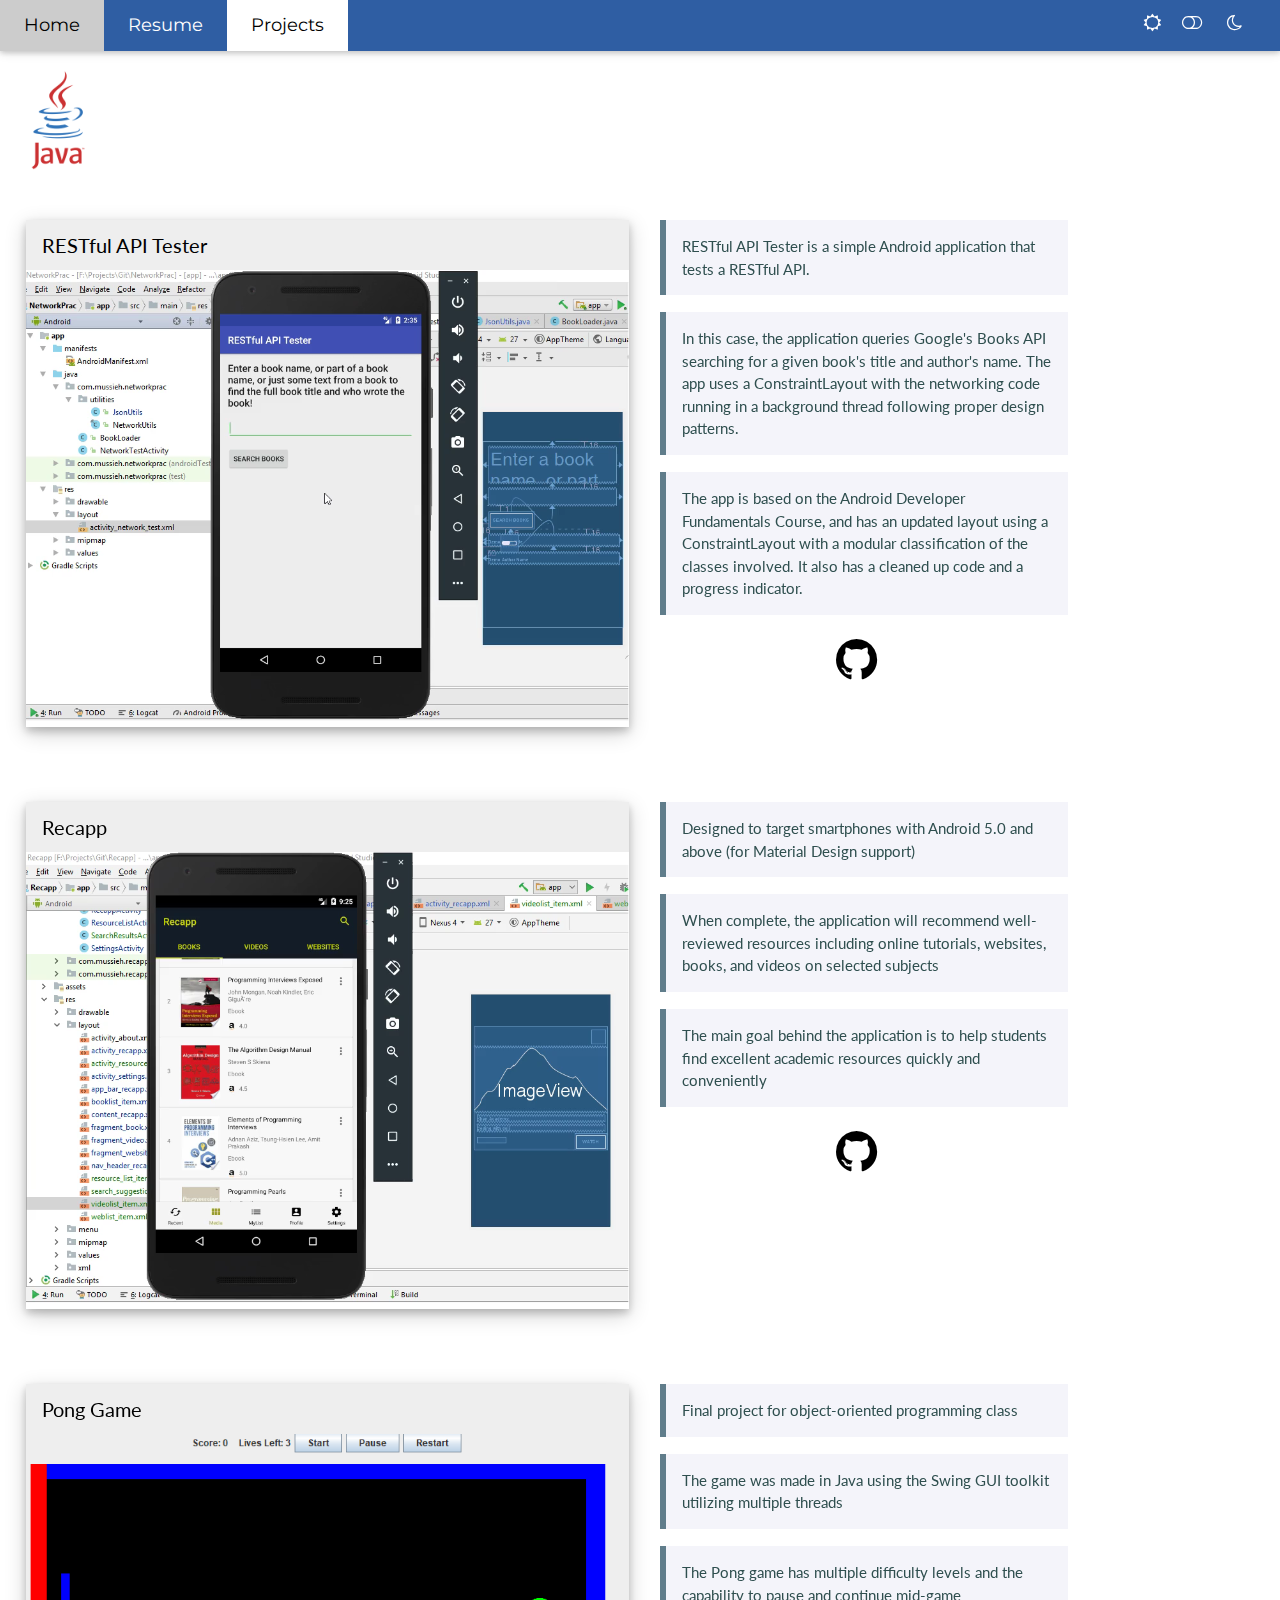
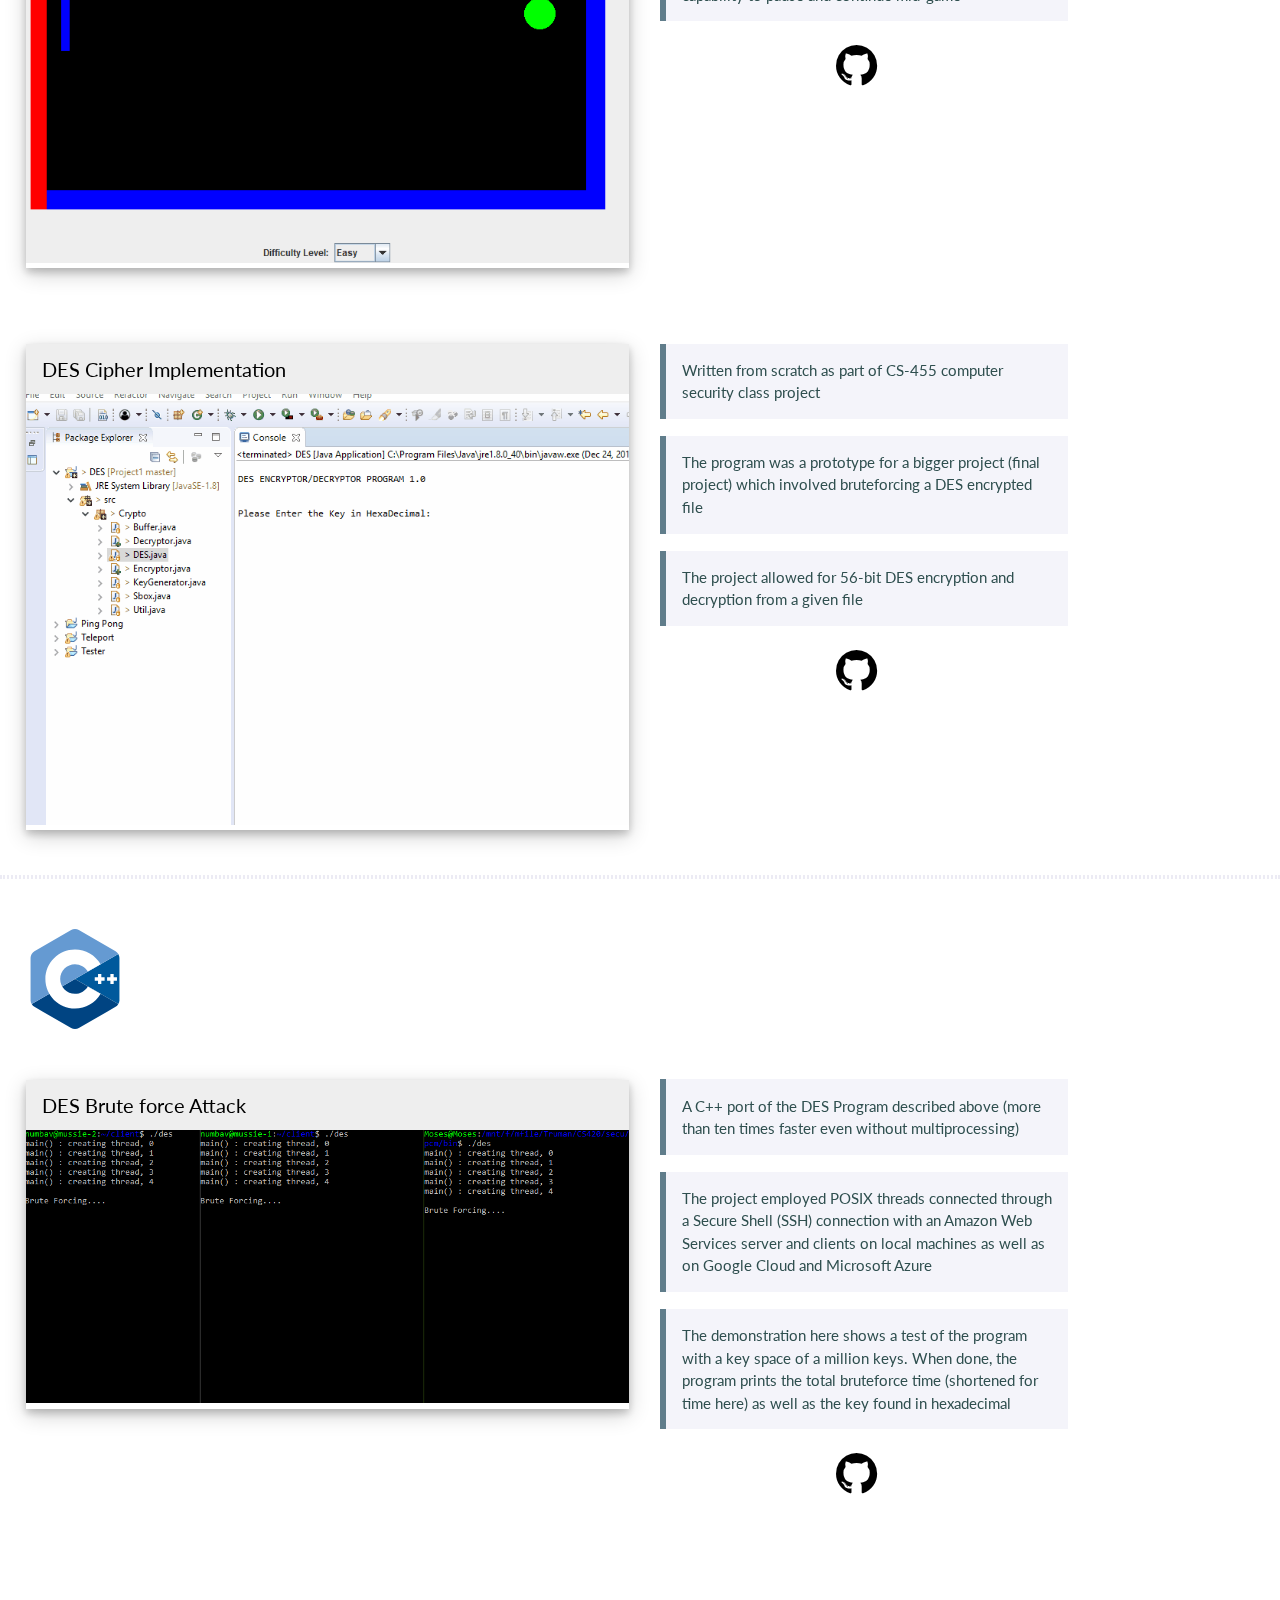
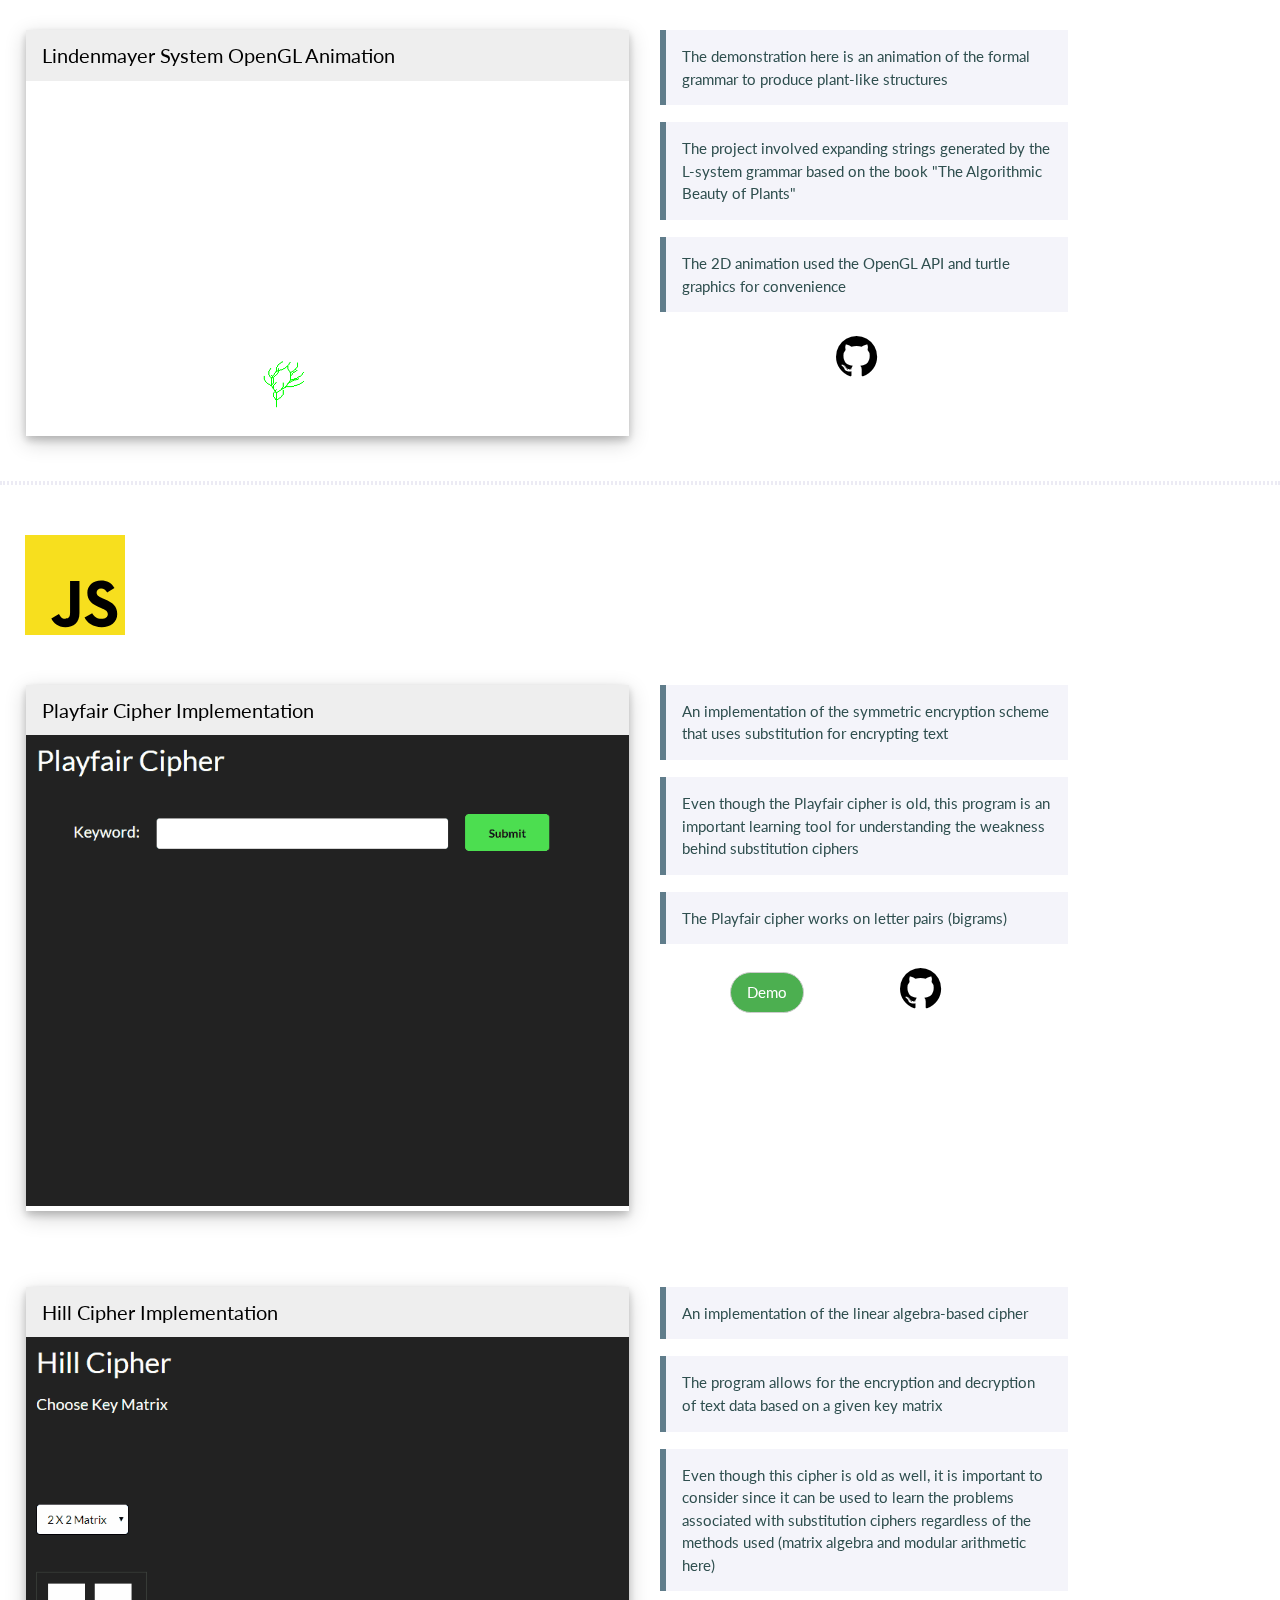
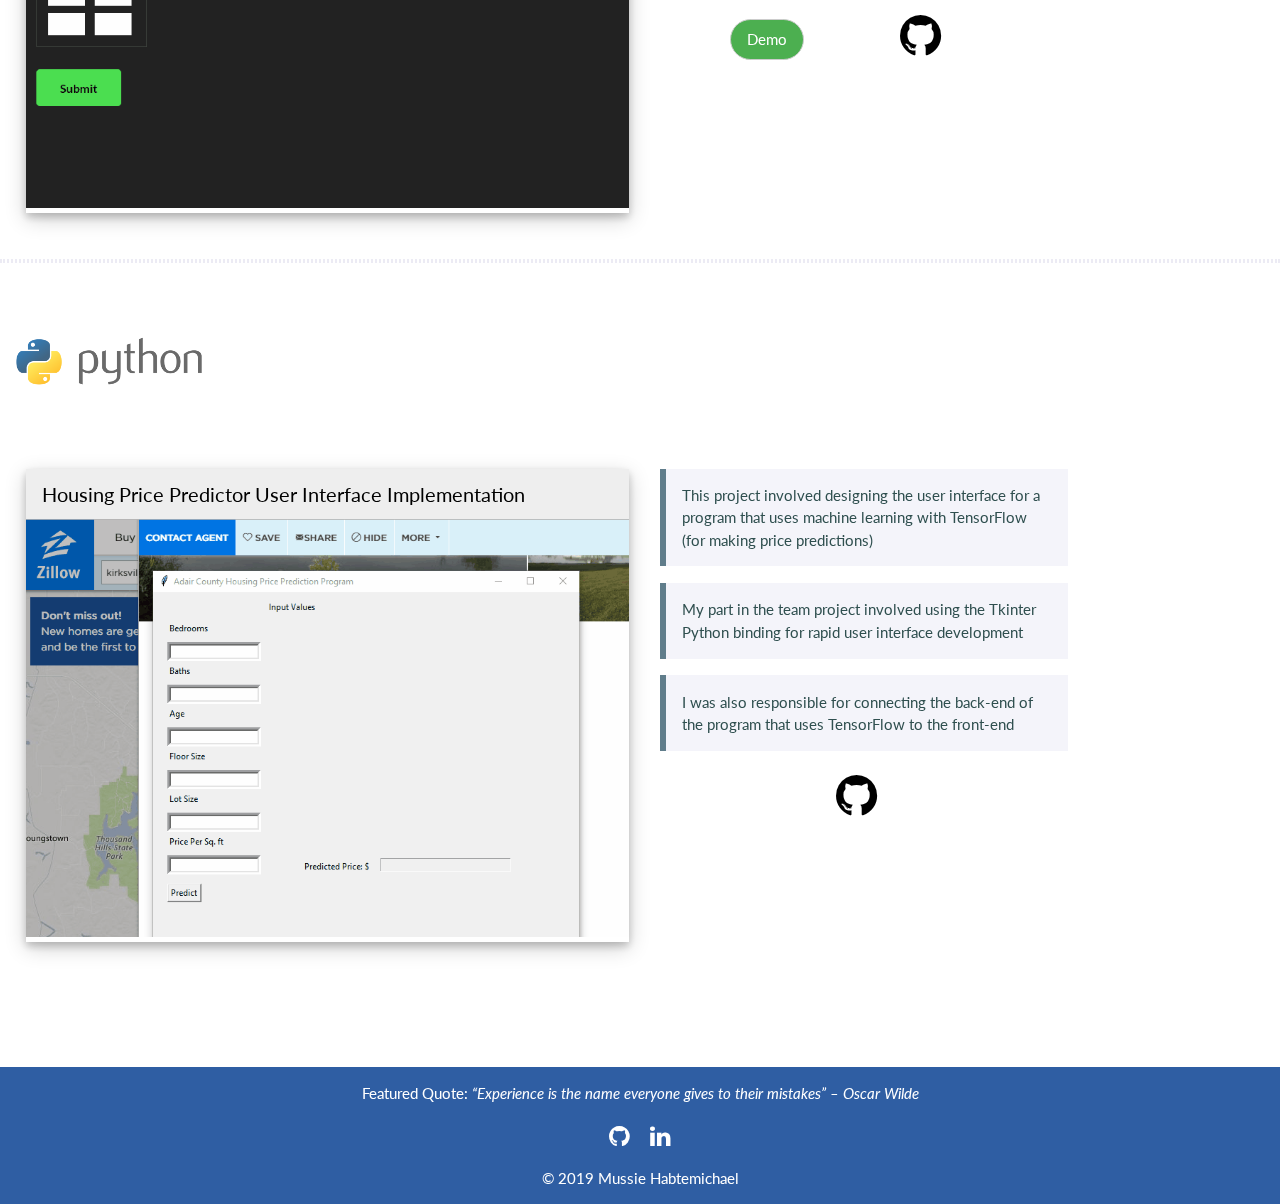
==== commit 737e3f5e: "Updated website for 2019 changes" ====
--- a/projects.html
+++ b/projects.html
@@ -1 +1,340 @@
-<!DOCTYPE html><html lang=en-US><title>Mussie Habtemichael</title><meta charset=UTF-8><!--[if lt IE 9]><script src=https://oss.maxcdn.com/libs/html5shiv/3.7.0/html5shiv.js></script><![endif]--><meta content="width=device-width,initial-scale=1"name=viewport><link href=css/light.css rel=stylesheet id=theme-style><link href=css/dark.css rel="alternate stylesheet"><link href=img/favbl.png rel=icon id=favicon type=image/png><script src=js/theme.js></script><link href="https://fonts.googleapis.com/css?family=Lato"rel=stylesheet><link href="https://fonts.googleapis.com/css?family=Montserrat"rel=stylesheet><link href=https://cdnjs.cloudflare.com/ajax/libs/font-awesome/4.7.0/css/font-awesome.min.css rel=stylesheet><style>body,h1,h2,h3,h4,h5,h6{font-family:Lato,sans-serif}.w3-bar,button,h1{font-family:Montserrat,sans-serif}.fa-anchor,.fa-coffee{font-size:200px}</style><div class=w3-top><div class="theme w3-large w3-bar w3-card w3-left-align"><a class="w3-bar-item w3-button w3-padding-large nav-hover theme w3-hide-large w3-hide-medium w3-large w3-right"id=navSelect title="Toggle Navigation Menu"><i class="fa fa-bars"></i></a> <a href=https://mussieh.github.io class="w3-bar-item w3-button w3-padding-large">Home</a> <a href=https://mussieh.github.io/resume class="w3-bar-item w3-button w3-padding-large nav-hover w3-hide-small">Resume</a> <a href=# class="w3-bar-item w3-button w3-padding-large nav-hover w3-hide-small nav-theme">Projects</a><div class="w3-hide-small toggleMenu"><i class="fa w3-padding-small fa-sun-o"></i> <i class="fa w3-padding-small w3-hover-opacity fa-toggle-off"id=toggleButton></i><script src=js/theme.js></script><i class="fa w3-padding-small fa-moon-o"></i></div><div class="w3-hide-large w3-hide-medium toggleMenu"><i class="fa w3-padding-small w3-xlarge fa-sun-o"></i> <i class="fa w3-padding-small w3-hover-opacity w3-xlarge fa-toggle-off"id=largeToggleButton></i><script src=js/theme.js></script><i class="fa w3-padding-small w3-xlarge fa-moon-o"></i></div></div><div class="w3-hide-large w3-hide-medium w3-large nav-theme w3-bar-block w3-hide"id=navDemo><a href=https://mussieh.github.io class="w3-bar-item w3-button w3-padding-large">Home</a> <a href=https://mussieh.github.io/resume class="w3-bar-item w3-button w3-padding-large">Resume</a> <a href=# class="w3-bar-item w3-button w3-padding-large">Projects</a></div></div><img alt="Java Logo"src=img/java.png style=width:100px;height:100px;margin-top:70px;margin-left:10px><div class=w3-row><div class="w3-container w3-half"><div class=polaroid><div class="w3-container myblue"><h4>Recapp</h4></div><a href=https://github.com/mussieh/Recapp target=_blank><video autoplay class=iplay muted poster=img/droid.png><source src=media/droid.mp4 type=video/mp4>Your browser does not support HTML5 video. Please update your browser.</video></a></div></div><div class=w3-third><div class="notes w3-border-blue-grey w3-leftbar w3-panel"><p>Designed to target smartphones with Android 5.0 and above (for Material Design support)</div><div class="notes w3-border-blue-grey w3-leftbar w3-panel"><p>When complete, the application will recommend well-reviewed resources including online tutorials, websites, books, and videos on selected subjects</div><div class="notes w3-border-blue-grey w3-leftbar w3-panel"><p>Recapp uses Google's Firebase development platform for its back-end services. This allows for quicker updates to its database and a better compatability with RESTful APIs that spit out JSON data</div><a href=https://github.com/mussieh/RecApp target=_blank class=gitlink><i class="fa w3-padding-small w3-hover-opacity fa-github w3-xxxlarge"></i></a></div></div><div class=w3-row><div class="w3-container w3-half"><div class=polaroid><div class="w3-container myblue"><h4>RESTful API Tester</h4></div><a href=https://github.com/mussieh/RESTful_API_Tester target=_blank><video autoplay class=iplay muted poster=img/restfulAPI.png><source src=media/restfulAPI.mp4 type=video/mp4>Your browser does not support HTML5 video. Please update your browser.</video></a></div></div><div class=w3-third><div class="notes w3-border-blue-grey w3-leftbar w3-panel"><p>RESTful API Tester is a simple Android application that tests a RESTful API.</div><div class="notes w3-border-blue-grey w3-leftbar w3-panel"><p>In this case, the application queries Google's Books API searching for a given book's title and author's name. The app uses a ConstraintLayout with the networking code running in a background thread following proper design patterns.</div><div class="notes w3-border-blue-grey w3-leftbar w3-panel"><p>The app is based on the Android Developer Fundamentals Course, and has an updated layout using a ConstraintLayout with a modular classification of the classes involved. It also has a cleaned up code and a progress indicator.</div><a href=https://github.com/mussieh/RESTful_API_Tester target=_blank class=gitlink><i class="fa w3-padding-small w3-hover-opacity fa-github w3-xxxlarge"></i></a></div></div><div class=w3-row><div class="w3-container w3-half"><div class=polaroid><div class="w3-container myblue"><h4>Pong Game</h4></div><a href=https://github.com/mussieh/Ping-Pong-Java target=_blank><video autoplay class=iplay muted poster=img/pong.png><source src=media/pong.mp4 type=video/mp4>Your browser does not support HTML5 video. Please update your browser.</video></a></div></div><div class=w3-third><div class="notes w3-border-blue-grey w3-leftbar w3-panel"><p>Final project for object-oriented programming class</div><div class="notes w3-border-blue-grey w3-leftbar w3-panel"><p>The game was made in Java using the Swing GUI toolkit utilizing multiple threads</div><div class="notes w3-border-blue-grey w3-leftbar w3-panel"><p>The Pong game has multiple difficulty levels and the capability to pause and continue mid-game</div><a href=https://github.com/mussieh/Ping-Pong-Java target=_blank class=gitlink><i class="fa w3-padding-small w3-hover-opacity fa-github w3-xxxlarge"></i></a></div></div><div class=w3-row><div class="w3-container w3-half"><div class=polaroid><div class="w3-container myblue"><h4>DES Cipher Implementation</h4></div><a href=https://github.com/mussieh/DES-Java target=_blank><video autoplay class=iplay muted poster=img/des-java.png><source src=media/des-java.mp4 type=video/mp4>Your browser does not support HTML5 video. Please update your browser.</video></a></div></div><div class=w3-third><div class="notes w3-border-blue-grey w3-leftbar w3-panel"><p>Written from scratch as part of CS-455 computer security class project</div><div class="notes w3-border-blue-grey w3-leftbar w3-panel"><p>The program was a prototype for a bigger project (final project) which involved bruteforcing a DES encrypted file</div><div class="notes w3-border-blue-grey w3-leftbar w3-panel"><p>The project allowed for 56-bit DES encryption and decryption from a given file</div><a href=https://github.com/mussieh/DES-Java target=_blank class=gitlink><i class="fa w3-padding-small w3-hover-opacity fa-github w3-xxxlarge"></i></a></div></div><hr class=projhr><img alt="C++ Logo"src=img/c++.svg style=width:100px;height:100px;margin-top:30px;margin-left:25px><div class=w3-row><div class="w3-container w3-half"><div class=polaroid><div class="w3-container myblue"><h4>DES Brute force Attack</h4></div><a href=https://github.com/mussieh/DES_Brute-force-Attack target=_blank><video autoplay class=iplay muted poster=img/des-c++.png><source src=media/des-c++.mp4 type=video/mp4>Your browser does not support HTML5 video. Please update your browser.</video></a></div></div><div class=w3-third><div class="notes w3-border-blue-grey w3-leftbar w3-panel"><p>A C++ port of the DES Program described above (more than ten times faster even without multiprocessing)</div><div class="notes w3-border-blue-grey w3-leftbar w3-panel"><p>The project employed POSIX threads connected through a Secure Shell (SSH) connection with an Amazon Web Services server and clients on local machines as well as on Google Cloud and Microsoft Azure</div><div class="notes w3-border-blue-grey w3-leftbar w3-panel"><p>The demonstration here shows a test of the program with a key space of a million keys. When done, the program prints the total bruteforce time (shortened for time here) as well as the key found in hexadecimal</div><a href=https://github.com/mussieh/DES_Brute-force-Attack target=_blank class=gitlink><i class="fa w3-padding-small w3-hover-opacity fa-github w3-xxxlarge"></i></a></div></div><div class=w3-row style=margin-top:10%><div class="w3-container w3-half"><div class=polaroid><div class="w3-container myblue"><h4>Lindenmayer System OpenGL Animation</h4></div><a href=https://github.com/mussieh/Lindenmayer-System-Animation target=_blank><video autoplay class=iplay muted poster=img/lsys.png><source src=media/lsys.mp4 type=video/mp4>Your browser does not support HTML5 video. Please update your browser.</video></a></div></div><div class=w3-third><div class="notes w3-border-blue-grey w3-leftbar w3-panel"><p>The demonstration here is an animation of the formal grammar to produce plant-like structures</div><div class="notes w3-border-blue-grey w3-leftbar w3-panel"><p>The project involved expanding strings generated by the L-system grammar based on the book "The Algorithmic Beauty of Plants"</div><div class="notes w3-border-blue-grey w3-leftbar w3-panel"><p>The 2D animation used the OpenGL API and turtle graphics for convenience</div><a href=https://github.com/mussieh/Lindenmayer-System-Animation target=_blank class=gitlink><i class="fa w3-padding-small w3-hover-opacity fa-github w3-xxxlarge"></i></a></div></div><hr class=projhr><img alt="JavaScript Logo"src=img/jslogo.svg style=width:100px;height:100px;margin-top:30px;margin-left:25px><div class=w3-row><div class="w3-container w3-half"><div class=polaroid><div class="w3-container myblue"><h4>Playfair Cipher Implementation</h4></div><a href=https://github.com/mussieh/Playfair-Cipher target=_blank><video autoplay class=iplay muted poster=img/play-fair.png><source src=media/play-fair.mp4 type=video/mp4>Your browser does not support HTML5 video. Please update your browser.</video></a></div></div><div class=w3-third><div class="notes w3-border-blue-grey w3-leftbar w3-panel"><p>An implementation of the symmetric encryption scheme that uses substitution for encrypting text</div><div class="notes w3-border-blue-grey w3-leftbar w3-panel"><p>Even though the Playfair cipher is old, this program is an important learning tool for understanding the weakness behind substitution ciphers</div><div class="notes w3-border-blue-grey w3-leftbar w3-panel"><p>The Playfair cipher works on letter pairs (bigrams)</div><div class=gitlink-container><a href=https://mussieh.github.io/projects/playfair/playfair target=_blank class="demoj w3-border w3-btn w3-green w3-round-xxlarge">Demo</a> <a href=https://github.com/mussieh/Playfair-Cipher target=_blank class=demo><i class="fa w3-padding-small w3-hover-opacity fa-github w3-xxxlarge"></i></a></div></div></div><div class=w3-row><div class="w3-container w3-half"><div class=polaroid><div class="w3-container myblue"><h4>Hill Cipher Implementation</h4></div><a href=https://github.com/mussieh/Hill-Cipher target=_blank><video autoplay class=iplay muted poster=img/hill-cipher.png><source src=media/hill-cipher.mp4 type=video/mp4>Your browser does not support HTML5 video. Please update your browser.</video></a></div></div><div class=w3-third><div class="notes w3-border-blue-grey w3-leftbar w3-panel"><p>An implementation of the linear algebra-based cipher</div><div class="notes w3-border-blue-grey w3-leftbar w3-panel"><p>The program allows for the encryption and decryption of text data based on a given key matrix</div><div class="notes w3-border-blue-grey w3-leftbar w3-panel"><p>Even though this cipher is old as well, it is important to consider since it can be used to learn the problems associated with substitution ciphers regardless of the methods used (matrix algebra and modular arithmetic here)</div><div class=gitlink-container><a href=https://mussieh.github.io/projects/hill-cipher/hill-cipher target=_blank class="demoj w3-border w3-btn w3-green w3-round-xxlarge">Demo</a> <a href=https://github.com/mussieh/Hill-Cipher target=_blank class=demo><i class="fa w3-padding-small w3-hover-opacity fa-github w3-xxxlarge"></i></a></div></div></div><hr class=projhr><img alt="Python Logo"src=img/python.png style=margin-top:30px;margin-left:10px><div class=w3-row><div class="w3-container w3-half"><div class=polaroid><div class="w3-container myblue"><h4>Housing Price Predictor User Interface Implementation</h4></div><a href=https://github.com/mussieh/Housing-Price-Predictor target=_blank><video autoplay class=iplay muted poster=img/housing.png><source src=media/housing.mp4 type=video/mp4>Your browser does not support HTML5 video. Please update your browser.</video></a></div></div><div class=w3-third><div class="notes w3-border-blue-grey w3-leftbar w3-panel"><p>This project involved designing the user interface for a program that uses machine learning with TensorFlow (for making price predictions)</div><div class="notes w3-border-blue-grey w3-leftbar w3-panel"><p>My part in the team project involved using the Tkinter Python binding for rapid user interface development</div><div class="notes w3-border-blue-grey w3-leftbar w3-panel"><p>I was also responsible for connecting the back-end of the program that uses TensorFlow to the front-end</div><a href=https://github.com/mussieh/Housing-Price-Predictor target=_blank class=gitlink><i class="fa w3-padding-small w3-hover-opacity fa-github w3-xxxlarge"></i></a></div></div><footer class="w3-container theme w3-center w3-margin-top"><p>Featured Quote: <span style=font-style:italic>A good programmer looks both ways before crossing a one-way street</span></p><a href=https://github.com/mussieh target=_blank><i class="fa w3-padding-small w3-hover-opacity fa-github w3-xlarge"></i></a> <a href=https://www.linkedin.com/in/mussie-habtemichael target=_blank><i class="fa w3-padding-small w3-hover-opacity w3-xlarge fa-linkedin"></i></a><p>© 2018 Mussie Habtemichael</footer><script src=js/responsive.js></script>
+<!DOCTYPE html>
+<html lang="en-US">
+<head>
+<title>Mussie Habtemichael</title>
+  <meta charset="UTF-8">
+  <!--[if lt IE 9]>
+    <script src="https://oss.maxcdn.com/libs/html5shiv/3.7.0/html5shiv.js"></script>
+  <![endif]-->
+  <meta name="viewport" content="width=device-width, initial-scale=1">
+  <link id="theme-style" rel="stylesheet" href="css/light.css">
+  <link rel="alternate stylesheet" href="css/dark.css">
+  <link id="favicon" rel="icon" type="image/png" href="img/favbl.png">
+  <script src="js/theme.js"></script>
+  <link rel="stylesheet" href="https://fonts.googleapis.com/css?family=Lato">
+  <link rel="stylesheet" href="https://fonts.googleapis.com/css?family=Montserrat">
+  <link rel="stylesheet" href="https://cdnjs.cloudflare.com/ajax/libs/font-awesome/4.7.0/css/font-awesome.min.css">
+  <style>
+    body,h1,h2,h3,h4,h5,h6 {font-family: "Lato", sans-serif}
+    .w3-bar,h1,button {font-family: "Montserrat", sans-serif}
+    .fa-anchor,.fa-coffee {font-size:200px}
+  </style>
+</head>
+<body>
+
+<!-- Navbar -->
+<div class="w3-top">
+  <div class="w3-bar theme w3-card w3-left-align w3-large">
+      <a id="navSelect" class="w3-bar-item w3-button w3-hide-medium w3-hide-large w3-right w3-padding-large nav-hover w3-large theme" title="Toggle Navigation Menu"><i class="fa fa-bars"></i></a>
+    <a href="https://mussieh.github.io" class="w3-bar-item w3-button w3-padding-large">Home</a>
+    <a href="https://mussieh.github.io/resume" class="w3-bar-item w3-button w3-hide-small w3-padding-large nav-hover">Resume</a>
+    <a href="#" class="w3-bar-item w3-button w3-hide-small w3-padding-large nav-hover nav-theme">Projects</a>
+    <div class="toggleMenu w3-hide-small">
+      <i class="fa fa-sun-o w3-padding-small"></i>
+      <i id="toggleButton" class="fa fa-toggle-off w3-hover-opacity w3-padding-small"></i>
+      <script src="js/theme.js"></script>
+      <i class="fa fa-moon-o w3-padding-small"></i>
+    </div>
+
+    <!-- larger toggle button for smaller screens -->
+    <div class="toggleMenu w3-hide-large w3-hide-medium">
+      <i class="fa fa-sun-o w3-xlarge w3-padding-small"></i>
+      <i id="largeToggleButton" class="fa fa-toggle-off w3-xlarge w3-hover-opacity w3-padding-small"></i>
+      <script src="js/theme.js"></script>
+      <i class="fa fa-moon-o w3-xlarge w3-padding-small"></i>
+    </div>
+    <!-- <a href="#" class="w3-bar-item w3-button w3-hide-small w3-padding-large nav-hover" </a> -->
+    </div>
+
+  <!-- Navbar on small screens -->
+  <div id="navDemo" class="w3-bar-block nav-theme w3-hide w3-hide-large w3-hide-medium w3-large">
+    <a href="https://mussieh.github.io" class="w3-bar-item w3-button w3-padding-large">Home</a>
+    <a href="https://mussieh.github.io/resume" class="w3-bar-item w3-button w3-padding-large">Resume</a>
+    <a href="#" class="w3-bar-item w3-button w3-padding-large">Projects</a>
+    <!--<a href="#" class="w3-bar-item w3-button w3-padding-large">Blog</a>-->
+  </div>
+</div>
+
+<img src="img/java.png" alt="Java Logo" style="width: 100px; height: 100px; margin-top:70px; margin-left: 10px">
+<div class="w3-row">
+  <div class="w3-half w3-container">
+    <div class="polaroid">
+      <div class="w3-container myblue">
+        <h4>RESTful API Tester</h4>
+      </div>
+      <a href="https://github.com/mussieh/RESTful_API_Tester" target="_blank">
+          <video class="iplay" autoplay muted poster="img/restfulAPI.png">
+              <source src="media/restfulAPI.mp4" type="video/mp4">
+            Your browser does not support HTML5 video. Please update your browser.
+        </video>
+      </a>
+    </div>
+  </div>
+  <div class="w3-third">
+    <div class="w3-panel w3-leftbar w3-border-blue-grey notes">
+      <p>RESTful API Tester is a simple Android application that tests a RESTful API.
+      </p>
+    </div>
+    <div class="w3-panel w3-leftbar w3-border-blue-grey notes">
+      <p>In this case, the application queries Google's Books API searching for a given book's title and author's name.  The app uses a ConstraintLayout with the networking code running in a background thread following
+     proper design patterns. </p>
+    </div>
+    <div class="w3-panel w3-leftbar w3-border-blue-grey notes">
+      <p>The app is based on the Android Developer Fundamentals Course,
+        and has an updated layout using a ConstraintLayout with a modular
+        classification of the classes involved.
+        It also has a cleaned up code and a progress indicator.</p>
+    </div>
+        <a class="gitlink" href="https://github.com/mussieh/RESTful_API_Tester" target="_blank"> <i class="fa fa-github w3-xxxlarge w3-hover-opacity w3-padding-small"></i></a>
+  </div>
+</div>
+<div class="w3-row">
+  <div class="w3-half w3-container">
+    <div class="polaroid">
+      <div class="w3-container myblue">
+        <h4>Recapp</h4>
+      </div>
+      <a href="https://github.com/mussieh/Recapp" target="_blank">
+          <video class="iplay" autoplay muted poster="img/droid.png">
+              <source src="media/droid.mp4" type="video/mp4">
+            Your browser does not support HTML5 video. Please update your browser.
+        </video>
+      </a>
+    </div>
+  </div>
+  <div class="w3-third">
+    <div class="w3-panel w3-leftbar w3-border-blue-grey notes">
+      <p>Designed to target smartphones with Android 5.0 and above (for Material Design support)</p>
+    </div>
+    <div class="w3-panel w3-leftbar w3-border-blue-grey notes">
+      <p>When complete, the application will recommend well-reviewed resources including online tutorials, websites, books, and videos on selected subjects</p>
+    </div>
+    <div class="w3-panel w3-leftbar w3-border-blue-grey notes">
+      <p>The main goal behind the application is to help students find excellent academic resources quickly and conveniently</p>
+    </div>
+        <a class="gitlink" href="https://github.com/mussieh/RecApp" target="_blank"> <i class="fa fa-github w3-xxxlarge w3-hover-opacity w3-padding-small"></i></a>
+  </div>
+</div>
+
+<div class="w3-row">
+  <div class="w3-half w3-container">
+    <div class="polaroid">
+      <div class="w3-container myblue">
+        <h4>Pong Game</h4>
+      </div>
+      <a href="https://github.com/mussieh/Ping-Pong-Java" target="_blank">
+          <video class="iplay" autoplay muted poster="img/pong.png">
+              <source src="media/pong.mp4" type="video/mp4">
+            Your browser does not support HTML5 video. Please update your browser.
+        </video>
+      </a>
+    </div>
+  </div>
+  <div class="w3-third">
+    <div class="w3-panel w3-leftbar w3-border-blue-grey notes">
+      <p>Final project for object-oriented programming class</p>
+    </div>
+    <div class="w3-panel w3-leftbar w3-border-blue-grey notes">
+      <p>The game was made in Java using the Swing GUI toolkit utilizing multiple threads</p>
+    </div>
+    <div class="w3-panel w3-leftbar w3-border-blue-grey notes">
+      <p>The Pong game has multiple difficulty levels and the capability to pause and continue mid-game</p>
+    </div>
+        <a class="gitlink" href="https://github.com/mussieh/Ping-Pong-Java" target="_blank"> <i class="fa fa-github w3-xxxlarge w3-hover-opacity w3-padding-small"></i></a>
+  </div>
+</div>
+
+<div class="w3-row">
+  <div class="w3-half w3-container">
+    <div class="polaroid">
+      <div class="w3-container myblue">
+        <h4>DES Cipher Implementation</h4>
+      </div>
+      <a href="https://github.com/mussieh/DES-Java" target="_blank">
+        <video class="iplay" autoplay muted poster="img/des-java.png">
+            <source src="media/des-java.mp4" type="video/mp4">
+          Your browser does not support HTML5 video. Please update your browser.
+      </video>
+      </a>
+    </div>
+  </div>
+  <div class="w3-third">
+    <div class="w3-panel w3-leftbar w3-border-blue-grey notes">
+      <p>Written from scratch as part of CS-455 computer security class project</p>
+    </div>
+    <div class="w3-panel w3-leftbar w3-border-blue-grey notes">
+      <p>The program was a prototype for a bigger project (final project) which involved bruteforcing a DES encrypted file</p>
+    </div>
+    <div class="w3-panel w3-leftbar w3-border-blue-grey notes">
+      <p>The project allowed for 56-bit DES encryption and decryption from a given file</p>
+    </div>
+    <a class="gitlink" href="https://github.com/mussieh/DES-Java" target="_blank"> <i class="fa fa-github w3-xxxlarge w3-hover-opacity w3-padding-small"></i></a>
+  </div>
+</div>
+
+<hr class="projhr">
+
+<img src="img/c++.svg" alt="C++ Logo" style="width: 100px; height: 100px; margin-top:30px; margin-left: 25px">
+<div class="w3-row">
+  <div class="w3-half w3-container">
+    <div class="polaroid">
+      <div class="w3-container myblue">
+        <h4>DES Brute force Attack</h4>
+      </div>
+      <a href="https://github.com/mussieh/DES_Brute-force-Attack" target="_blank">
+        <video class="iplay" autoplay muted poster="img/des-c++.png">
+            <source src="media/des-c++.mp4" type="video/mp4">
+          Your browser does not support HTML5 video. Please update your browser.
+      </video>
+      </a>
+    </div>
+  </div>
+  <div class="w3-third">
+    <div class="w3-panel w3-leftbar w3-border-blue-grey notes">
+      <p>A C++ port of the DES Program described above (more than ten times faster even without multiprocessing)</p>
+    </div>
+    <div class="w3-panel w3-leftbar w3-border-blue-grey notes">
+      <p>The project employed POSIX threads connected through a Secure Shell (SSH) connection with an Amazon Web Services server and clients on local machines as well as on Google Cloud and Microsoft Azure</p>
+    </div>
+    <div class="w3-panel w3-leftbar w3-border-blue-grey notes">
+      <p>The demonstration here shows a test of the program with a key space of a million keys. When done, the program prints the total bruteforce time (shortened for time here) as well as the key found in hexadecimal</p>
+    </div>
+        <a class="gitlink" href="https://github.com/mussieh/DES_Brute-force-Attack" target="_blank"> <i class="fa fa-github w3-xxxlarge w3-hover-opacity w3-padding-small"></i></a>
+  </div>
+</div>
+
+<div class="w3-row" style="margin-top: 10%">
+  <div class="w3-half w3-container">
+    <div class="polaroid">
+      <div class="w3-container myblue">
+        <h4>Lindenmayer System OpenGL Animation</h4>
+      </div>
+      <a href="https://github.com/mussieh/Lindenmayer-System-Animation" target="_blank">
+        <video class="iplay" autoplay muted poster="img/lsys.png">
+            <source src="media/lsys.mp4" type="video/mp4">
+          Your browser does not support HTML5 video. Please update your browser.
+      </video>
+      </a>
+    </div>
+  </div>
+  <div class="w3-third">
+    <div class="w3-panel w3-leftbar w3-border-blue-grey notes">
+      <p>The demonstration here is an animation of the formal grammar to produce plant-like structures</p>
+    </div>
+    <div class="w3-panel w3-leftbar w3-border-blue-grey notes">
+      <p>The project involved expanding strings generated by the L-system grammar based on the book "The Algorithmic Beauty of Plants"</p>
+    </div>
+    <div class="w3-panel w3-leftbar w3-border-blue-grey notes">
+      <p>The 2D animation used the OpenGL API and turtle graphics for convenience</p>
+    </div>
+        <a class="gitlink" href="https://github.com/mussieh/Lindenmayer-System-Animation" target="_blank"> <i class="fa fa-github w3-xxxlarge w3-hover-opacity w3-padding-small"></i></a>
+  </div>
+</div>
+
+<hr class="projhr">
+
+<img src="img/jslogo.svg" alt="JavaScript Logo" style="width: 100px; height: 100px; margin-top:30px; margin-left: 25px">
+<div class="w3-row">
+  <div class="w3-half w3-container">
+    <div class="polaroid">
+      <div class="w3-container myblue">
+        <h4>Playfair Cipher Implementation</h4>
+      </div>
+      <a href="https://github.com/mussieh/Playfair-Cipher" target="_blank">
+        <video class="iplay" autoplay muted poster="img/play-fair.png">
+            <source src="media/play-fair.mp4" type="video/mp4">
+          Your browser does not support HTML5 video. Please update your browser.
+      </video>
+      </a>
+    </div>
+  </div>
+  <div class="w3-third">
+    <div class="w3-panel w3-leftbar w3-border-blue-grey notes">
+      <p>An implementation of the symmetric encryption scheme that uses substitution for encrypting text</p>
+    </div>
+    <div class="w3-panel w3-leftbar w3-border-blue-grey notes">
+      <p>Even though the Playfair cipher is old, this program is an important learning tool for understanding the weakness behind substitution ciphers</p>
+    </div>
+    <div class="w3-panel w3-leftbar w3-border-blue-grey notes">
+      <p>The Playfair cipher works on letter pairs (bigrams)</p>
+    </div>
+    <div class="gitlink-container">
+      <a href="https://mussieh.github.io/projects/playfair/playfair" target="_blank" class="w3-btn w3-green w3-border w3-round-xxlarge demoj">Demo</a>
+      <a class="demo" href="https://github.com/mussieh/Playfair-Cipher" target="_blank"> <i class="fa fa-github w3-xxxlarge w3-hover-opacity w3-padding-small"></i></a>
+    </div>
+  </div>
+</div>
+
+<div class="w3-row">
+  <div class="w3-half w3-container">
+    <div class="polaroid">
+      <div class="w3-container myblue">
+        <h4>Hill Cipher Implementation</h4>
+      </div>
+      <a href="https://github.com/mussieh/Hill-Cipher" target="_blank">
+        <video class="iplay" autoplay muted poster="img/hill-cipher.png">
+            <source src="media/hill-cipher.mp4" type="video/mp4">
+          Your browser does not support HTML5 video. Please update your browser.
+      </video>
+      </a>
+    </div>
+  </div>
+  <div class="w3-third">
+    <div class="w3-panel w3-leftbar w3-border-blue-grey notes">
+      <p>An implementation of the linear algebra-based cipher</p>
+    </div>
+    <div class="w3-panel w3-leftbar w3-border-blue-grey notes">
+      <p>The program allows for the encryption and decryption of text data based on a given key matrix</p>
+    </div>
+    <div class="w3-panel w3-leftbar w3-border-blue-grey notes">
+      <p>Even though this cipher is old as well, it is important to consider since it can be used to learn the problems associated with substitution ciphers regardless of the methods used (matrix algebra and modular arithmetic here)</p>
+    </div>
+    <div class="gitlink-container">
+      <a href="https://mussieh.github.io/projects/hill-cipher/hill-cipher" target="_blank" class="w3-btn w3-green w3-border w3-round-xxlarge demoj">Demo</a>
+      <a class="demo" href="https://github.com/mussieh/Hill-Cipher" target="_blank"> <i class="fa fa-github w3-xxxlarge w3-hover-opacity w3-padding-small"></i></a>
+    </div>
+  </div>
+</div>
+
+<hr class="projhr">
+
+<img src="img/python.png" alt="Python Logo" style=" margin-top:30px; margin-left: 10px">
+<div class="w3-row">
+  <div class="w3-half w3-container">
+    <div class="polaroid">
+      <div class="w3-container myblue">
+        <h4>Housing Price Predictor User Interface Implementation</h4>
+      </div>
+      <a href="https://github.com/mussieh/Housing-Price-Predictor" target="_blank">
+        <video class="iplay" autoplay muted poster="img/housing.png">
+            <source src="media/housing.mp4" type="video/mp4">
+          Your browser does not support HTML5 video. Please update your browser.
+      </video>
+      </a>
+    </div>
+  </div>
+  <div class="w3-third">
+    <div class="w3-panel w3-leftbar w3-border-blue-grey notes">
+      <p>This project involved designing the user interface for a program that uses machine learning with TensorFlow (for making price predictions)</p>
+    </div>
+    <div class="w3-panel w3-leftbar w3-border-blue-grey notes">
+      <p>My part in the team project involved using the Tkinter Python binding for rapid user interface development</p>
+    </div>
+    <div class="w3-panel w3-leftbar w3-border-blue-grey notes">
+      <p>I was also responsible for connecting the back-end of the program that uses TensorFlow to the front-end</p>
+    </div>
+        <a class="gitlink" href="https://github.com/mussieh/Housing-Price-Predictor" target="_blank"> <i class="fa fa-github w3-xxxlarge w3-hover-opacity w3-padding-small"></i></a>
+  </div>
+</div>
+
+<footer class="w3-container theme w3-center w3-margin-top">
+  <p>Featured Quote: <span style="font-style: italic">“Experience is the name everyone gives to their mistakes” – Oscar Wilde</span></p>
+  <a href="https://github.com/mussieh" target="_blank"> <i class="fa fa-github w3-xlarge w3-hover-opacity w3-padding-small"></i></a>
+  <a href="https://www.linkedin.com/in/mussie-habtemichael" target="_blank"> <i class="fa fa-linkedin w3-padding-small w3-xlarge w3-hover-opacity"></i></a>
+  <p>&copy; 2019 Mussie Habtemichael</p>
+</footer>
+
+<script src="js/responsive.js"></script>
+
+</body>
+</html>
--- a/css/light.css
+++ b/css/light.css
@@ -0,0 +1 @@
+html{box-sizing:border-box}*,*:before,*:after{box-sizing:inherit}html{-ms-text-size-adjust:100%;-webkit-text-size-adjust:100%}body{margin:0}article,aside,details,figcaption,figure,footer,header,main,menu,nav,section,summary{display:block}audio,canvas,progress,video{display:inline-block}progress{vertical-align:baseline}audio:not([controls]){display:none;height:0}[hidden],template{display:none}a{background-color:transparent;-webkit-text-decoration-skip:objects}a:active,a:hover{outline-width:0}abbr[title]{border-bottom:0;text-decoration:underline;text-decoration:underline dotted}dfn{font-style:italic}mark{background:#ff0;color:#000}small{font-size:80%}sub,sup{font-size:75%;line-height:0;position:relative;vertical-align:baseline}sub{bottom:-0.25em}sup{top:-0.5em}figure{margin:1em 40px}.w3-content img{border-radius:50px;border:1px solid #bdc8d1}svg:not(:root){overflow:hidden}code,kbd,pre,samp{font-family:monospace,monospace;font-size:1em}hr{box-sizing:content-box;height:0;overflow:visible}button,input,select,textarea{font:inherit;margin:0}optgroup{font-weight:bold}button,input{overflow:visible}button,select{text-transform:none}button,html [type=button],[type=reset],[type=submit]{-webkit-appearance:button}button::-moz-focus-inner,[type=button]::-moz-focus-inner,[type=reset]::-moz-focus-inner,[type=submit]::-moz-focus-inner{border-style:none;padding:0}button:-moz-focusring,[type=button]:-moz-focusring,[type=reset]:-moz-focusring,[type=submit]:-moz-focusring{outline:1px dotted ButtonText}fieldset{border:1px solid #c0c0c0;margin:0 2px;padding:.35em .625em .75em}legend{color:inherit;display:table;max-width:100%;padding:0;white-space:normal}textarea{overflow:auto}[type=checkbox],[type=radio]{padding:0}[type=number]::-webkit-inner-spin-button,[type=number]::-webkit-outer-spin-button{height:auto}[type=search]{-webkit-appearance:textfield;outline-offset:-2px}[type=search]::-webkit-search-cancel-button,[type=search]::-webkit-search-decoration{-webkit-appearance:none}::-webkit-input-placeholder{color:inherit;opacity:.54}::-webkit-file-upload-button{-webkit-appearance:button;font:inherit}html,body{font-family:Verdana,sans-serif;font-size:15px;line-height:1.5}html{overflow-x:hidden}h1{font-size:36px}h2{font-size:30px}h3{font-size:24px}h4{font-size:20px}h5{font-size:18px}h6{font-size:16px}.w3-serif{font-family:serif}h1,h2,h3,h4,h5,h6{font-family:"Segoe UI",Arial,sans-serif;font-weight:400;margin:10px 0}.w3-wide{letter-spacing:4px}hr{border:0;border-top:1px solid #eee;margin:20px 0}.w3-image{max-width:100%;height:auto}img{vertical-align:middle}a{color:inherit}.w3-table,.w3-table-all{border-collapse:collapse;border-spacing:0;width:100%;display:table}.w3-table-all{border:1px solid #ccc}.w3-bordered tr,.w3-table-all tr{border-bottom:1px solid #ddd}.w3-striped tbody tr:nth-child(even){background-color:#f1f1f1}.w3-table-all tr:nth-child(odd){background-color:#fff}.w3-table-all tr:nth-child(even){background-color:#f1f1f1}.w3-hoverable tbody tr:hover,.w3-ul.w3-hoverable li:hover{background-color:#ccc}.w3-centered tr th,.w3-centered tr td{text-align:center}.w3-table td,.w3-table th,.w3-table-all td,.w3-table-all th{padding:8px 8px;display:table-cell;text-align:left;vertical-align:top}.w3-table th:first-child,.w3-table td:first-child,.w3-table-all th:first-child,.w3-table-all td:first-child{padding-left:16px}.w3-btn,.w3-button{border:0;display:inline-block;outline:0;padding:8px 16px;vertical-align:middle;overflow:hidden;text-decoration:none;color:inherit;background-color:inherit;text-align:center;cursor:pointer;white-space:nowrap}.w3-btn:hover{box-shadow:0 8px 16px 0 rgba(0,0,0,0.2),0 6px 20px 0 rgba(0,0,0,0.19)}.w3-btn,.w3-button{-webkit-touch-callout:none;-webkit-user-select:none;-khtml-user-select:none;-moz-user-select:none;-ms-user-select:none}.w3-disabled,.w3-btn:disabled,.w3-button:disabled{cursor:not-allowed;opacity:.3}.w3-btn.w3-disabled:hover,.w3-btn:disabled:hover{box-shadow:none}.w3-badge,.w3-tag{background-color:#000;color:#fff;display:inline-block;padding-left:8px;padding-right:8px;text-align:center}.w3-badge{border-radius:50%}.w3-ul{list-style-type:none;padding:0;margin:0}.w3-ul li{padding:8px 16px;border-bottom:1px solid #ddd}.w3-ul li:last-child{border-bottom:0}.w3-tooltip,.w3-display-container{position:relative}.w3-tooltip .w3-text{display:none}.w3-tooltip:hover .w3-text{display:inline-block}.w3-ripple:active{opacity:.5}.w3-ripple{transition:opacity 0s}.w3-input{padding:8px;display:block;border:0;border-bottom:1px solid #ccc;width:100%}.w3-select{padding:9px 0;width:100%;border:0;border-bottom:1px solid #ccc}.w3-dropdown-click,.w3-dropdown-hover{position:relative;display:inline-block;cursor:pointer}.w3-dropdown-hover:hover .w3-dropdown-content{display:block;z-index:1}.w3-dropdown-hover:first-child,.w3-dropdown-click:hover{background-color:#ccc;color:#000}.w3-dropdown-hover:hover>.w3-button:first-child,.w3-dropdown-click:hover>.w3-button:first-child{background-color:#ccc;color:#000}.w3-dropdown-content{cursor:auto;color:#000;background-color:#fff;display:none;position:absolute;min-width:160px;margin:0;padding:0}.w3-check,.w3-radio{width:24px;height:24px;position:relative;top:6px}.w3-sidebar{height:100%;width:200px;background-color:#fff;position:fixed!important;z-index:1;overflow:auto}.w3-bar-block .w3-dropdown-hover,.w3-bar-block .w3-dropdown-click{width:100%}.w3-bar-block .w3-dropdown-hover .w3-dropdown-content,.w3-bar-block .w3-dropdown-click .w3-dropdown-content{min-width:100%}.w3-bar-block .w3-dropdown-hover .w3-button,.w3-bar-block .w3-dropdown-click .w3-button{width:100%;text-align:left;padding:8px 16px}.w3-main,#main{transition:margin-left .4s}.w3-modal{z-index:3;display:none;padding-top:100px;position:fixed;left:0;top:0;width:100%;height:100%;overflow:auto;background-color:#000;background-color:rgba(0,0,0,0.4)}.w3-modal-content{margin:auto;background-color:#fff;position:relative;padding:0;outline:0;width:600px}.w3-bar{width:100%;overflow:hidden}.w3-center .w3-bar{display:inline-block;width:auto}.w3-bar .w3-bar-item{padding:8px 16px;float:left;width:auto;border:0;outline:0;display:block}.w3-bar .w3-dropdown-hover,.w3-bar .w3-dropdown-click{position:static;float:left}.w3-bar .w3-button{white-space:normal}.w3-bar-block .w3-bar-item{width:100%;display:block;padding:8px 16px;text-align:left;border:0;outline:0;white-space:normal;float:none}.w3-bar-block.w3-center .w3-bar-item{text-align:center}.w3-block{display:block;width:100%}.w3-responsive{display:block;overflow-x:auto}.w3-container:after,.w3-container:before,.w3-panel:after,.w3-panel:before,.w3-row:after,.w3-row:before,.w3-row-padding:after,.w3-row-padding:before,.w3-cell-row:before,.w3-cell-row:after,.w3-clear:after,.w3-clear:before,.w3-bar:before,.w3-bar:after{content:"";display:table;clear:both}.w3-col,.w3-half,.w3-third,.w3-twothird,.w3-threequarter,.w3-quarter{float:left;width:100%}.w3-col.s1{width:8.33333%}.w3-col.s2{width:16.66666%}.w3-col.s3{width:24.99999%}.w3-col.s4{width:33.33333%}.w3-col.s5{width:41.66666%}.w3-col.s6{width:49.99999%}.w3-col.s7{width:58.33333%}.w3-col.s8{width:66.66666%}.w3-col.s9{width:74.99999%}.w3-col.s10{width:83.33333%}.w3-col.s11{width:91.66666%}.w3-col.s12{width:99.99999%}@media(min-width:601px){.w3-col.m1{width:8.33333%}.w3-col.m2{width:16.66666%}.w3-col.m3,.w3-quarter{width:24.99999%}.w3-col.m4,.w3-third{width:33.33333%}.w3-col.m5{width:41.66666%}.w3-col.m6,.w3-half{width:49.99999%}.w3-col.m7{width:58.33333%}.w3-col.m8,.w3-twothird{width:66.66666%}.w3-col.m9,.w3-threequarter{width:74.99999%}.w3-col.m10{width:83.33333%}.w3-col.m11{width:91.66666%}.w3-col.m12{width:99.99999%}}@media(min-width:993px){.w3-col.l1{width:8.33333%}.w3-col.l2{width:16.66666%}.w3-col.l3{width:24.99999%}.w3-col.l4{width:33.33333%}.w3-col.l5{width:41.66666%}.w3-col.l6{width:49.99999%}.w3-col.l7{width:58.33333%}.w3-col.l8{width:66.66666%}.w3-col.l9{width:74.99999%}.w3-col.l10{width:83.33333%}.w3-col.l11{width:91.66666%}.w3-col.l12{width:99.99999%}}.w3-content{max-width:980px;margin:auto}.w3-rest{overflow:hidden}.w3-cell-row{display:table;width:100%}.w3-cell{display:table-cell}.w3-cell-top{vertical-align:top}.w3-cell-middle{vertical-align:middle}.w3-cell-bottom{vertical-align:bottom}.w3-hide{display:none!important}.w3-show-block,.w3-show{display:block!important}.w3-show-inline-block{display:inline-block!important}@media(max-width:600px){.w3-modal-content{margin:0 10px;width:auto!important}.w3-modal{padding-top:30px}.w3-dropdown-hover.w3-mobile .w3-dropdown-content,.w3-dropdown-click.w3-mobile .w3-dropdown-content{position:relative}.w3-hide-small{display:none!important}.w3-mobile{display:block;width:100%!important}.w3-bar-item.w3-mobile,.w3-dropdown-hover.w3-mobile,.w3-dropdown-click.w3-mobile{text-align:center}.w3-dropdown-hover.w3-mobile,.w3-dropdown-hover.w3-mobile .w3-btn,.w3-dropdown-hover.w3-mobile .w3-button,.w3-dropdown-click.w3-mobile,.w3-dropdown-click.w3-mobile .w3-btn,.w3-dropdown-click.w3-mobile .w3-button{width:100%}}@media(max-width:768px){.w3-modal-content{width:500px}.w3-modal{padding-top:50px}}@media(min-width:993px){.w3-modal-content{width:900px}.w3-hide-large{display:none!important}.w3-sidebar.w3-collapse{display:block!important}}@media(max-width:992px) and (min-width:601px){.w3-hide-medium{display:none!important}}@media(max-width:992px){.w3-sidebar.w3-collapse{display:none}.w3-main{margin-left:0!important;margin-right:0!important}}.w3-top,.w3-bottom{position:fixed;width:100%;z-index:1}.w3-top{top:0}.w3-bottom{bottom:0}.w3-overlay{position:fixed;display:none;width:100%;height:100%;top:0;left:0;right:0;bottom:0;background-color:rgba(0,0,0,0.5);z-index:2}.w3-display-topleft{position:absolute;left:0;top:0}.w3-display-topright{position:absolute;right:0;top:0}.w3-display-bottomleft{position:absolute;left:0;bottom:0}.w3-display-bottomright{position:absolute;right:0;bottom:0}.w3-display-middle{position:absolute;top:50%;left:50%;transform:translate(-50%,-50%);-ms-transform:translate(-50%,-50%)}.w3-display-left{position:absolute;top:50%;left:0;transform:translate(0%,-50%);-ms-transform:translate(-0%,-50%)}.w3-display-right{position:absolute;top:50%;right:0;transform:translate(0%,-50%);-ms-transform:translate(0%,-50%)}.w3-display-topmiddle{position:absolute;left:50%;top:0;transform:translate(-50%,0%);-ms-transform:translate(-50%,0%)}.w3-display-bottommiddle{position:absolute;left:50%;bottom:0;transform:translate(-50%,0%);-ms-transform:translate(-50%,0%)}.w3-display-container:hover .w3-display-hover{display:block}.w3-display-container:hover span.w3-display-hover{display:inline-block}.w3-display-hover{display:none}.w3-display-position{position:absolute}.w3-circle{border-radius:50%}.w3-round-small{border-radius:2px}.w3-round,.w3-round-medium{border-radius:4px}.w3-round-large{border-radius:8px}.w3-round-xlarge{border-radius:16px}.w3-round-xxlarge{border-radius:32px}.w3-row-padding,.w3-row-padding>.w3-half,.w3-row-padding>.w3-third,.w3-row-padding>.w3-twothird,.w3-row-padding>.w3-threequarter,.w3-row-padding>.w3-quarter,.w3-row-padding>.w3-col{padding:0 8px}.w3-container,.w3-panel{padding:.01em 16px}.w3-panel{margin-top:16px;margin-bottom:16px}.w3-code,.w3-codespan{font-family:Consolas,"courier new";font-size:16px}.w3-code{width:auto;background-color:#fff;padding:8px 12px;border-left:4px solid #4caf50;word-wrap:break-word}.w3-codespan{color:crimson;background-color:#f1f1f1;padding-left:4px;padding-right:4px;font-size:110%}.w3-card,.w3-card-2{box-shadow:0 2px 5px 0 rgba(0,0,0,0.16),0 2px 10px 0 rgba(0,0,0,0.12)}.w3-card-4,.w3-hover-shadow:hover{box-shadow:0 4px 10px 0 rgba(0,0,0,0.2),0 4px 20px 0 rgba(0,0,0,0.19)}.w3-spin{animation:w3-spin 2s infinite linear}@keyframes w3-spin{0%{transform:rotate(0deg)}100%{transform:rotate(359deg)}}.w3-animate-fading{animation:fading 10s infinite}@keyframes fading{0%{opacity:0}50%{opacity:1}100%{opacity:0}}.w3-animate-opacity{animation:opac .8s}@keyframes opac{from{opacity:0}to{opacity:1}}.w3-animate-top{position:relative;animation:animatetop .4s}@keyframes animatetop{from{top:-300px;opacity:0}to{top:0;opacity:1}}.w3-animate-left{position:relative;animation:animateleft .4s}@keyframes animateleft{from{left:-300px;opacity:0}to{left:0;opacity:1}}.w3-animate-right{position:relative;animation:animateright .4s}@keyframes animateright{from{right:-300px;opacity:0}to{right:0;opacity:1}}.w3-animate-bottom{position:relative;animation:animatebottom .4s}@keyframes animatebottom{from{bottom:-300px;opacity:0}to{bottom:0;opacity:1}}.w3-animate-zoom{animation:animatezoom .6s}@keyframes animatezoom{from{transform:scale(0)}to{transform:scale(1)}}.w3-animate-input{transition:width .4s ease-in-out}.w3-animate-input:focus{width:100%!important}.w3-opacity,.w3-hover-opacity:hover{opacity:.60}.w3-opacity-off,.w3-hover-opacity-off:hover{opacity:1}.w3-opacity-max{opacity:.25}.w3-opacity-min{opacity:.75}.w3-greyscale-max,.w3-grayscale-max,.w3-hover-greyscale:hover,.w3-hover-grayscale:hover{filter:grayscale(100%)}.w3-greyscale,.w3-grayscale{filter:grayscale(75%)}.w3-greyscale-min,.w3-grayscale-min{filter:grayscale(50%)}.w3-sepia{filter:sepia(75%)}.w3-sepia-max,.w3-hover-sepia:hover{filter:sepia(100%)}.w3-sepia-min{filter:sepia(50%)}.w3-tiny{font-size:10px!important}.w3-small{font-size:12px!important}.w3-medium{font-size:15px!important}.w3-large{font-size:18px!important}.w3-xlarge{font-size:24px!important}.w3-xxlarge{font-size:36px!important}.w3-xxxlarge{font-size:48px!important}.w3-jumbo{font-size:64px!important}.w3-left-align{text-align:left!important}.w3-right-align{text-align:right!important}.w3-justify{text-align:justify!important}.w3-center{text-align:center!important}.w3-border-0{border:0!important}.w3-border{border:1px solid #ccc!important}.w3-border-top{border-top:1px solid #ccc!important}.w3-border-bottom{border-bottom:1px solid #ccc!important}.w3-border-left{border-left:1px solid #ccc!important}.w3-border-right{border-right:1px solid #ccc!important}.w3-topbar{border-top:6px solid #ccc!important}.w3-bottombar{border-bottom:6px solid #ccc!important}.w3-leftbar{border-left:6px solid #ccc!important}.w3-rightbar{border-right:6px solid #ccc!important}.w3-section,.w3-code{margin-top:16px!important;margin-bottom:16px!important}.w3-margin{margin:16px!important}.w3-margin-top{margin-top:100px!important}.w3-margin-bottom{margin-bottom:16px!important}.w3-margin-left{margin-left:16px!important}.w3-margin-right{margin-right:16px!important}.w3-padding-small{padding:4px 8px!important}.w3-padding{padding:8px 16px!important}.w3-padding-large{padding:12px 24px!important}.w3-padding-16{padding-top:16px!important;padding-bottom:16px!important}.w3-padding-24{padding-top:24px!important;padding-bottom:24px!important}.w3-padding-32{padding-top:32px!important;padding-bottom:32px!important}.w3-padding-48{padding-top:48px!important;padding-bottom:48px!important}.w3-padding-64{padding-top:64px!important;padding-bottom:64px!important}.w3-left{float:left!important}.w3-right{float:right!important}.w3-button:hover{color:#000!important;background-color:#ccc!important}.w3-transparent,.w3-hover-none:hover{background-color:transparent!important}.w3-hover-none:hover{box-shadow:none!important}.w3-amber,.w3-hover-amber:hover{color:#000!important;background-color:#ffc107!important}.w3-aqua,.w3-hover-aqua:hover{color:#000!important;background-color:#0ff!important}.w3-blue,.w3-hover-blue:hover{color:#fff!important;background-color:#2196f3!important}.w3-light-blue,.w3-hover-light-blue:hover{color:#000!important;background-color:#87ceeb!important}.w3-brown,.w3-hover-brown:hover{color:#fff!important;background-color:#795548!important}.w3-cyan,.w3-hover-cyan:hover{color:#000!important;background-color:#00bcd4!important}.w3-blue-grey,.w3-hover-blue-grey:hover,.w3-blue-gray,.w3-hover-blue-gray:hover{color:#fff!important;background-color:#607d8b!important}.w3-green,.w3-hover-green:hover{color:#fff!important;background-color:#4caf50!important}.w3-light-green,.w3-hover-light-green:hover{color:#000!important;background-color:#8bc34a!important}.w3-indigo,.w3-hover-indigo:hover{color:#fff!important;background-color:#3f51b5!important}.w3-khaki,.w3-hover-khaki:hover{color:#000!important;background-color:#f0e68c!important}.w3-lime,.w3-hover-lime:hover{color:#000!important;background-color:#cddc39!important}.w3-orange,.w3-hover-orange:hover{color:#000!important;background-color:#ff9800!important}.w3-deep-orange,.w3-hover-deep-orange:hover{color:#fff!important;background-color:#ff5722!important}.w3-pink,.w3-hover-pink:hover{color:#fff!important;background-color:#e91e63!important}.w3-purple,.w3-hover-purple:hover{color:#fff!important;background-color:#9c27b0!important}.w3-deep-purple,.w3-hover-deep-purple:hover{color:#fff!important;background-color:#673ab7!important}.w3-blue,.w3-hover-blue:hover{color:#fff!important;background-color:#2f5ea3!important}.w3-sand,.w3-hover-sand:hover{color:#000!important;background-color:#fdf5e6!important}.w3-teal,.w3-hover-teal:hover{color:#fff!important;background-color:#009688!important}.w3-yellow,.w3-hover-yellow:hover{color:#000!important;background-color:#ffeb3b!important}.w3-white,.w3-hover-white:hover{color:#000!important;background-color:#fff!important}.w3-black,.w3-hover-black:hover{color:#fff!important;background-color:#000!important}.w3-grey,.w3-hover-grey:hover,.w3-gray,.w3-hover-gray:hover{color:#000!important;background-color:#9e9e9e!important}.w3-light-grey,.w3-hover-light-grey:hover,.w3-light-gray,.w3-hover-light-gray:hover{color:#000!important;background-color:#f1f1f1!important}.w3-dark-grey,.w3-hover-dark-grey:hover,.w3-dark-gray,.w3-hover-dark-gray:hover{color:#fff!important;background-color:#616161!important}.w3-pale-green,.w3-hover-pale-green:hover{color:#000!important;background-color:#dfd!important}.w3-pale-yellow,.w3-hover-pale-yellow:hover{color:#000!important;background-color:#ffc!important}.w3-pale-blue,.w3-hover-pale-blue:hover{color:#000!important;background-color:#dff!important}.w3-text-amber,.w3-hover-text-amber:hover{color:#ffc107!important}.w3-text-aqua,.w3-hover-text-aqua:hover{color:#0ff!important}.w3-text-blue,.w3-hover-text-blue:hover{color:#2196f3!important}.w3-text-light-blue,.w3-hover-text-light-blue:hover{color:#87ceeb!important}.w3-text-brown,.w3-hover-text-brown:hover{color:#795548!important}.w3-text-cyan,.w3-hover-text-cyan:hover{color:#00bcd4!important}.w3-text-blue-grey,.w3-hover-text-blue-grey:hover,.w3-text-blue-gray,.w3-hover-text-blue-gray:hover{color:#607d8b!important}.w3-text-green,.w3-hover-text-green:hover{color:#4caf50!important}.w3-text-light-green,.w3-hover-text-light-green:hover{color:#8bc34a!important}.w3-text-indigo,.w3-hover-text-indigo:hover{color:#3f51b5!important}.w3-text-khaki,.w3-hover-text-khaki:hover{color:#b4aa50!important}.w3-text-lime,.w3-hover-text-lime:hover{color:#cddc39!important}.w3-text-orange,.w3-hover-text-orange:hover{color:#ff9800!important}.w3-text-deep-orange,.w3-hover-text-deep-orange:hover{color:#ff5722!important}.w3-text-pink,.w3-hover-text-pink:hover{color:#e91e63!important}.w3-text-purple,.w3-hover-text-purple:hover{color:#9c27b0!important}.w3-text-deep-purple,.w3-hover-text-deep-purple:hover{color:#673ab7!important}.w3-text-sand,.w3-hover-text-sand:hover{color:#fdf5e6!important}.w3-text-teal,.w3-hover-text-teal:hover{color:#009688!important}.w3-text-yellow,.w3-hover-text-yellow:hover{color:#d2be0e!important}.w3-text-white,.w3-hover-text-white:hover{color:#fff!important}.w3-text-black,.w3-hover-text-black:hover{color:#000!important}.w3-text-grey,.w3-hover-text-grey:hover,.w3-text-gray,.w3-hover-text-gray:hover{color:#757575!important}.w3-text-light-grey,.w3-hover-text-light-grey:hover,.w3-text-light-gray,.w3-hover-text-light-gray:hover{color:#f1f1f1!important}.w3-text-dark-grey,.w3-hover-text-dark-grey:hover,.w3-text-dark-gray,.w3-hover-text-dark-gray:hover{color:#3a3a3a!important}.w3-border-amber,.w3-hover-border-amber:hover{border-color:#ffc107!important}.w3-border-aqua,.w3-hover-border-aqua:hover{border-color:#0ff!important}.w3-border-blue,.w3-hover-border-blue:hover{border-color:#2196f3!important}.w3-border-light-blue,.w3-hover-border-light-blue:hover{border-color:#87ceeb!important}.w3-border-brown,.w3-hover-border-brown:hover{border-color:#795548!important}.w3-border-cyan,.w3-hover-border-cyan:hover{border-color:#00bcd4!important}.w3-border-blue-grey,.w3-hover-border-blue-grey:hover,.w3-border-blue-gray,.w3-hover-border-blue-gray:hover{border-color:#607d8b!important}.w3-border-green,.w3-hover-border-green:hover{border-color:#4caf50!important}.w3-border-light-green,.w3-hover-border-light-green:hover{border-color:#8bc34a!important}.w3-border-indigo,.w3-hover-border-indigo:hover{border-color:#3f51b5!important}.w3-border-khaki,.w3-hover-border-khaki:hover{border-color:#f0e68c!important}.w3-border-lime,.w3-hover-border-lime:hover{border-color:#cddc39!important}.w3-border-orange,.w3-hover-border-orange:hover{border-color:#ff9800!important}.w3-border-deep-orange,.w3-hover-border-deep-orange:hover{border-color:#ff5722!important}.w3-border-pink,.w3-hover-border-pink:hover{border-color:#e91e63!important}.w3-border-purple,.w3-hover-border-purple:hover{border-color:#9c27b0!important}.w3-border-deep-purple,.w3-hover-border-deep-purple:hover{border-color:#673ab7!important}.w3-border-sand,.w3-hover-border-sand:hover{border-color:#fdf5e6!important}.w3-border-teal,.w3-hover-border-teal:hover{border-color:#009688!important}.w3-border-yellow,.w3-hover-border-yellow:hover{border-color:#ffeb3b!important}.w3-border-white,.w3-hover-border-white:hover{border-color:#fff!important}.w3-border-black,.w3-hover-border-black:hover{border-color:#000!important}.w3-border-grey,.w3-hover-border-grey:hover,.w3-border-gray,.w3-hover-border-gray:hover{border-color:#9e9e9e!important}.w3-border-light-grey,.w3-hover-border-light-grey:hover,.w3-border-light-gray,.w3-hover-border-light-gray:hover{border-color:#f1f1f1!important}.w3-border-dark-grey,.w3-hover-border-dark-grey:hover,.w3-border-dark-gray,.w3-hover-border-dark-gray:hover{border-color:#616161!important}.w3-border-pale-green,.w3-hover-border-pale-green:hover{border-color:#e7ffe7!important}.w3-border-pale-yellow,.w3-hover-border-pale-yellow:hover{border-color:#ffc!important}.w3-border-pale-blue,.w3-hover-border-pale-blue:hover{border-color:#e7ffff!important}div.polaroid{background-color:white;box-shadow:0 4px 8px 0 rgba(0,0,0,0.2),0 6px 20px 0 rgba(0,0,0,0.19);margin-bottom:25px}div.polaroid img:hover{opacity:.9}div.p-container{text-align:center;padding:10px 20px}div.polaroid img{border-style:none;max-width:100%}div.w3-row{margin-top:50px;margin-left:10px}.projhr{border:2px dotted #ecebf4}.myblue{background:#eee}.gitlink{display:block;text-align:center}.gitlink-container a.demo{margin-left:20%}.gitlink-container a.demoj{margin-left:20%;margin-bottom:20px}.toggleMenu{margin-right:30px;margin-top:10px;float:right}#toggleButton:hover,#largeToggleButton:hover{cursor:pointer}#myQheader{color:#2d2d2d}.content-theme{color:#757575}.theme{color:#fff!important;background-color:#2f5ea3!important}.nav-theme{color:#000;background-color:#fff}.resume-text{color:#2196f3}video.iplay{width:100%!important}.nav-hover:hover{color:#000!important;background-color:#fff!important}#downloadic{float:right;margin-right:73px;margin-bottom:10px;cursor:pointer}#toggleButton{height:40px;width:40px}div.notes{color:#2f4f4f;margin:0;background:#f4f4fa;margin-left:15px;margin-bottom:4%}
--- a/css/dark.css
+++ b/css/dark.css
@@ -0,0 +1 @@
+html{box-sizing:border-box}*,*:before,*:after{box-sizing:inherit}html{-ms-text-size-adjust:100%;-webkit-text-size-adjust:100%}body{margin:0;background:#ebebeb}article,aside,details,figcaption,figure,footer,header,main,menu,nav,section,summary{display:block}audio,canvas,progress,video{display:inline-block}progress{vertical-align:baseline}audio:not([controls]){display:none;height:0}[hidden],template{display:none}a{background-color:transparent;-webkit-text-decoration-skip:objects}a:active,a:hover{outline-width:0}abbr[title]{border-bottom:0;text-decoration:underline;text-decoration:underline dotted}dfn{font-style:italic}mark{background:#ff0;color:#000}small{font-size:80%}sub,sup{font-size:75%;line-height:0;position:relative;vertical-align:baseline}sub{bottom:-0.25em}sup{top:-0.5em}figure{margin:1em 40px}.w3-content img{border-radius:50px;border:1px solid #bdc8d1}svg:not(:root){overflow:hidden}code,kbd,pre,samp{font-family:monospace,monospace;font-size:1em}hr{box-sizing:content-box;height:0;overflow:visible}button,input,select,textarea{font:inherit;margin:0}optgroup{font-weight:bold}button,input{overflow:visible}button,select{text-transform:none}button,html [type=button],[type=reset],[type=submit]{-webkit-appearance:button}button::-moz-focus-inner,[type=button]::-moz-focus-inner,[type=reset]::-moz-focus-inner,[type=submit]::-moz-focus-inner{border-style:none;padding:0}button:-moz-focusring,[type=button]:-moz-focusring,[type=reset]:-moz-focusring,[type=submit]:-moz-focusring{outline:1px dotted ButtonText}fieldset{border:1px solid #c0c0c0;margin:0 2px;padding:.35em .625em .75em}legend{color:inherit;display:table;max-width:100%;padding:0;white-space:normal}textarea{overflow:auto}[type=checkbox],[type=radio]{padding:0}[type=number]::-webkit-inner-spin-button,[type=number]::-webkit-outer-spin-button{height:auto}[type=search]{-webkit-appearance:textfield;outline-offset:-2px}[type=search]::-webkit-search-cancel-button,[type=search]::-webkit-search-decoration{-webkit-appearance:none}::-webkit-input-placeholder{color:inherit;opacity:.54}::-webkit-file-upload-button{-webkit-appearance:button;font:inherit}html,body{font-family:Verdana,sans-serif;font-size:15px;line-height:1.5}html{overflow-x:hidden}h1{font-size:36px}h2{font-size:30px}h3{font-size:24px}h4{font-size:20px}h5{font-size:18px}h6{font-size:16px}.w3-serif{font-family:serif}h1,h2,h3,h4,h5,h6{font-family:"Segoe UI",Arial,sans-serif;font-weight:400;margin:10px 0}.w3-wide{letter-spacing:4px}hr{border:0;border-top:1px solid #eee;margin:20px 0}.w3-image{max-width:100%;height:auto}img{vertical-align:middle}a{color:inherit}.w3-table,.w3-table-all{border-collapse:collapse;border-spacing:0;width:100%;display:table}.w3-table-all{border:1px solid #ccc}.w3-bordered tr,.w3-table-all tr{border-bottom:1px solid #ddd}.w3-striped tbody tr:nth-child(even){background-color:#f1f1f1}.w3-table-all tr:nth-child(odd){background-color:#fff}.w3-table-all tr:nth-child(even){background-color:#f1f1f1}.w3-hoverable tbody tr:hover,.w3-ul.w3-hoverable li:hover{background-color:#ccc}.w3-centered tr th,.w3-centered tr td{text-align:center}.w3-table td,.w3-table th,.w3-table-all td,.w3-table-all th{padding:8px 8px;display:table-cell;text-align:left;vertical-align:top}.w3-table th:first-child,.w3-table td:first-child,.w3-table-all th:first-child,.w3-table-all td:first-child{padding-left:16px}.w3-btn,.w3-button{border:0;display:inline-block;outline:0;padding:8px 16px;vertical-align:middle;overflow:hidden;text-decoration:none;color:inherit;background-color:inherit;text-align:center;cursor:pointer;white-space:nowrap}.w3-btn:hover{box-shadow:0 8px 16px 0 rgba(0,0,0,0.2),0 6px 20px 0 rgba(0,0,0,0.19)}.w3-btn,.w3-button{-webkit-touch-callout:none;-webkit-user-select:none;-khtml-user-select:none;-moz-user-select:none;-ms-user-select:none}.w3-disabled,.w3-btn:disabled,.w3-button:disabled{cursor:not-allowed;opacity:.3}.w3-btn.w3-disabled:hover,.w3-btn:disabled:hover{box-shadow:none}.w3-badge,.w3-tag{background-color:#000;color:#fff;display:inline-block;padding-left:8px;padding-right:8px;text-align:center}.w3-badge{border-radius:50%}.w3-ul{list-style-type:none;padding:0;margin:0}.w3-ul li{padding:8px 16px;border-bottom:1px solid #ddd}.w3-ul li:last-child{border-bottom:0}.w3-tooltip,.w3-display-container{position:relative}.w3-tooltip .w3-text{display:none}.w3-tooltip:hover .w3-text{display:inline-block}.w3-ripple:active{opacity:.5}.w3-ripple{transition:opacity 0s}.w3-input{padding:8px;display:block;border:0;border-bottom:1px solid #ccc;width:100%}.w3-select{padding:9px 0;width:100%;border:0;border-bottom:1px solid #ccc}.w3-dropdown-click,.w3-dropdown-hover{position:relative;display:inline-block;cursor:pointer}.w3-dropdown-hover:hover .w3-dropdown-content{display:block;z-index:1}.w3-dropdown-hover:first-child,.w3-dropdown-click:hover{background-color:#ccc;color:#000}.w3-dropdown-hover:hover>.w3-button:first-child,.w3-dropdown-click:hover>.w3-button:first-child{background-color:#ccc;color:#000}.w3-dropdown-content{cursor:auto;color:#000;background-color:#fff;display:none;position:absolute;min-width:160px;margin:0;padding:0}.w3-check,.w3-radio{width:24px;height:24px;position:relative;top:6px}.w3-sidebar{height:100%;width:200px;background-color:#fff;position:fixed!important;z-index:1;overflow:auto}.w3-bar-block .w3-dropdown-hover,.w3-bar-block .w3-dropdown-click{width:100%}.w3-bar-block .w3-dropdown-hover .w3-dropdown-content,.w3-bar-block .w3-dropdown-click .w3-dropdown-content{min-width:100%}.w3-bar-block .w3-dropdown-hover .w3-button,.w3-bar-block .w3-dropdown-click .w3-button{width:100%;text-align:left;padding:8px 16px}.w3-main,#main{transition:margin-left .4s}.w3-modal{z-index:3;display:none;padding-top:100px;position:fixed;left:0;top:0;width:100%;height:100%;overflow:auto;background-color:#000;background-color:rgba(0,0,0,0.4)}.w3-modal-content{margin:auto;background-color:#fff;position:relative;padding:0;outline:0;width:600px}.w3-bar{width:100%;overflow:hidden}.w3-center .w3-bar{display:inline-block;width:auto}.w3-bar .w3-bar-item{padding:8px 16px;float:left;width:auto;border:0;outline:0;display:block}.w3-bar .w3-dropdown-hover,.w3-bar .w3-dropdown-click{position:static;float:left}.w3-bar .w3-button{white-space:normal}.w3-bar-block .w3-bar-item{width:100%;display:block;padding:8px 16px;text-align:left;border:0;outline:0;white-space:normal;float:none}.w3-bar-block.w3-center .w3-bar-item{text-align:center}.w3-block{display:block;width:100%}.w3-responsive{display:block;overflow-x:auto}.w3-container:after,.w3-container:before,.w3-panel:after,.w3-panel:before,.w3-row:after,.w3-row:before,.w3-row-padding:after,.w3-row-padding:before,.w3-cell-row:before,.w3-cell-row:after,.w3-clear:after,.w3-clear:before,.w3-bar:before,.w3-bar:after{content:"";display:table;clear:both}.w3-col,.w3-half,.w3-third,.w3-twothird,.w3-threequarter,.w3-quarter{float:left;width:100%}.w3-col.s1{width:8.33333%}.w3-col.s2{width:16.66666%}.w3-col.s3{width:24.99999%}.w3-col.s4{width:33.33333%}.w3-col.s5{width:41.66666%}.w3-col.s6{width:49.99999%}.w3-col.s7{width:58.33333%}.w3-col.s8{width:66.66666%}.w3-col.s9{width:74.99999%}.w3-col.s10{width:83.33333%}.w3-col.s11{width:91.66666%}.w3-col.s12{width:99.99999%}@media(min-width:601px){.w3-col.m1{width:8.33333%}.w3-col.m2{width:16.66666%}.w3-col.m3,.w3-quarter{width:24.99999%}.w3-col.m4,.w3-third{width:33.33333%}.w3-col.m5{width:41.66666%}.w3-col.m6,.w3-half{width:49.99999%}.w3-col.m7{width:58.33333%}.w3-col.m8,.w3-twothird{width:66.66666%}.w3-col.m9,.w3-threequarter{width:74.99999%}.w3-col.m10{width:83.33333%}.w3-col.m11{width:91.66666%}.w3-col.m12{width:99.99999%}}@media(min-width:993px){.w3-col.l1{width:8.33333%}.w3-col.l2{width:16.66666%}.w3-col.l3{width:24.99999%}.w3-col.l4{width:33.33333%}.w3-col.l5{width:41.66666%}.w3-col.l6{width:49.99999%}.w3-col.l7{width:58.33333%}.w3-col.l8{width:66.66666%}.w3-col.l9{width:74.99999%}.w3-col.l10{width:83.33333%}.w3-col.l11{width:91.66666%}.w3-col.l12{width:99.99999%}}.w3-content{max-width:980px;margin:auto}.w3-rest{overflow:hidden}.w3-cell-row{display:table;width:100%}.w3-cell{display:table-cell}.w3-cell-top{vertical-align:top}.w3-cell-middle{vertical-align:middle}.w3-cell-bottom{vertical-align:bottom}.w3-hide{display:none!important}.w3-show-block,.w3-show{display:block!important}.w3-show-inline-block{display:inline-block!important}@media(max-width:600px){.w3-modal-content{margin:0 10px;width:auto!important}.w3-modal{padding-top:30px}.w3-dropdown-hover.w3-mobile .w3-dropdown-content,.w3-dropdown-click.w3-mobile .w3-dropdown-content{position:relative}.w3-hide-small{display:none!important}.w3-mobile{display:block;width:100%!important}.w3-bar-item.w3-mobile,.w3-dropdown-hover.w3-mobile,.w3-dropdown-click.w3-mobile{text-align:center}.w3-dropdown-hover.w3-mobile,.w3-dropdown-hover.w3-mobile .w3-btn,.w3-dropdown-hover.w3-mobile .w3-button,.w3-dropdown-click.w3-mobile,.w3-dropdown-click.w3-mobile .w3-btn,.w3-dropdown-click.w3-mobile .w3-button{width:100%}}@media(max-width:768px){.w3-modal-content{width:500px}.w3-modal{padding-top:50px}}@media(min-width:993px){.w3-modal-content{width:900px}.w3-hide-large{display:none!important}.w3-sidebar.w3-collapse{display:block!important}}@media(max-width:992px) and (min-width:601px){.w3-hide-medium{display:none!important}}@media(max-width:992px){.w3-sidebar.w3-collapse{display:none}.w3-main{margin-left:0!important;margin-right:0!important}}.w3-top,.w3-bottom{position:fixed;width:100%;z-index:1}.w3-top{top:0}.w3-bottom{bottom:0}.w3-overlay{position:fixed;display:none;width:100%;height:100%;top:0;left:0;right:0;bottom:0;background-color:rgba(0,0,0,0.5);z-index:2}.w3-display-topleft{position:absolute;left:0;top:0}.w3-display-topright{position:absolute;right:0;top:0}.w3-display-bottomleft{position:absolute;left:0;bottom:0}.w3-display-bottomright{position:absolute;right:0;bottom:0}.w3-display-middle{position:absolute;top:50%;left:50%;transform:translate(-50%,-50%);-ms-transform:translate(-50%,-50%)}.w3-display-left{position:absolute;top:50%;left:0;transform:translate(0%,-50%);-ms-transform:translate(-0%,-50%)}.w3-display-right{position:absolute;top:50%;right:0;transform:translate(0%,-50%);-ms-transform:translate(0%,-50%)}.w3-display-topmiddle{position:absolute;left:50%;top:0;transform:translate(-50%,0%);-ms-transform:translate(-50%,0%)}.w3-display-bottommiddle{position:absolute;left:50%;bottom:0;transform:translate(-50%,0%);-ms-transform:translate(-50%,0%)}.w3-display-container:hover .w3-display-hover{display:block}.w3-display-container:hover span.w3-display-hover{display:inline-block}.w3-display-hover{display:none}.w3-display-position{position:absolute}.w3-circle{border-radius:50%}.w3-round-small{border-radius:2px}.w3-round,.w3-round-medium{border-radius:4px}.w3-round-large{border-radius:8px}.w3-round-xlarge{border-radius:16px}.w3-round-xxlarge{border-radius:32px}.w3-row-padding,.w3-row-padding>.w3-half,.w3-row-padding>.w3-third,.w3-row-padding>.w3-twothird,.w3-row-padding>.w3-threequarter,.w3-row-padding>.w3-quarter,.w3-row-padding>.w3-col{padding:0 8px}.w3-container,.w3-panel{padding:.01em 16px}.w3-panel{margin-top:16px;margin-bottom:16px}.w3-code,.w3-codespan{font-family:Consolas,"courier new";font-size:16px}.w3-code{width:auto;background-color:#fff;padding:8px 12px;border-left:4px solid #4caf50;word-wrap:break-word}.w3-codespan{color:crimson;background-color:#f1f1f1;padding-left:4px;padding-right:4px;font-size:110%}.w3-card,.w3-card-2{box-shadow:0 2px 5px 0 rgba(0,0,0,0.16),0 2px 10px 0 rgba(0,0,0,0.12)}.w3-card-4,.w3-hover-shadow:hover{box-shadow:0 4px 10px 0 rgba(0,0,0,0.2),0 4px 20px 0 rgba(0,0,0,0.19)}.w3-spin{animation:w3-spin 2s infinite linear}@keyframes w3-spin{0%{transform:rotate(0deg)}100%{transform:rotate(359deg)}}.w3-animate-fading{animation:fading 10s infinite}@keyframes fading{0%{opacity:0}50%{opacity:1}100%{opacity:0}}.w3-animate-opacity{animation:opac .8s}@keyframes opac{from{opacity:0}to{opacity:1}}.w3-animate-top{position:relative;animation:animatetop .4s}@keyframes animatetop{from{top:-300px;opacity:0}to{top:0;opacity:1}}.w3-animate-left{position:relative;animation:animateleft .4s}@keyframes animateleft{from{left:-300px;opacity:0}to{left:0;opacity:1}}.w3-animate-right{position:relative;animation:animateright .4s}@keyframes animateright{from{right:-300px;opacity:0}to{right:0;opacity:1}}.w3-animate-bottom{position:relative;animation:animatebottom .4s}@keyframes animatebottom{from{bottom:-300px;opacity:0}to{bottom:0;opacity:1}}.w3-animate-zoom{animation:animatezoom .6s}@keyframes animatezoom{from{transform:scale(0)}to{transform:scale(1)}}.w3-animate-input{transition:width .4s ease-in-out}.w3-animate-input:focus{width:100%!important}.w3-opacity,.w3-hover-opacity:hover{opacity:.60}.w3-opacity-off,.w3-hover-opacity-off:hover{opacity:1}.w3-opacity-max{opacity:.25}.w3-opacity-min{opacity:.75}.w3-greyscale-max,.w3-grayscale-max,.w3-hover-greyscale:hover,.w3-hover-grayscale:hover{filter:grayscale(100%)}.w3-greyscale,.w3-grayscale{filter:grayscale(75%)}.w3-greyscale-min,.w3-grayscale-min{filter:grayscale(50%)}.w3-sepia{filter:sepia(75%)}.w3-sepia-max,.w3-hover-sepia:hover{filter:sepia(100%)}.w3-sepia-min{filter:sepia(50%)}.w3-tiny{font-size:10px!important}.w3-small{font-size:12px!important}.w3-medium{font-size:15px!important}.w3-large{font-size:18px!important}.w3-xlarge{font-size:24px!important}.w3-xxlarge{font-size:36px!important}.w3-xxxlarge{font-size:48px!important}.w3-jumbo{font-size:64px!important}.w3-left-align{text-align:left!important}.w3-right-align{text-align:right!important}.w3-justify{text-align:justify!important}.w3-center{text-align:center!important}.w3-border-0{border:0!important}.w3-border{border:1px solid #ccc!important}.w3-border-top{border-top:1px solid #ccc!important}.w3-border-bottom{border-bottom:1px solid #ccc!important}.w3-border-left{border-left:1px solid #ccc!important}.w3-border-right{border-right:1px solid #ccc!important}.w3-topbar{border-top:6px solid #ccc!important}.w3-bottombar{border-bottom:6px solid #ccc!important}.w3-leftbar{border-left:6px solid #ccc!important}.w3-rightbar{border-right:6px solid #ccc!important}.w3-section,.w3-code{margin-top:16px!important;margin-bottom:16px!important}.w3-margin{margin:16px!important}.w3-margin-top{margin-top:100px!important}.w3-margin-bottom{margin-bottom:16px!important}.w3-margin-left{margin-left:16px!important}.w3-margin-right{margin-right:16px!important}.w3-padding-small{padding:4px 8px!important}.w3-padding{padding:8px 16px!important}.w3-padding-large{padding:12px 24px!important}.w3-padding-16{padding-top:16px!important;padding-bottom:16px!important}.w3-padding-24{padding-top:24px!important;padding-bottom:24px!important}.w3-padding-32{padding-top:32px!important;padding-bottom:32px!important}.w3-padding-48{padding-top:48px!important;padding-bottom:48px!important}.w3-padding-64{padding-top:64px!important;padding-bottom:64px!important}.w3-left{float:left!important}.w3-right{float:right!important}.w3-button:hover{color:#000!important;background-color:#ccc!important}.w3-transparent,.w3-hover-none:hover{background-color:transparent!important}.w3-hover-none:hover{box-shadow:none!important}.w3-amber,.w3-hover-amber:hover{color:#000!important;background-color:#ffc107!important}.w3-aqua,.w3-hover-aqua:hover{color:#000!important;background-color:#0ff!important}.w3-blue,.w3-hover-blue:hover{color:#fff!important;background-color:#2196f3!important}.w3-light-blue,.w3-hover-light-blue:hover{color:#000!important;background-color:#87ceeb!important}.w3-brown,.w3-hover-brown:hover{color:#fff!important;background-color:#795548!important}.w3-cyan,.w3-hover-cyan:hover{color:#000!important;background-color:#00bcd4!important}.w3-blue-grey,.w3-hover-blue-grey:hover,.w3-blue-gray,.w3-hover-blue-gray:hover{color:#fff!important;background-color:#607d8b!important}.w3-green,.w3-hover-green:hover{color:#fff!important;background-color:#4caf50!important}.w3-light-green,.w3-hover-light-green:hover{color:#000!important;background-color:#8bc34a!important}.w3-indigo,.w3-hover-indigo:hover{color:#fff!important;background-color:#3f51b5!important}.w3-khaki,.w3-hover-khaki:hover{color:#000!important;background-color:#f0e68c!important}.w3-lime,.w3-hover-lime:hover{color:#000!important;background-color:#cddc39!important}.w3-orange,.w3-hover-orange:hover{color:#000!important;background-color:#ff9800!important}.w3-deep-orange,.w3-hover-deep-orange:hover{color:#fff!important;background-color:#ff5722!important}.w3-pink,.w3-hover-pink:hover{color:#fff!important;background-color:#e91e63!important}.w3-purple,.w3-hover-purple:hover{color:#fff!important;background-color:#9c27b0!important}.w3-deep-purple,.w3-hover-deep-purple:hover{color:#fff!important;background-color:#673ab7!important}.w3-blue,.w3-hover-blue:hover{color:#fff!important;background-color:#2f5ea3!important}.w3-sand,.w3-hover-sand:hover{color:#000!important;background-color:#fdf5e6!important}.w3-teal,.w3-hover-teal:hover{color:#fff!important;background-color:#009688!important}.w3-yellow,.w3-hover-yellow:hover{color:#000!important;background-color:#ffeb3b!important}.w3-white,.w3-hover-white:hover{color:#000!important;background-color:#fff!important}.w3-black,.w3-hover-black:hover{color:#fff!important;background-color:#000!important}.w3-grey,.w3-hover-grey:hover,.w3-gray,.w3-hover-gray:hover{color:#000!important;background-color:#9e9e9e!important}.w3-light-grey,.w3-hover-light-grey:hover,.w3-light-gray,.w3-hover-light-gray:hover{color:#000!important;background-color:#f1f1f1!important}.w3-dark-grey,.w3-hover-dark-grey:hover,.w3-dark-gray,.w3-hover-dark-gray:hover{color:#fff!important;background-color:#616161!important}.w3-pale-green,.w3-hover-pale-green:hover{color:#000!important;background-color:#dfd!important}.w3-pale-yellow,.w3-hover-pale-yellow:hover{color:#000!important;background-color:#ffc!important}.w3-pale-blue,.w3-hover-pale-blue:hover{color:#000!important;background-color:#dff!important}.w3-text-amber,.w3-hover-text-amber:hover{color:#ffc107!important}.w3-text-aqua,.w3-hover-text-aqua:hover{color:#0ff!important}.w3-text-blue,.w3-hover-text-blue:hover{color:#2196f3!important}.w3-text-light-blue,.w3-hover-text-light-blue:hover{color:#87ceeb!important}.w3-text-brown,.w3-hover-text-brown:hover{color:#795548!important}.w3-text-cyan,.w3-hover-text-cyan:hover{color:#00bcd4!important}.w3-text-blue-grey,.w3-hover-text-blue-grey:hover,.w3-text-blue-gray,.w3-hover-text-blue-gray:hover{color:#607d8b!important}.w3-text-green,.w3-hover-text-green:hover{color:#4caf50!important}.w3-text-light-green,.w3-hover-text-light-green:hover{color:#8bc34a!important}.w3-text-indigo,.w3-hover-text-indigo:hover{color:#3f51b5!important}.w3-text-khaki,.w3-hover-text-khaki:hover{color:#b4aa50!important}.w3-text-lime,.w3-hover-text-lime:hover{color:#cddc39!important}.w3-text-orange,.w3-hover-text-orange:hover{color:#ff9800!important}.w3-text-deep-orange,.w3-hover-text-deep-orange:hover{color:#ff5722!important}.w3-text-pink,.w3-hover-text-pink:hover{color:#e91e63!important}.w3-text-purple,.w3-hover-text-purple:hover{color:#9c27b0!important}.w3-text-deep-purple,.w3-hover-text-deep-purple:hover{color:#673ab7!important}.w3-text-sand,.w3-hover-text-sand:hover{color:#fdf5e6!important}.w3-text-teal,.w3-hover-text-teal:hover{color:#009688!important}.w3-text-yellow,.w3-hover-text-yellow:hover{color:#d2be0e!important}.w3-text-white,.w3-hover-text-white:hover{color:#fff!important}.w3-text-black,.w3-hover-text-black:hover{color:#000!important}.w3-text-grey,.w3-hover-text-grey:hover,.w3-text-gray,.w3-hover-text-gray:hover{color:#757575!important}.w3-text-light-grey,.w3-hover-text-light-grey:hover,.w3-text-light-gray,.w3-hover-text-light-gray:hover{color:#f1f1f1!important}.w3-text-dark-grey,.w3-hover-text-dark-grey:hover,.w3-text-dark-gray,.w3-hover-text-dark-gray:hover{color:#3a3a3a!important}.w3-border-amber,.w3-hover-border-amber:hover{border-color:#ffc107!important}.w3-border-aqua,.w3-hover-border-aqua:hover{border-color:#0ff!important}.w3-border-blue,.w3-hover-border-blue:hover{border-color:#2196f3!important}.w3-border-light-blue,.w3-hover-border-light-blue:hover{border-color:#87ceeb!important}.w3-border-brown,.w3-hover-border-brown:hover{border-color:#795548!important}.w3-border-cyan,.w3-hover-border-cyan:hover{border-color:#00bcd4!important}.w3-border-blue-grey,.w3-hover-border-blue-grey:hover,.w3-border-blue-gray,.w3-hover-border-blue-gray:hover{border-color:#607d8b!important}.w3-border-green,.w3-hover-border-green:hover{border-color:#4caf50!important}.w3-border-light-green,.w3-hover-border-light-green:hover{border-color:#8bc34a!important}.w3-border-indigo,.w3-hover-border-indigo:hover{border-color:#3f51b5!important}.w3-border-khaki,.w3-hover-border-khaki:hover{border-color:#f0e68c!important}.w3-border-lime,.w3-hover-border-lime:hover{border-color:#cddc39!important}.w3-border-orange,.w3-hover-border-orange:hover{border-color:#ff9800!important}.w3-border-deep-orange,.w3-hover-border-deep-orange:hover{border-color:#ff5722!important}.w3-border-pink,.w3-hover-border-pink:hover{border-color:#e91e63!important}.w3-border-purple,.w3-hover-border-purple:hover{border-color:#9c27b0!important}.w3-border-deep-purple,.w3-hover-border-deep-purple:hover{border-color:#673ab7!important}.w3-border-sand,.w3-hover-border-sand:hover{border-color:#fdf5e6!important}.w3-border-teal,.w3-hover-border-teal:hover{border-color:#009688!important}.w3-border-yellow,.w3-hover-border-yellow:hover{border-color:#ffeb3b!important}.w3-border-white,.w3-hover-border-white:hover{border-color:#fff!important}.w3-border-black,.w3-hover-border-black:hover{border-color:#000!important}.w3-border-grey,.w3-hover-border-grey:hover,.w3-border-gray,.w3-hover-border-gray:hover{border-color:#9e9e9e!important}.w3-border-light-grey,.w3-hover-border-light-grey:hover,.w3-border-light-gray,.w3-hover-border-light-gray:hover{border-color:#f1f1f1!important}.w3-border-dark-grey,.w3-hover-border-dark-grey:hover,.w3-border-dark-gray,.w3-hover-border-dark-gray:hover{border-color:#616161!important}.w3-border-pale-green,.w3-hover-border-pale-green:hover{border-color:#e7ffe7!important}.w3-border-pale-yellow,.w3-hover-border-pale-yellow:hover{border-color:#ffc!important}.w3-border-pale-blue,.w3-hover-border-pale-blue:hover{border-color:#e7ffff!important}div.polaroid{background-color:white;box-shadow:0 4px 8px 0 rgba(0,0,0,0.2),0 6px 20px 0 rgba(0,0,0,0.19);margin-bottom:25px}div.polaroid img:hover{opacity:.9}div.p-container{text-align:center;padding:10px 20px}div.polaroid img{border-style:none;max-width:100%}div.w3-row{margin-top:50px;margin-left:10px}.projhr{border:2px dotted #c4bdbd}.myblue{background:#eee}.gitlink{display:block;text-align:center}.gitlink-container a.demo{margin-left:20%}.gitlink-container a.demoj{margin-left:20%;margin-bottom:20px}.toggleMenu{margin-right:30px;margin-top:10px;float:right}#toggleButton:hover,#largeToggleButton:hover{cursor:pointer}#myQheader{color:#2d2d2d}.content-theme{color:#5d5d5f}#toggleButton{height:40px;width:40px}.resume-theme{background:#f1f1f1}.resume-text{color:#7f2a06}video.iplay{width:100%!important}.nav-theme{color:#000;background-color:#e7e7e7}.nav-hover:hover{color:#000!important;background-color:#e7e7e7!important}#downloadic{float:right;margin-right:73px;margin-bottom:10px;cursor:pointer}.theme{color:#e7e7e7!important;background:#7f2a06!important}div.notes{color:#2f4f4f;margin:0;background:#e7e7e7;margin-left:15px;margin-bottom:4%}
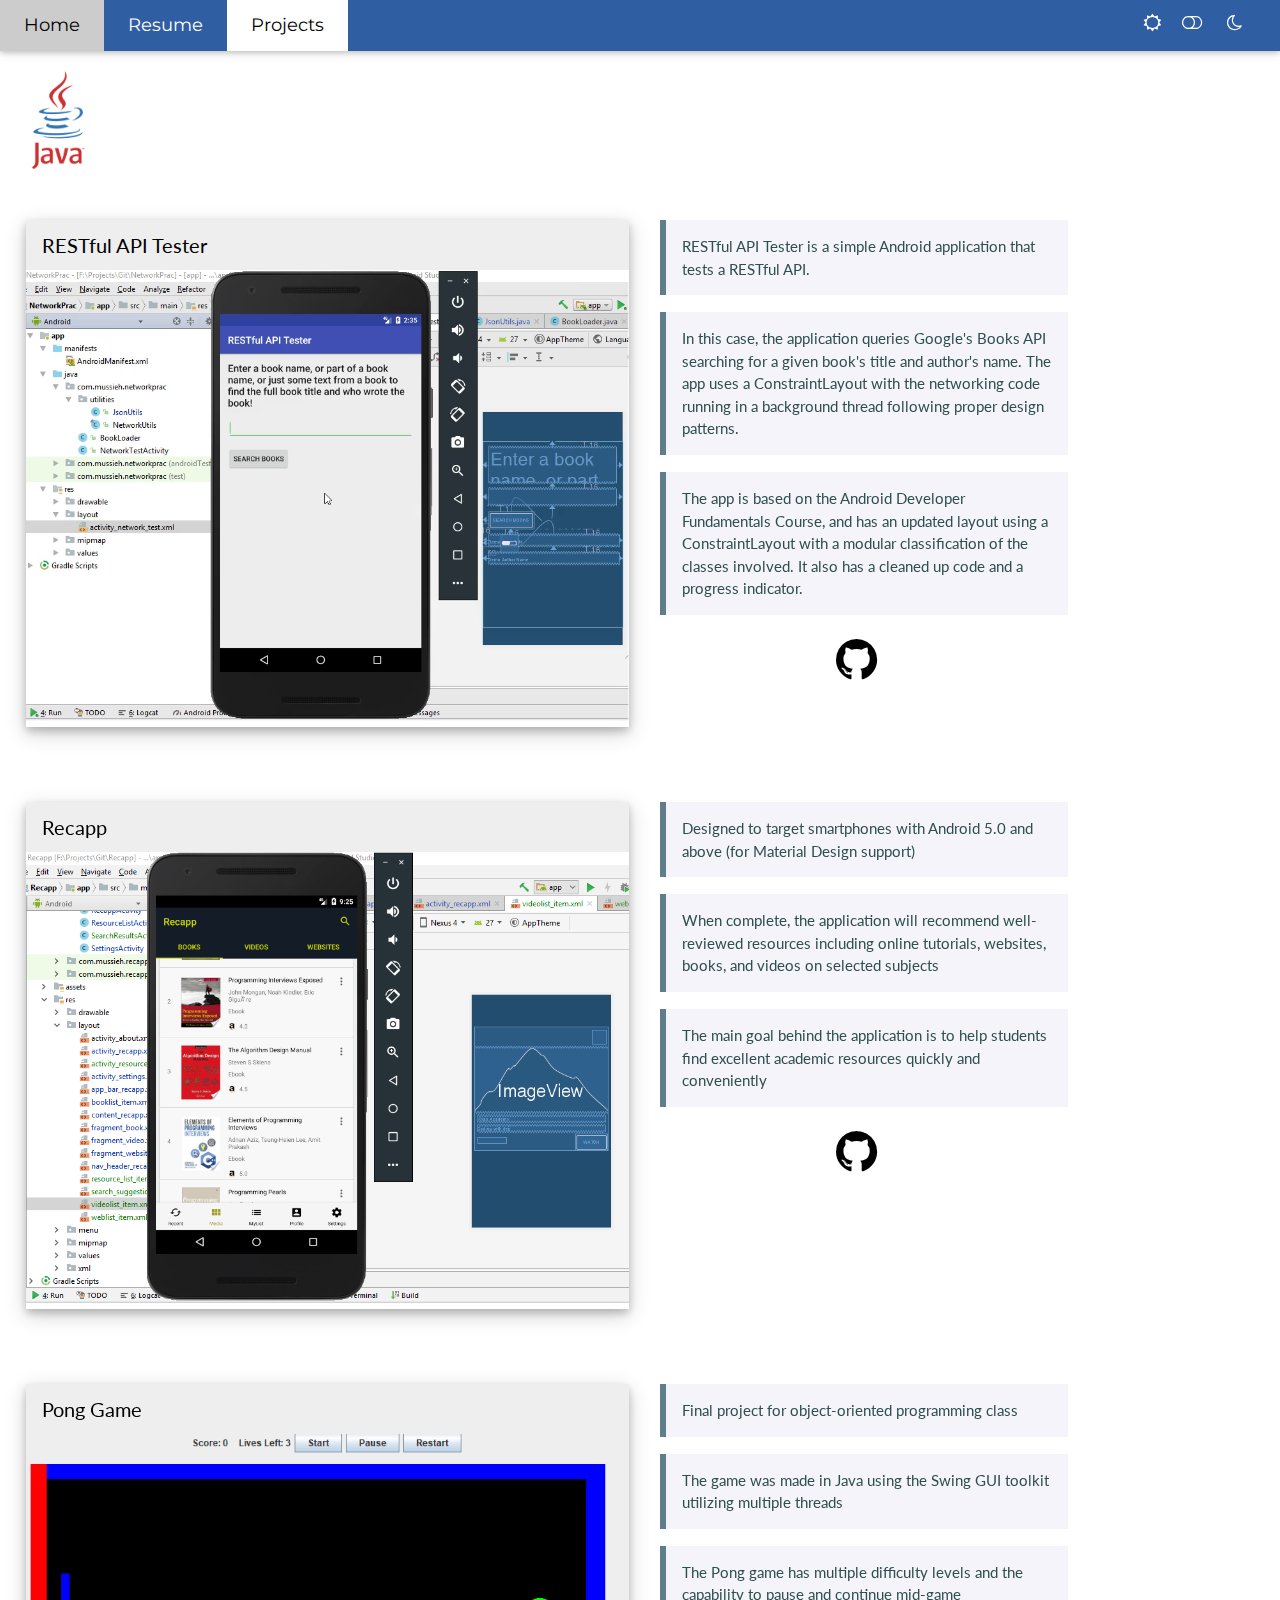
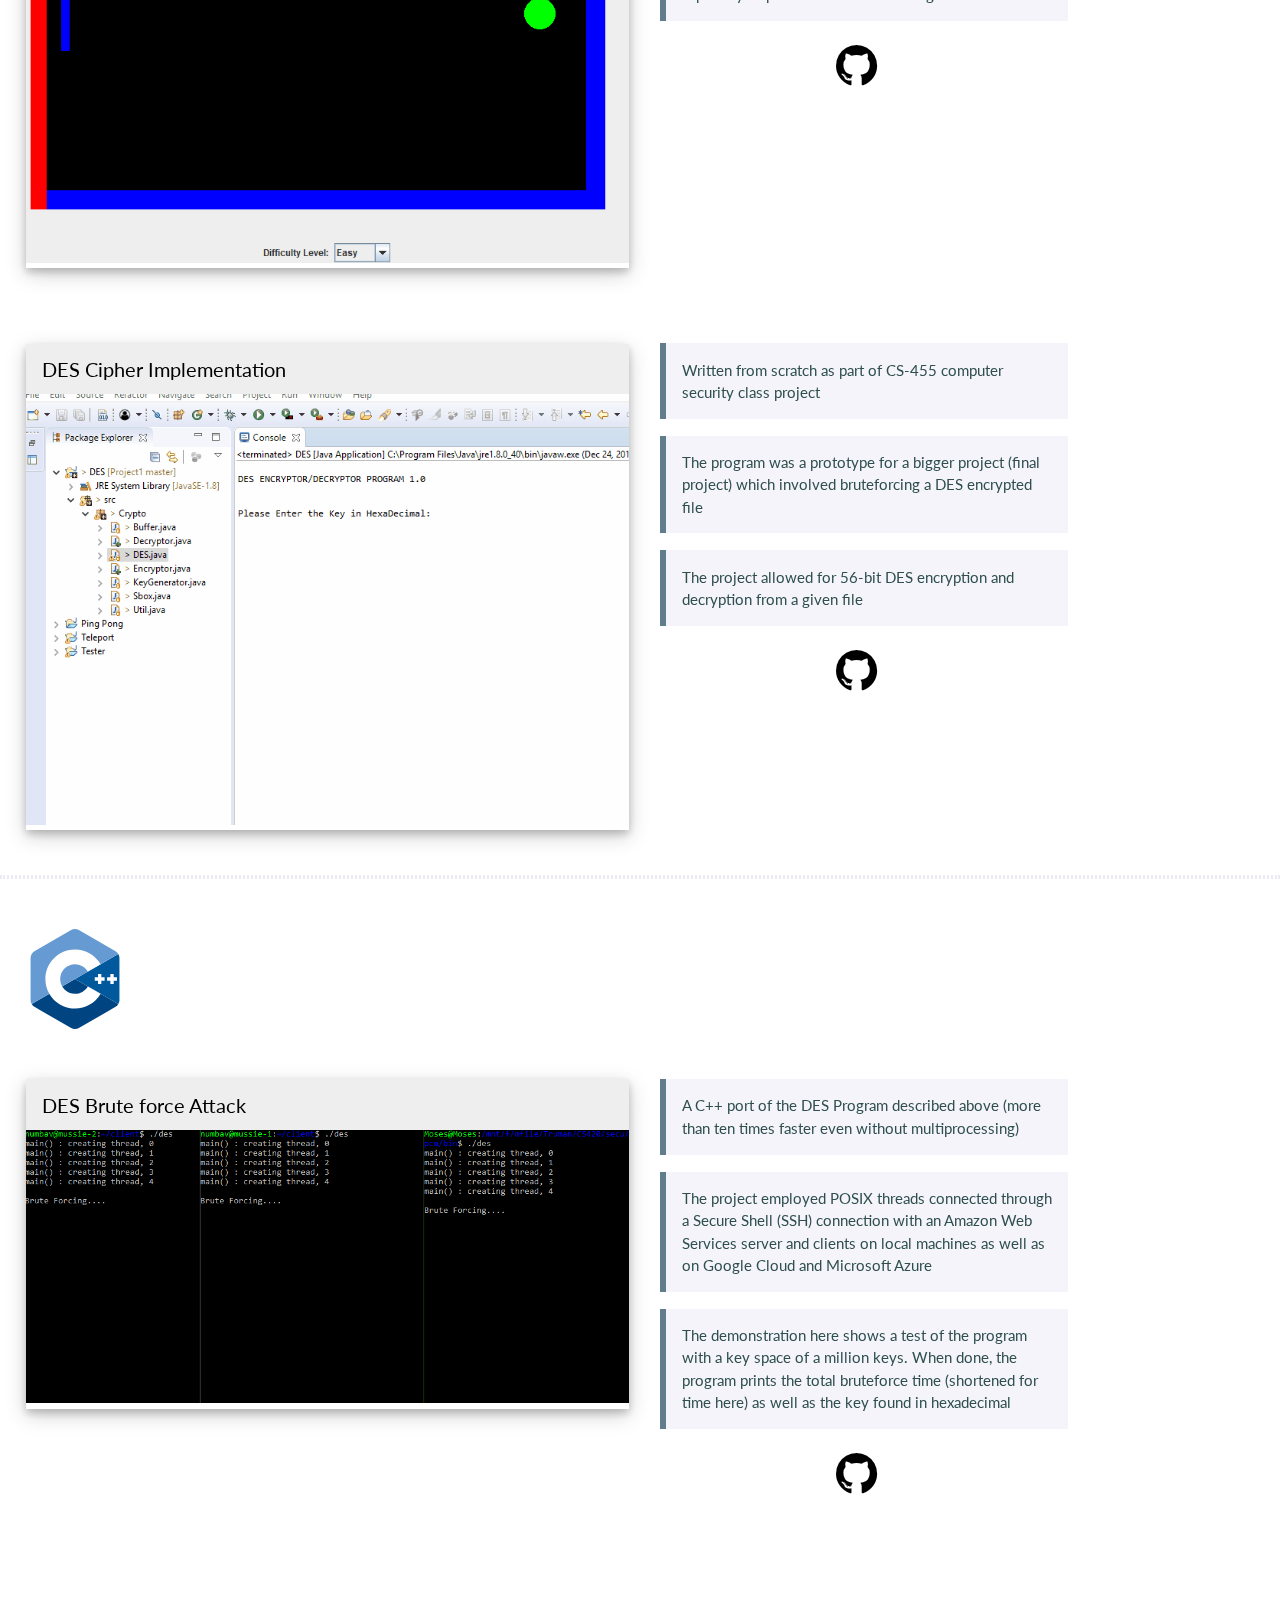
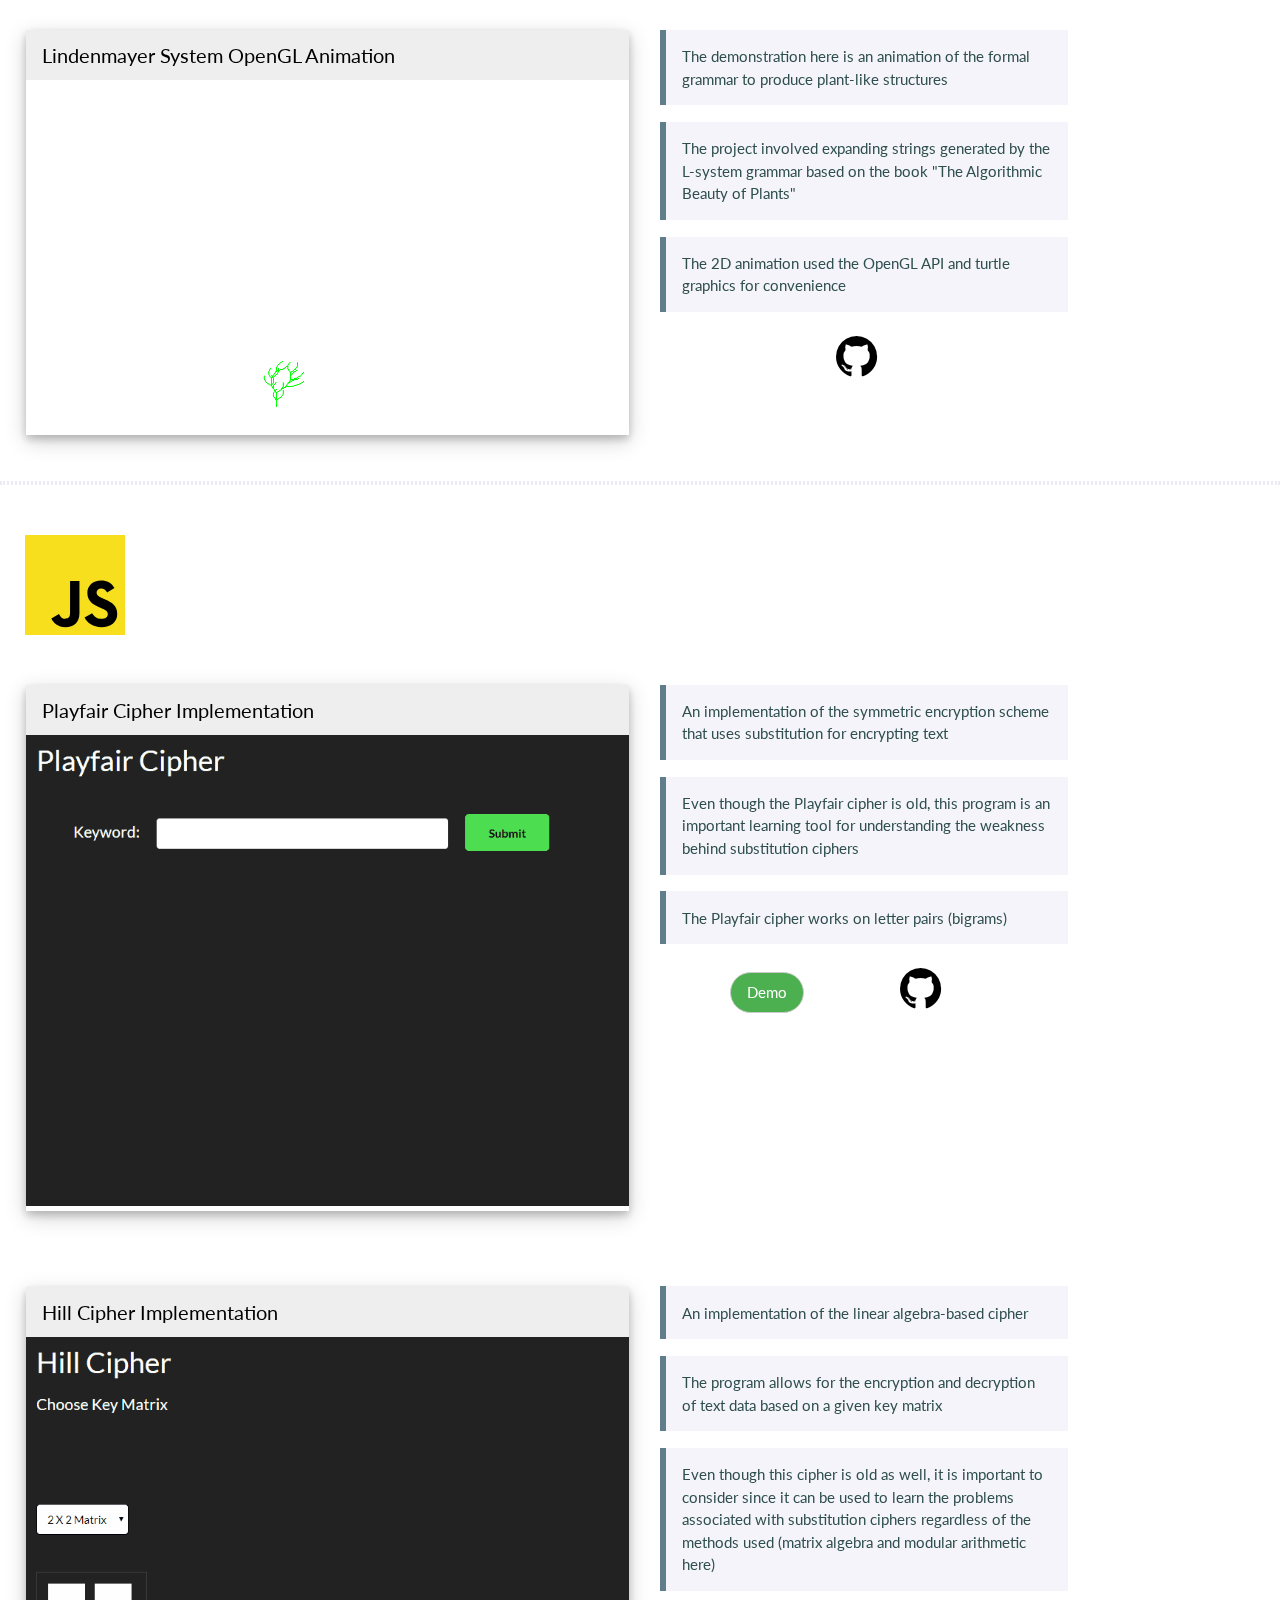
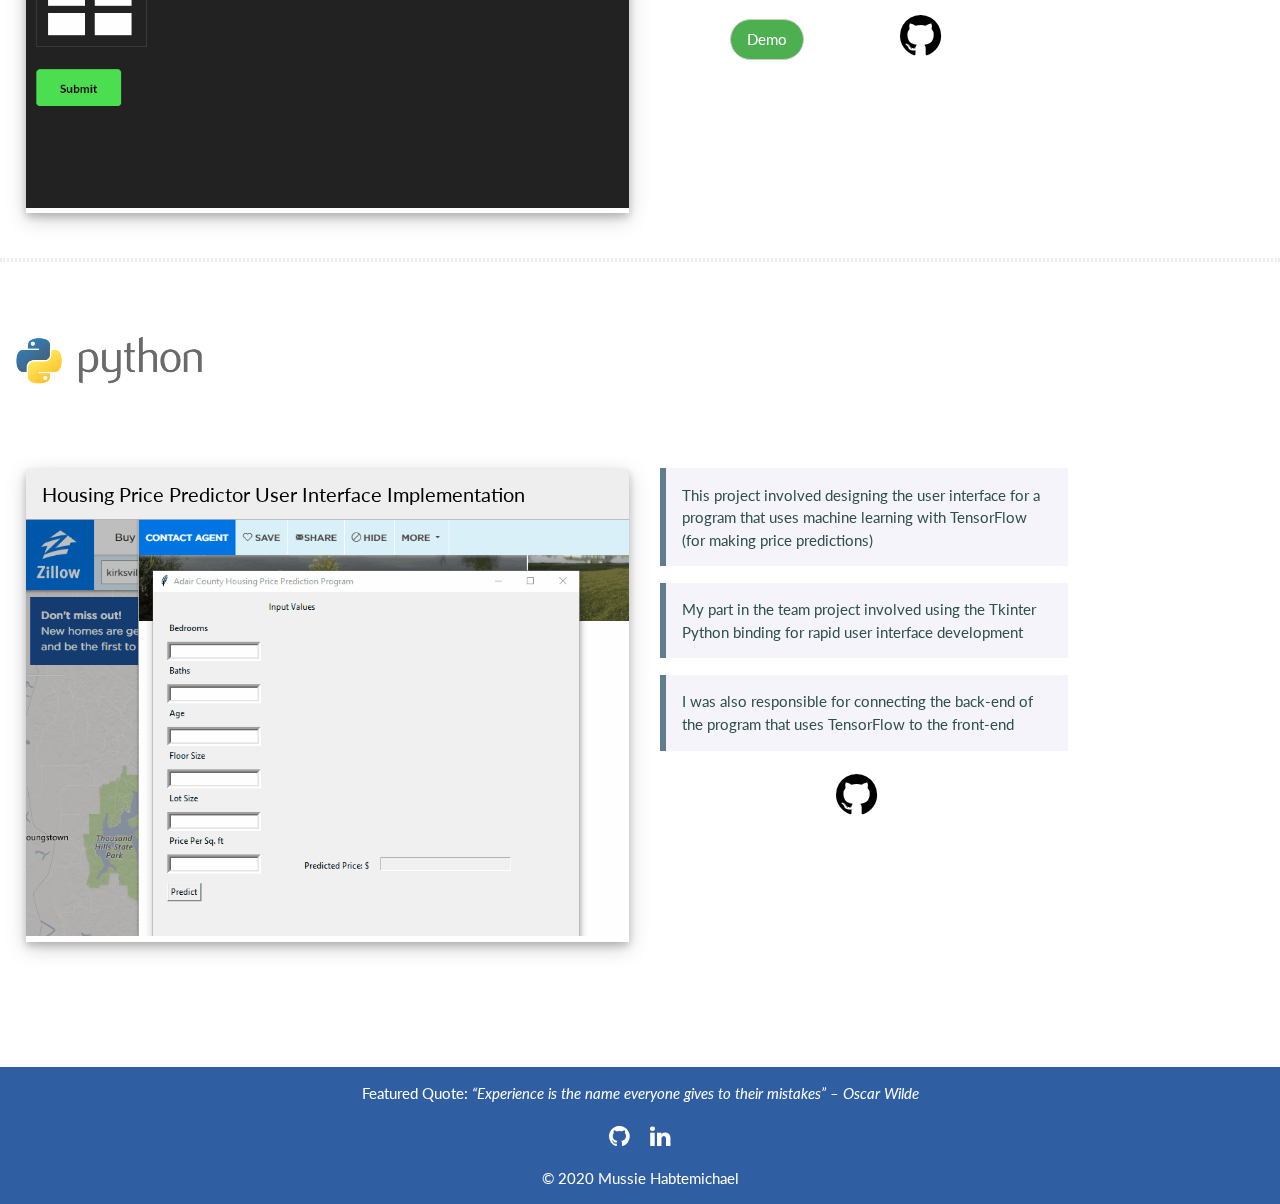
==== commit 859cd4ea: "Updated website content" ====
--- a/projects.html
+++ b/projects.html
@@ -331,7 +331,7 @@
   <p>Featured Quote: <span style="font-style: italic">“Experience is the name everyone gives to their mistakes” – Oscar Wilde</span></p>
   <a href="https://github.com/mussieh" target="_blank"> <i class="fa fa-github w3-xlarge w3-hover-opacity w3-padding-small"></i></a>
   <a href="https://www.linkedin.com/in/mussie-habtemichael" target="_blank"> <i class="fa fa-linkedin w3-padding-small w3-xlarge w3-hover-opacity"></i></a>
-  <p>&copy; 2019 Mussie Habtemichael</p>
+  <p>&copy; 2020 Mussie Habtemichael</p>
 </footer>
 
 <script src="js/responsive.js"></script>
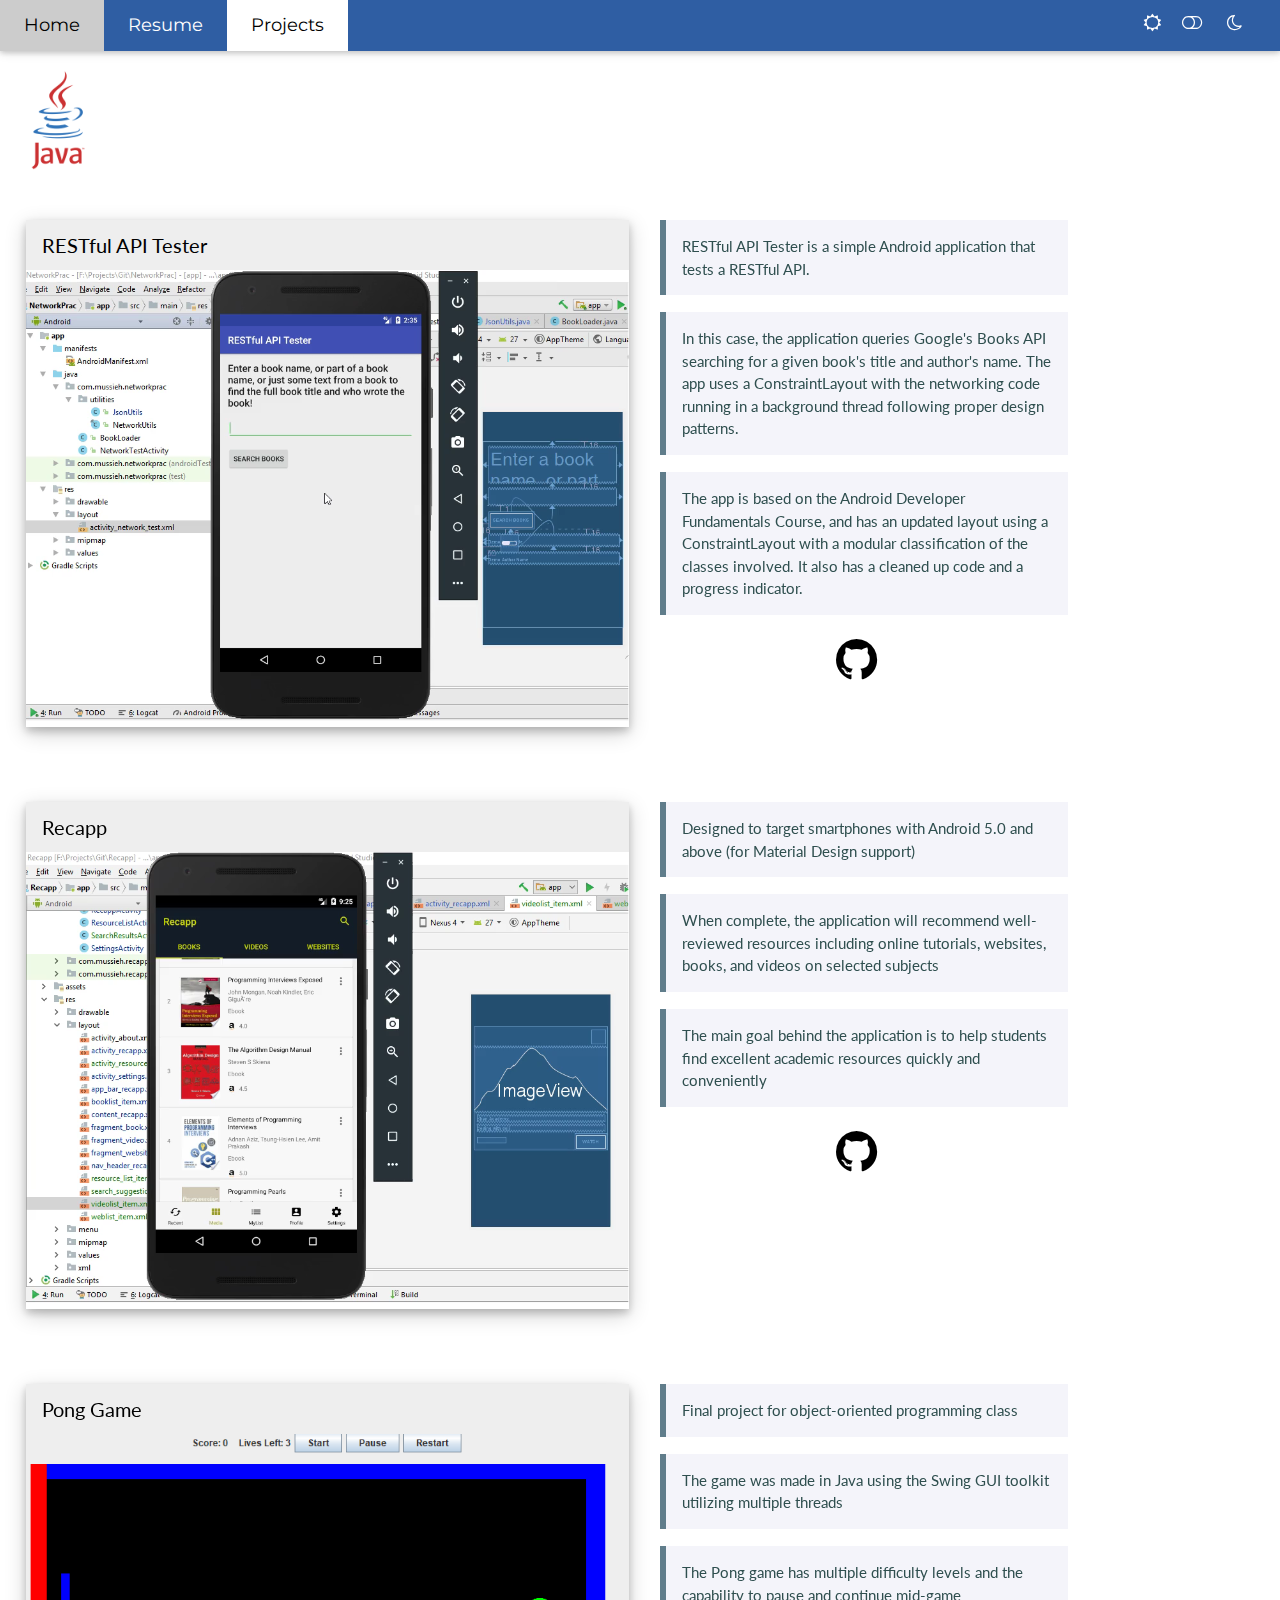
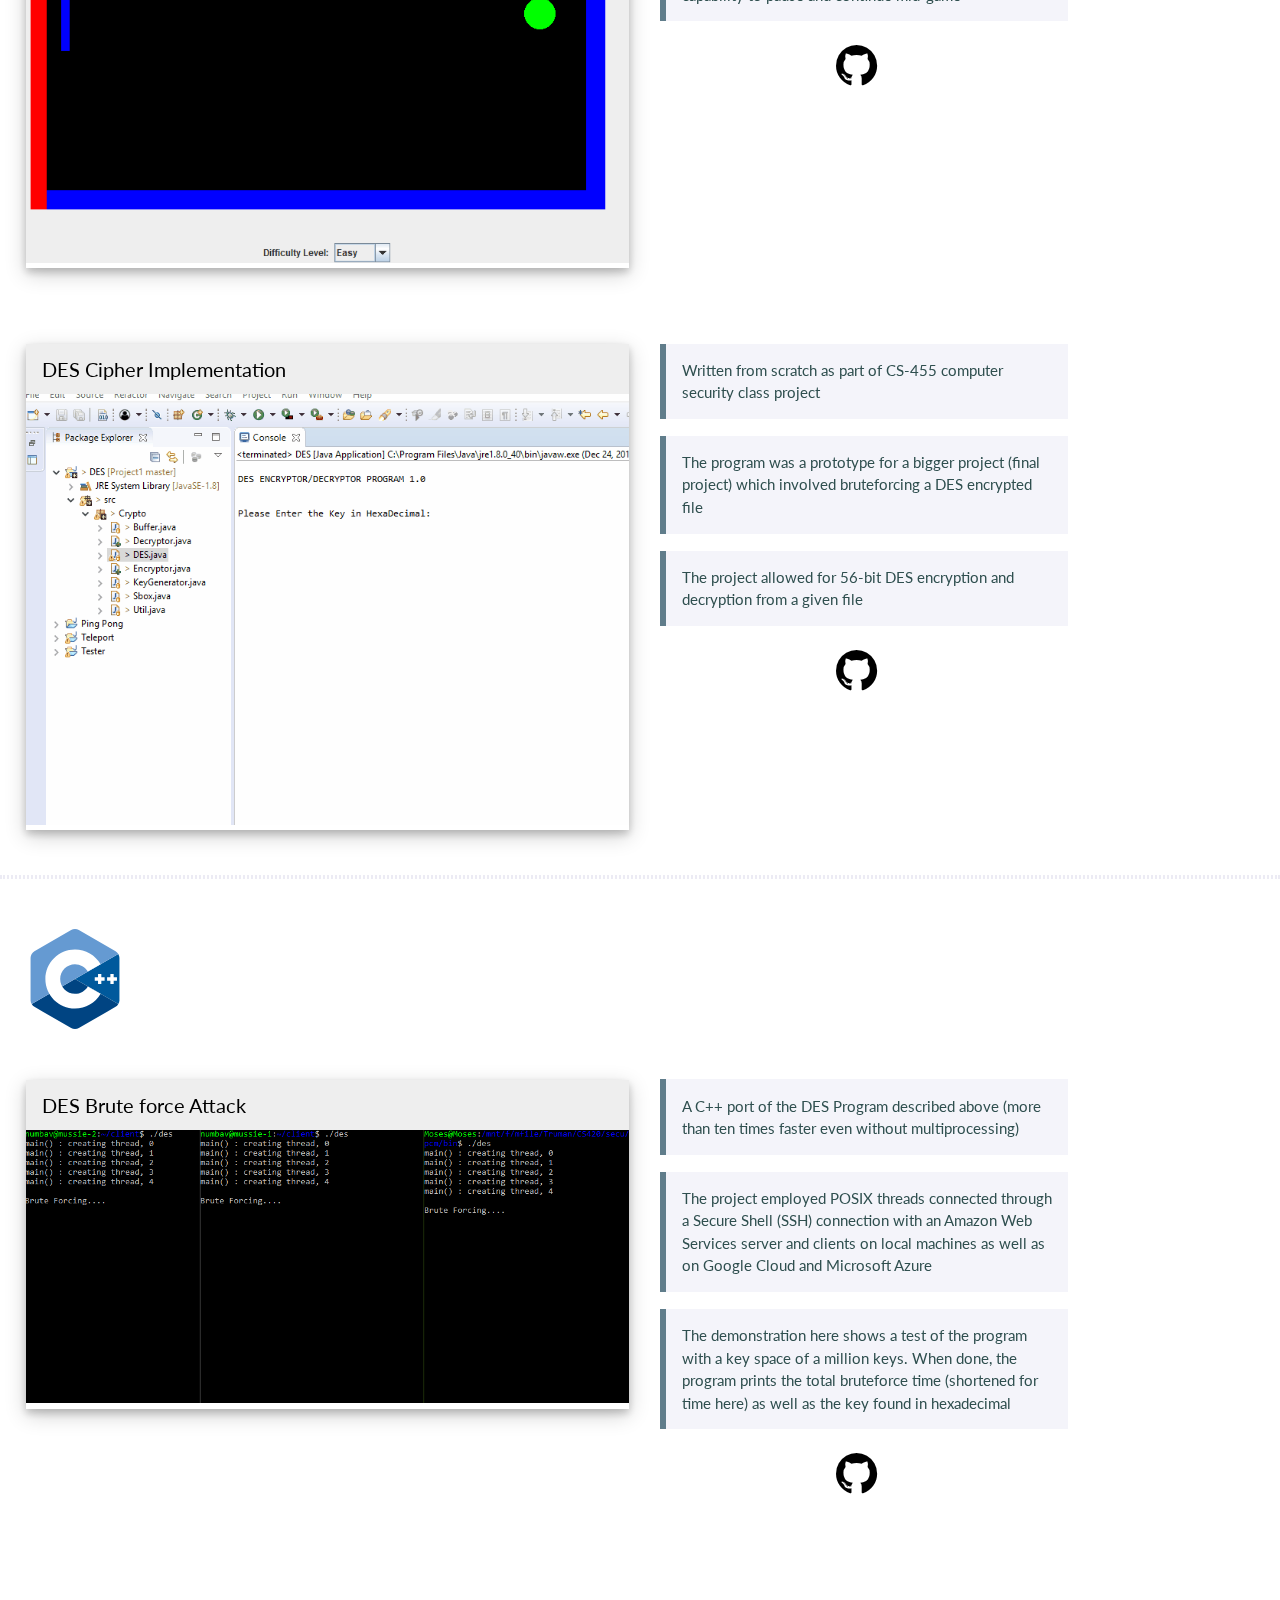
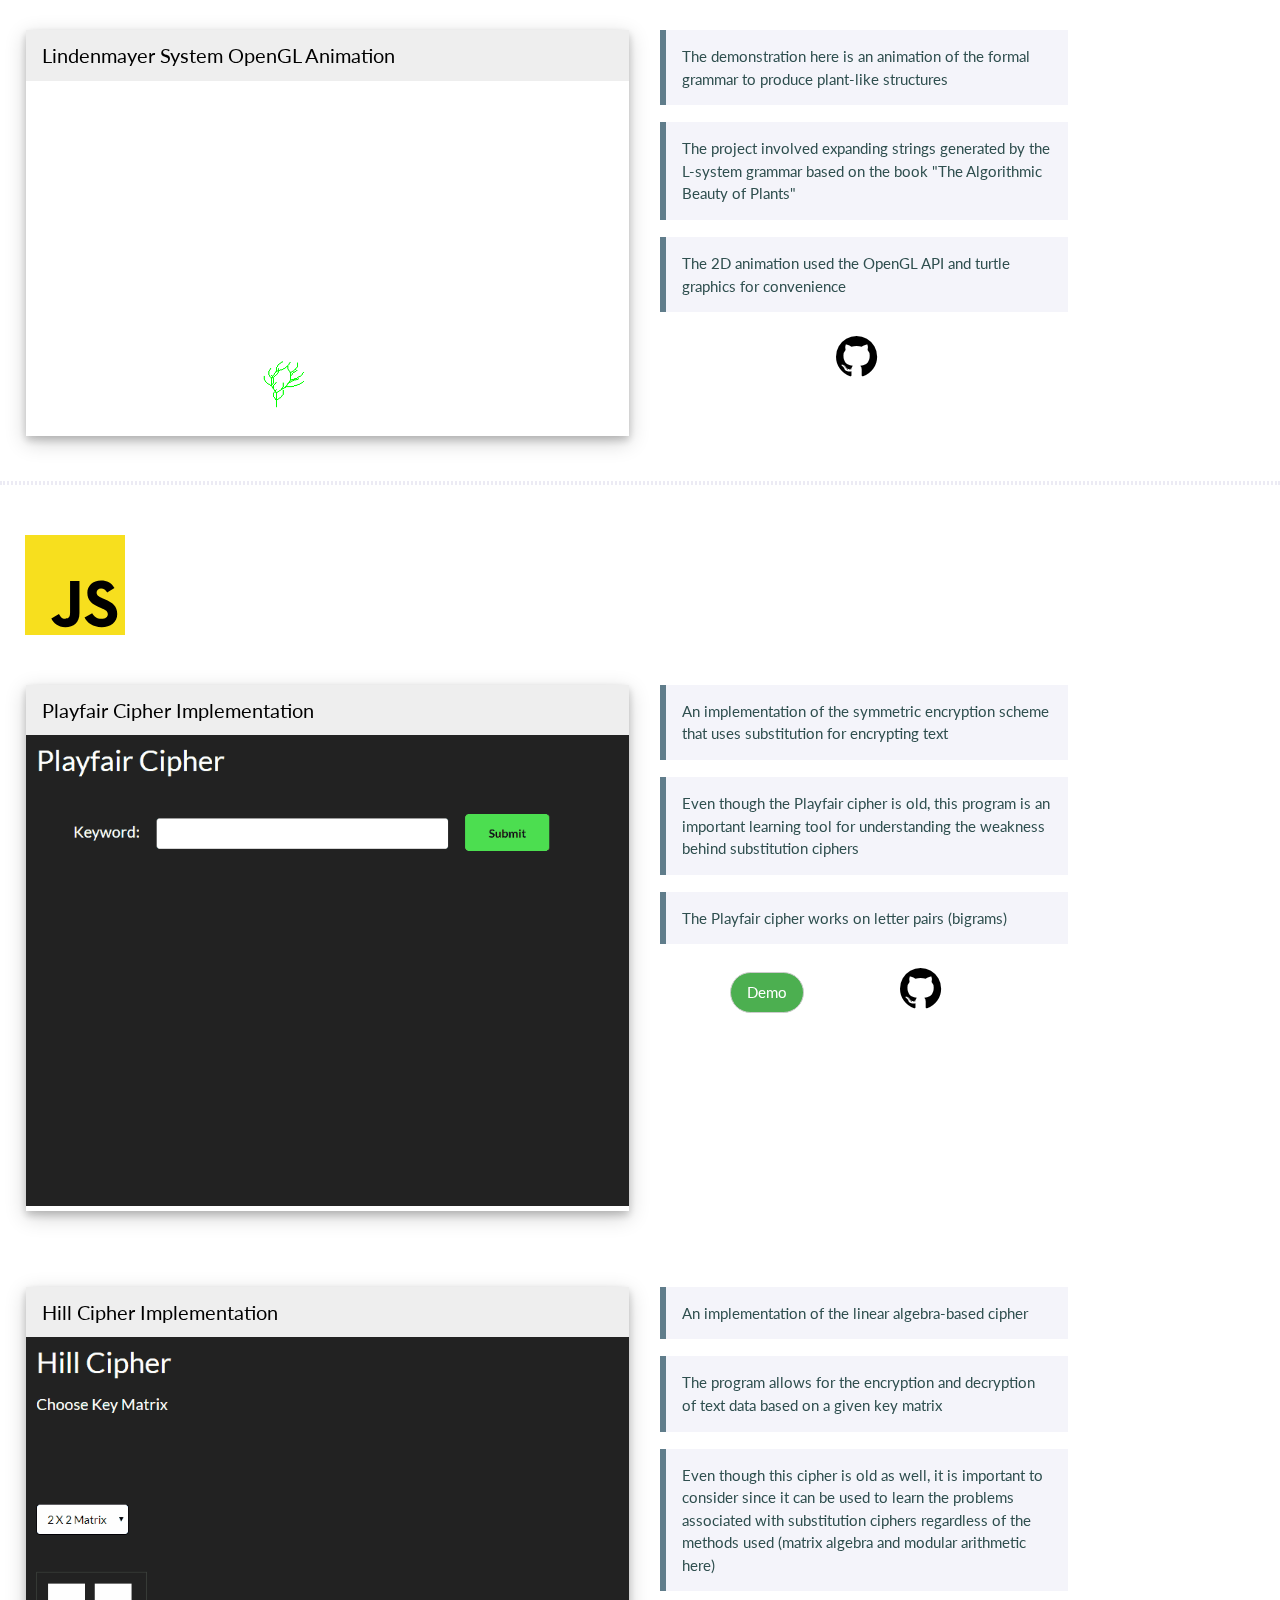
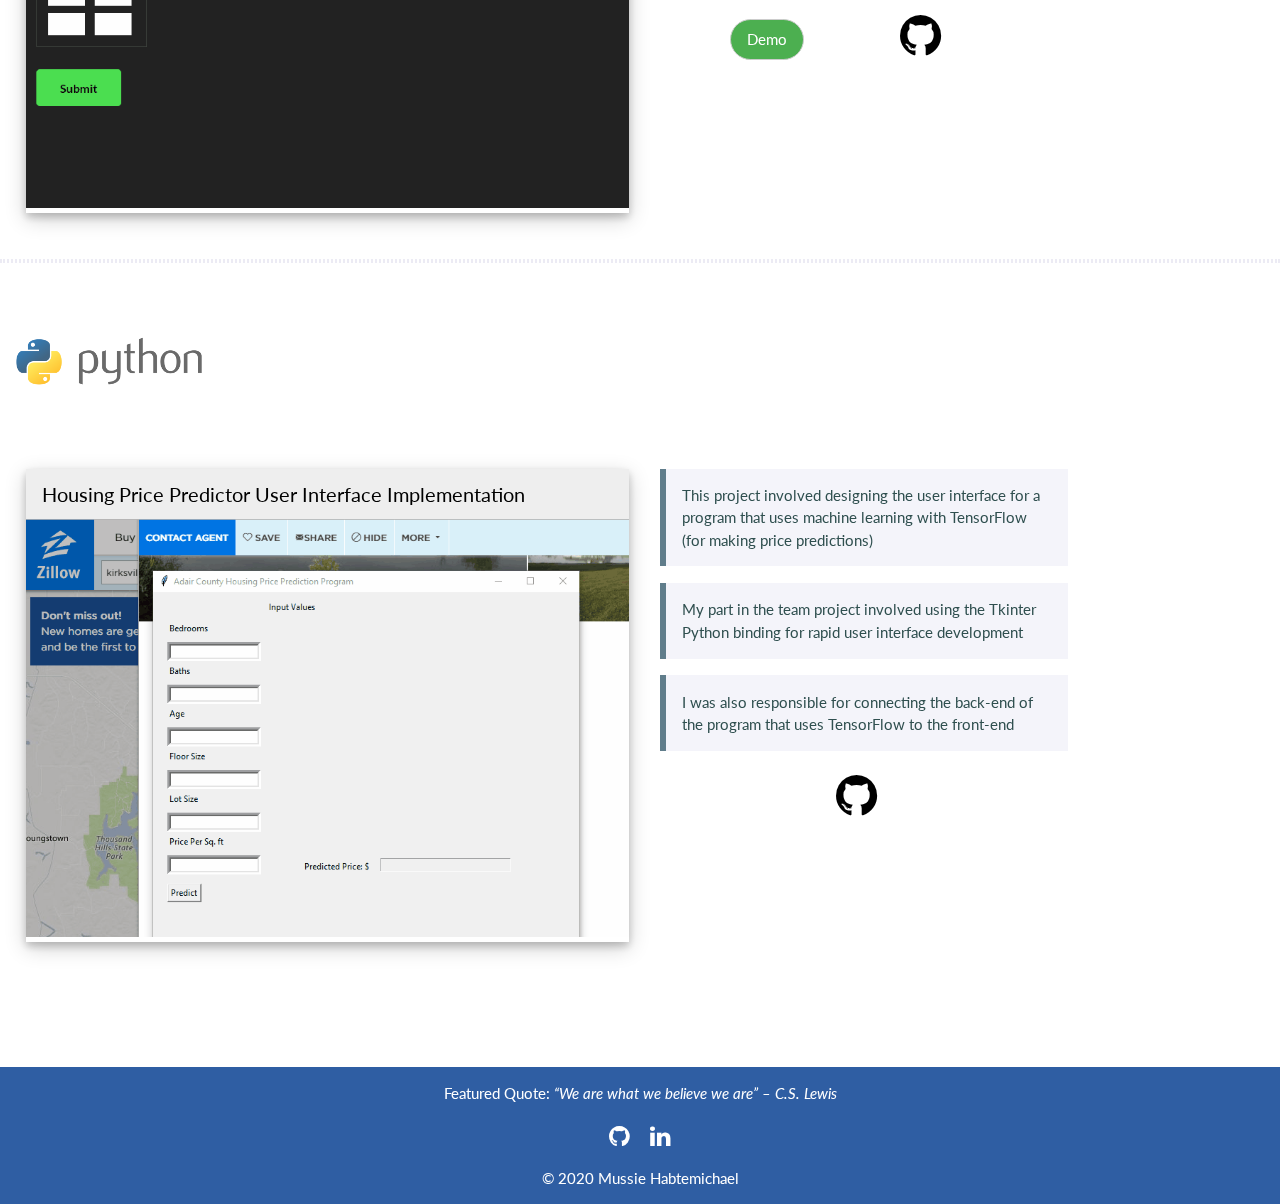
==== commit 1c378e86: "Updated website content" ====
--- a/projects.html
+++ b/projects.html
@@ -328,7 +328,7 @@
 </div>
 
 <footer class="w3-container theme w3-center w3-margin-top">
-  <p>Featured Quote: <span style="font-style: italic">“Experience is the name everyone gives to their mistakes” – Oscar Wilde</span></p>
+  <p>Featured Quote: <span style="font-style: italic">“We are what we believe we are” – C.S. Lewis</span></p>
   <a href="https://github.com/mussieh" target="_blank"> <i class="fa fa-github w3-xlarge w3-hover-opacity w3-padding-small"></i></a>
   <a href="https://www.linkedin.com/in/mussie-habtemichael" target="_blank"> <i class="fa fa-linkedin w3-padding-small w3-xlarge w3-hover-opacity"></i></a>
   <p>&copy; 2020 Mussie Habtemichael</p>
